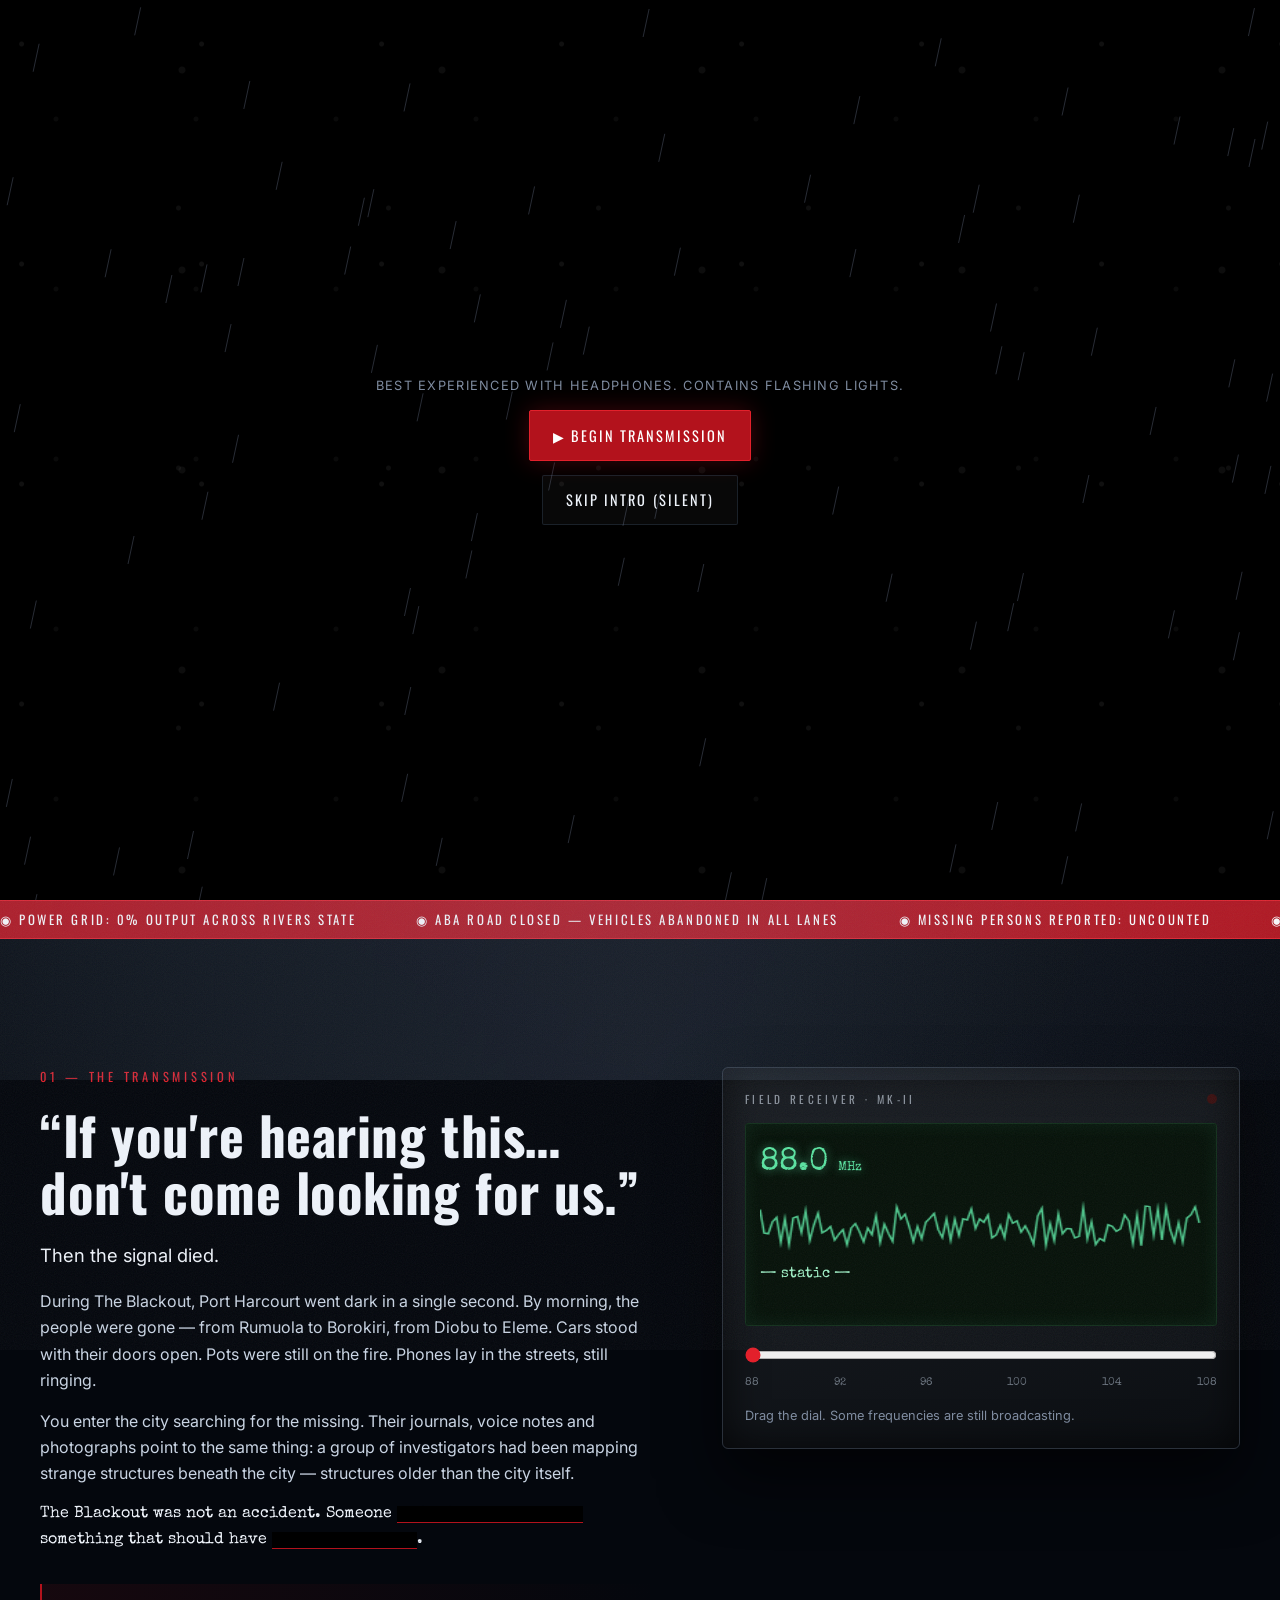
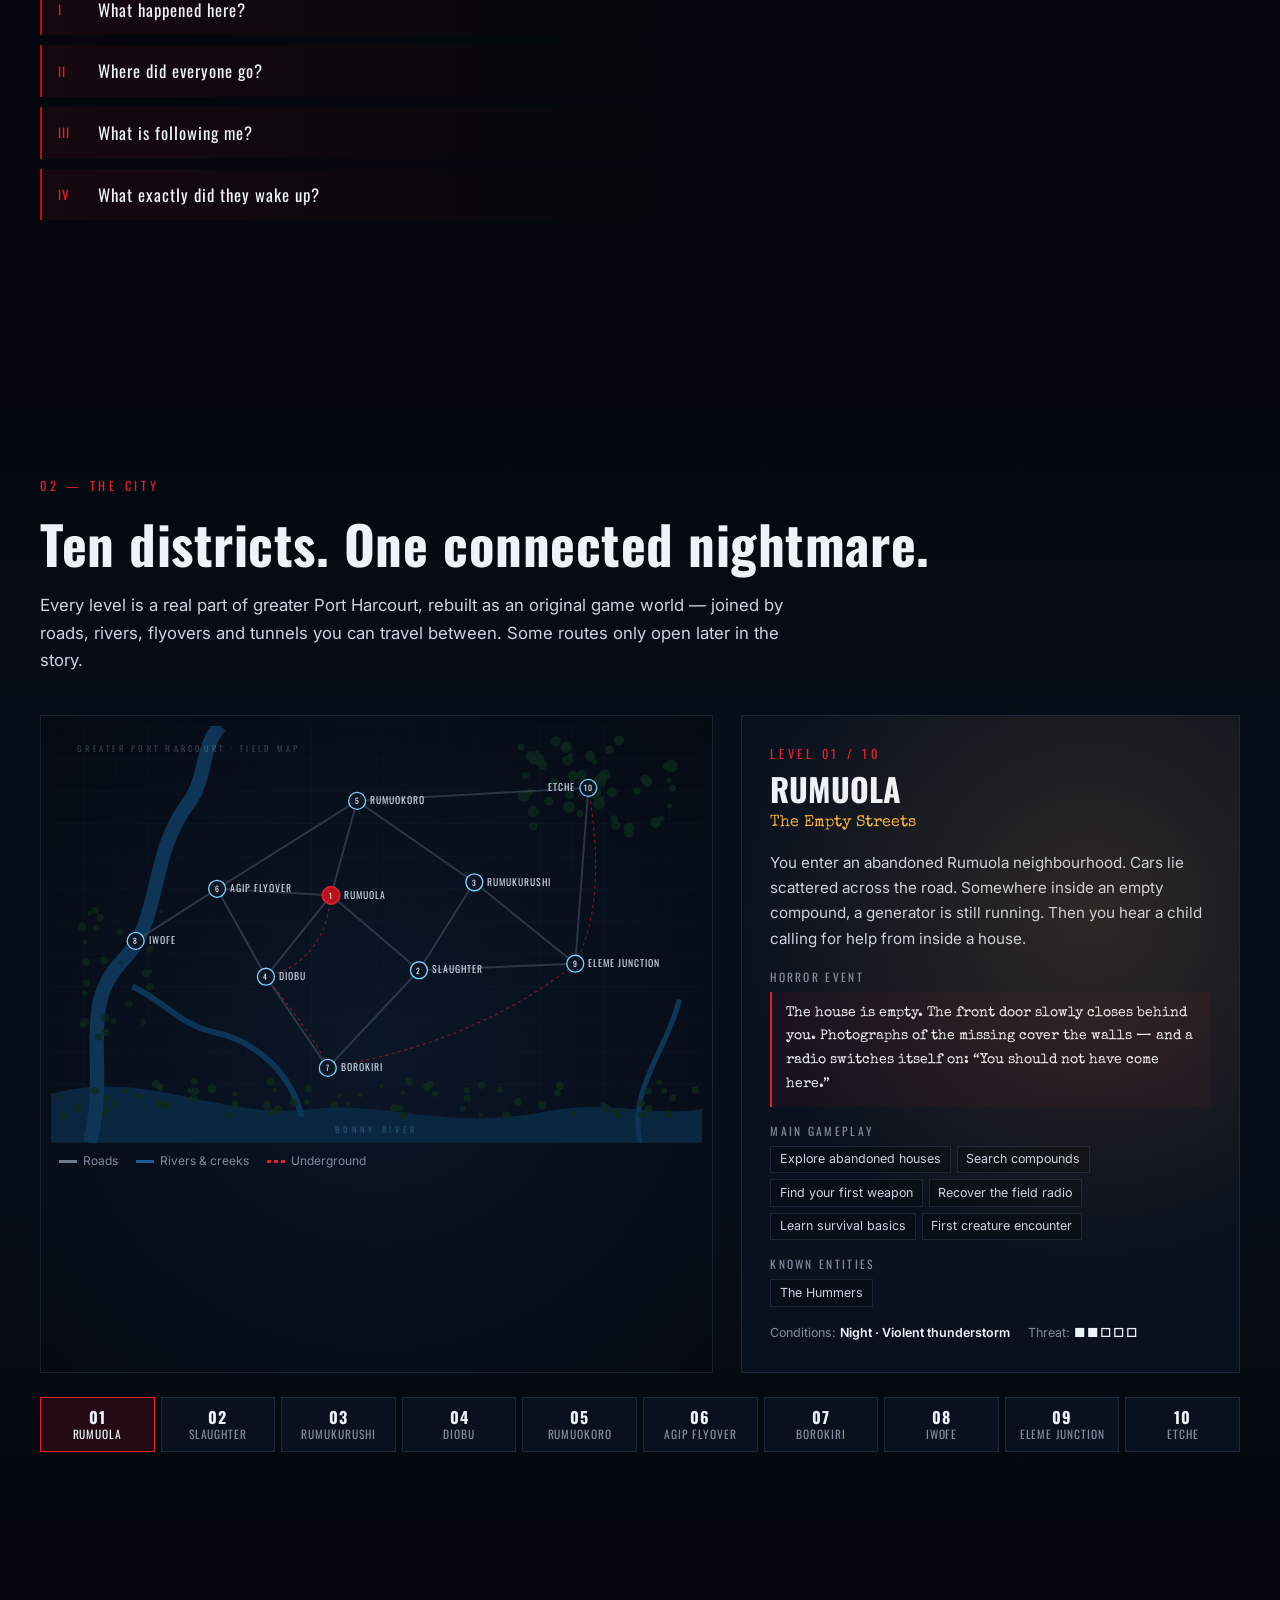
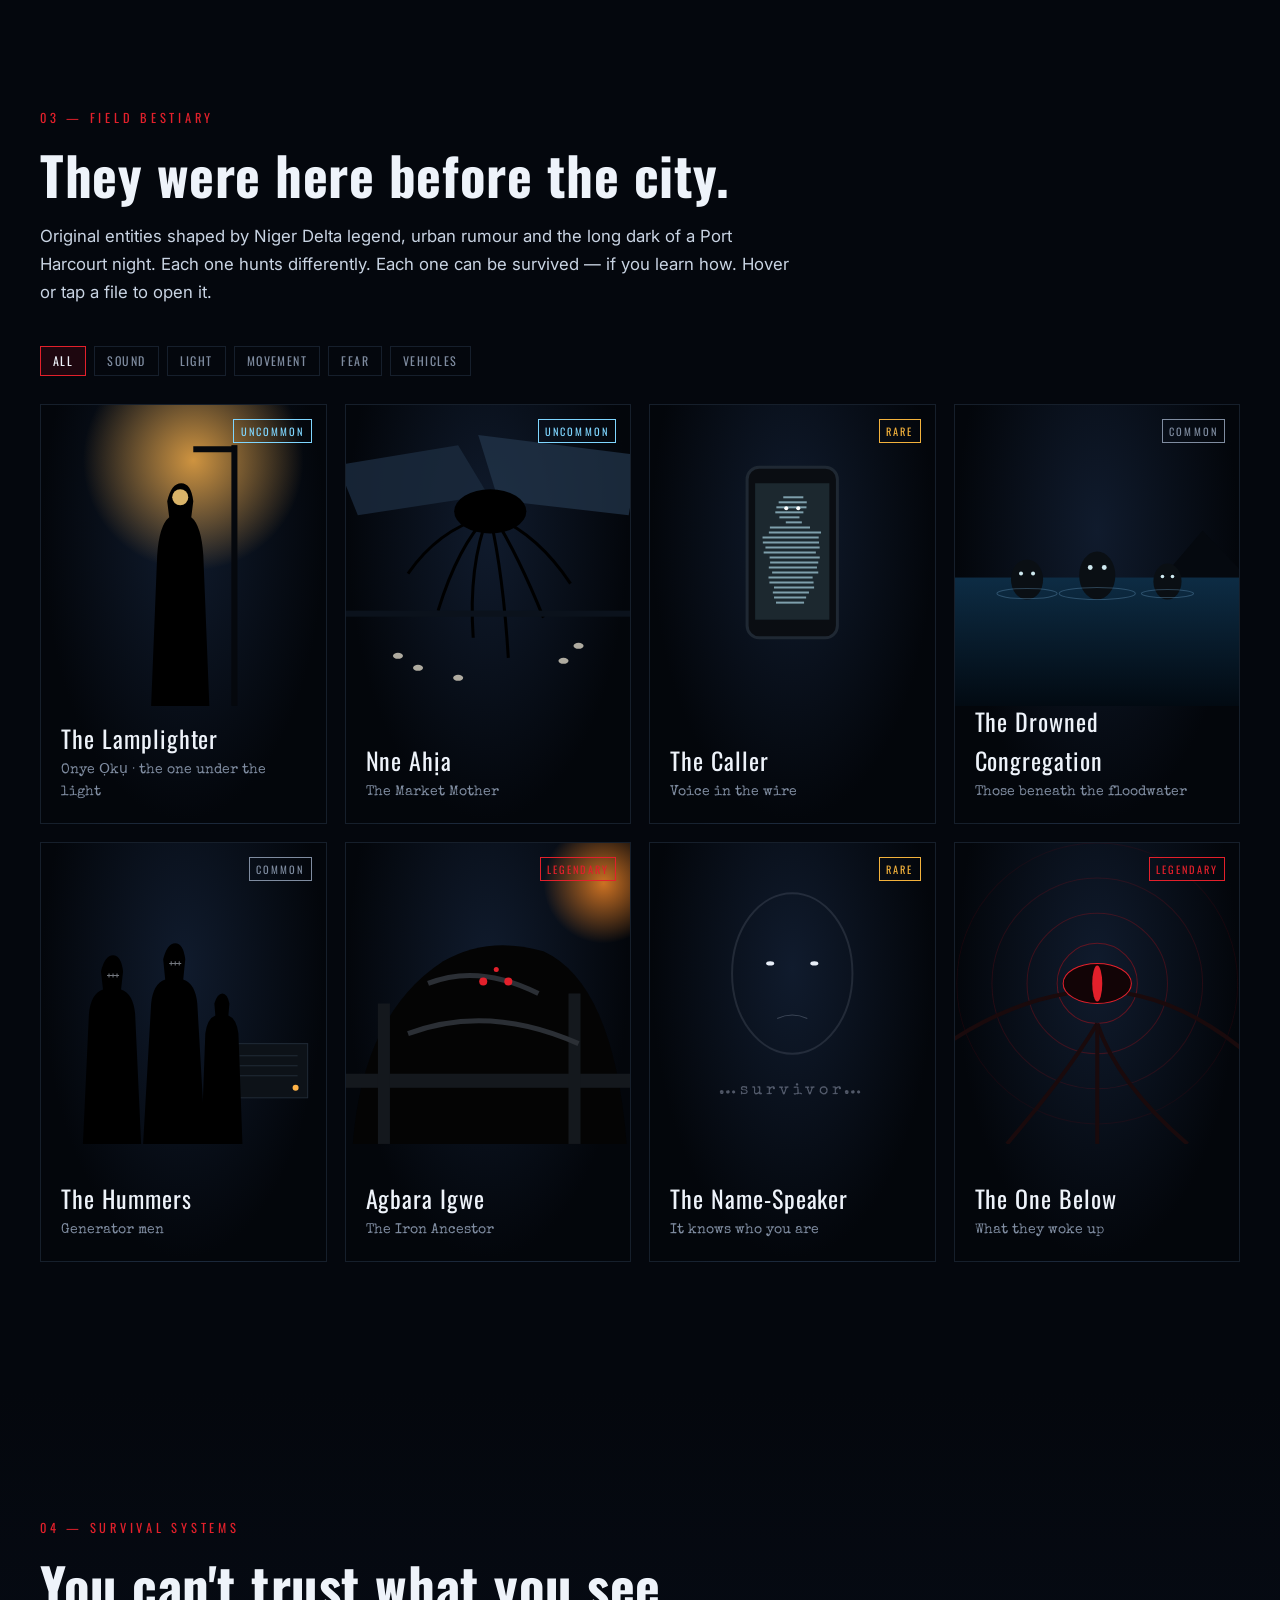
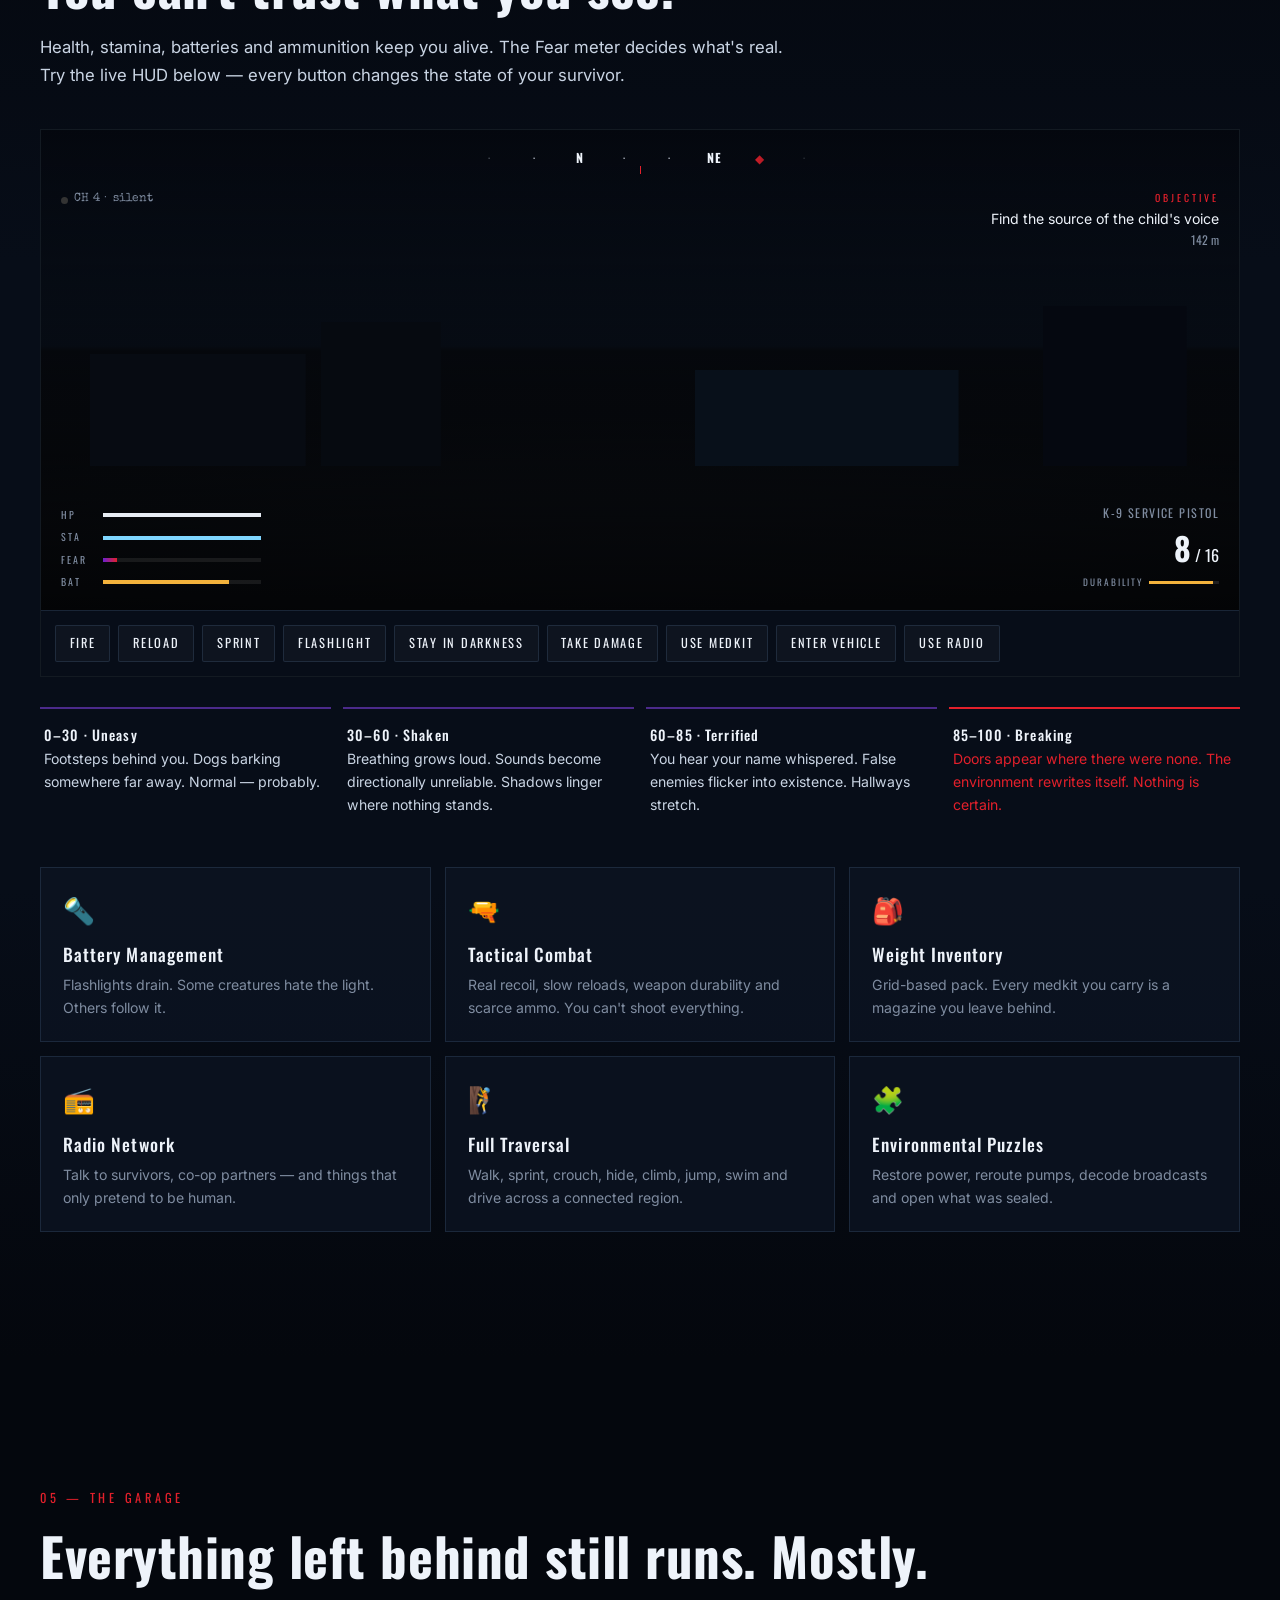
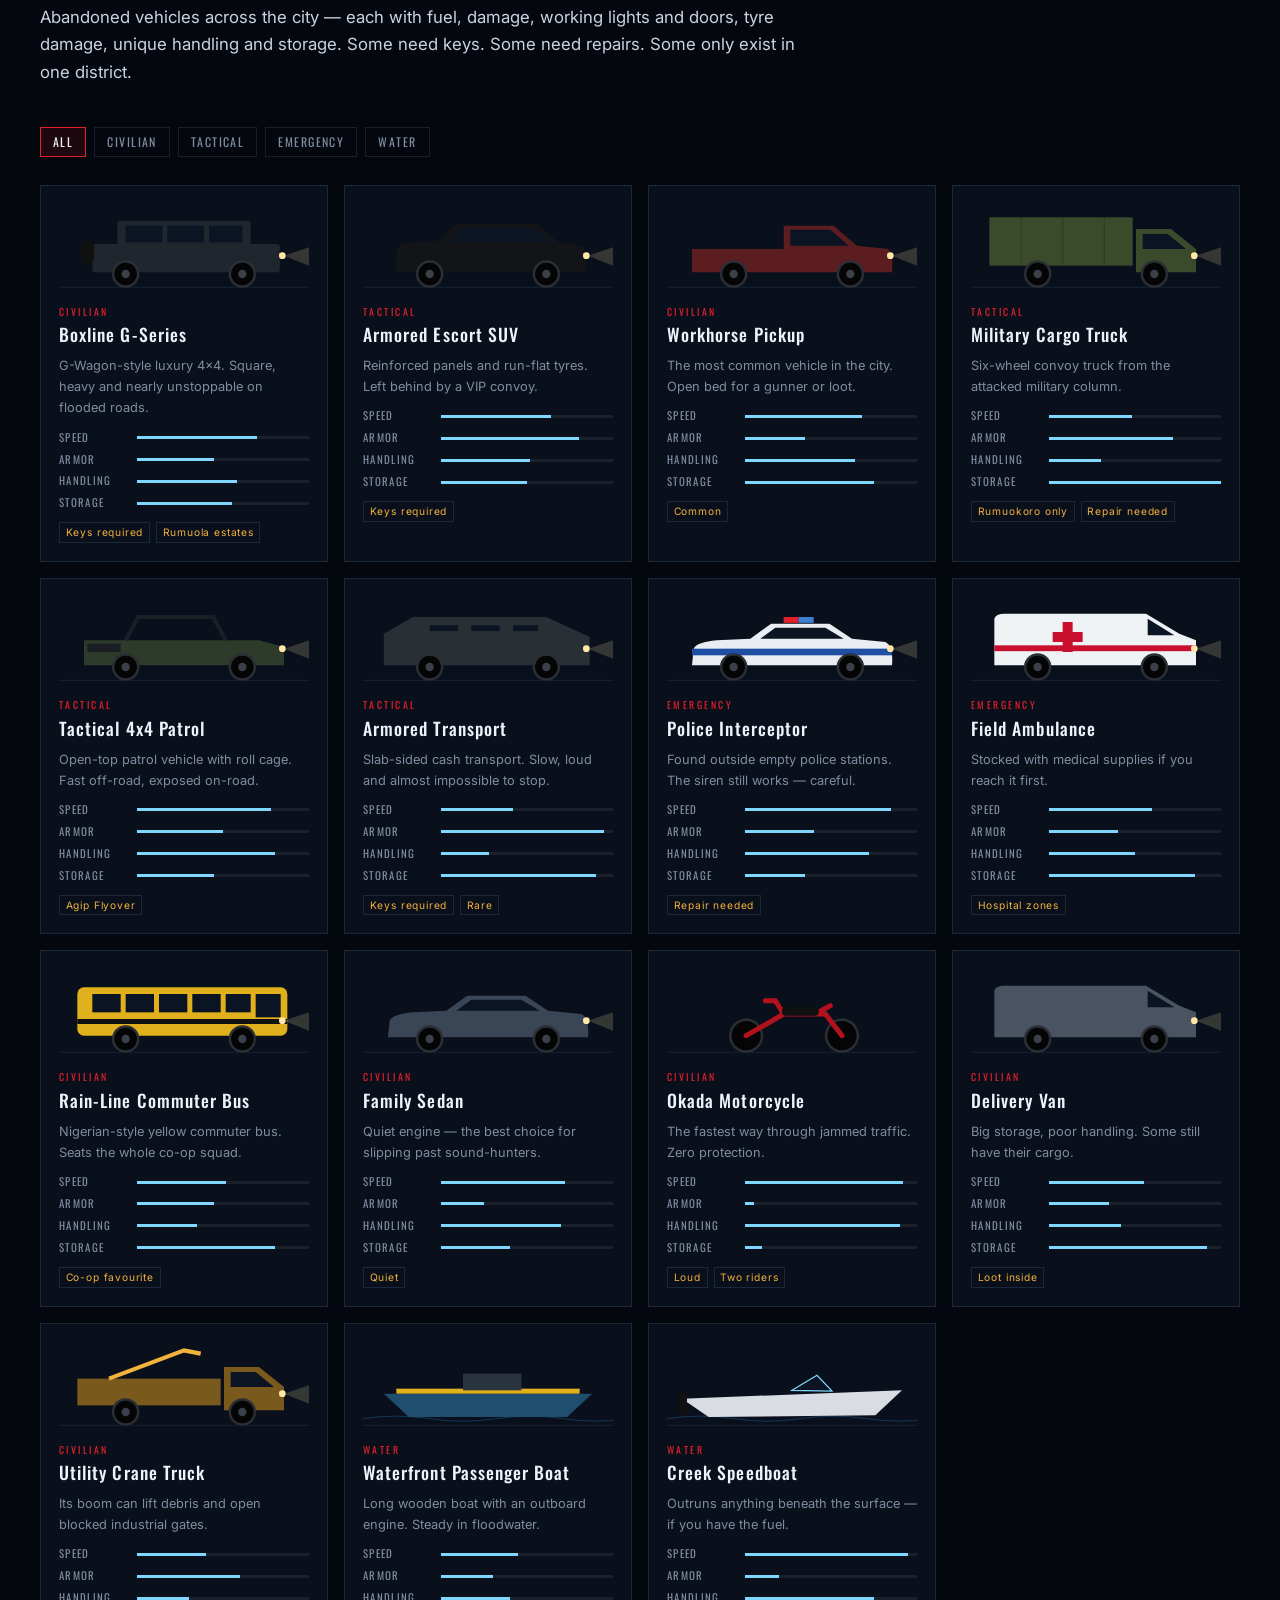
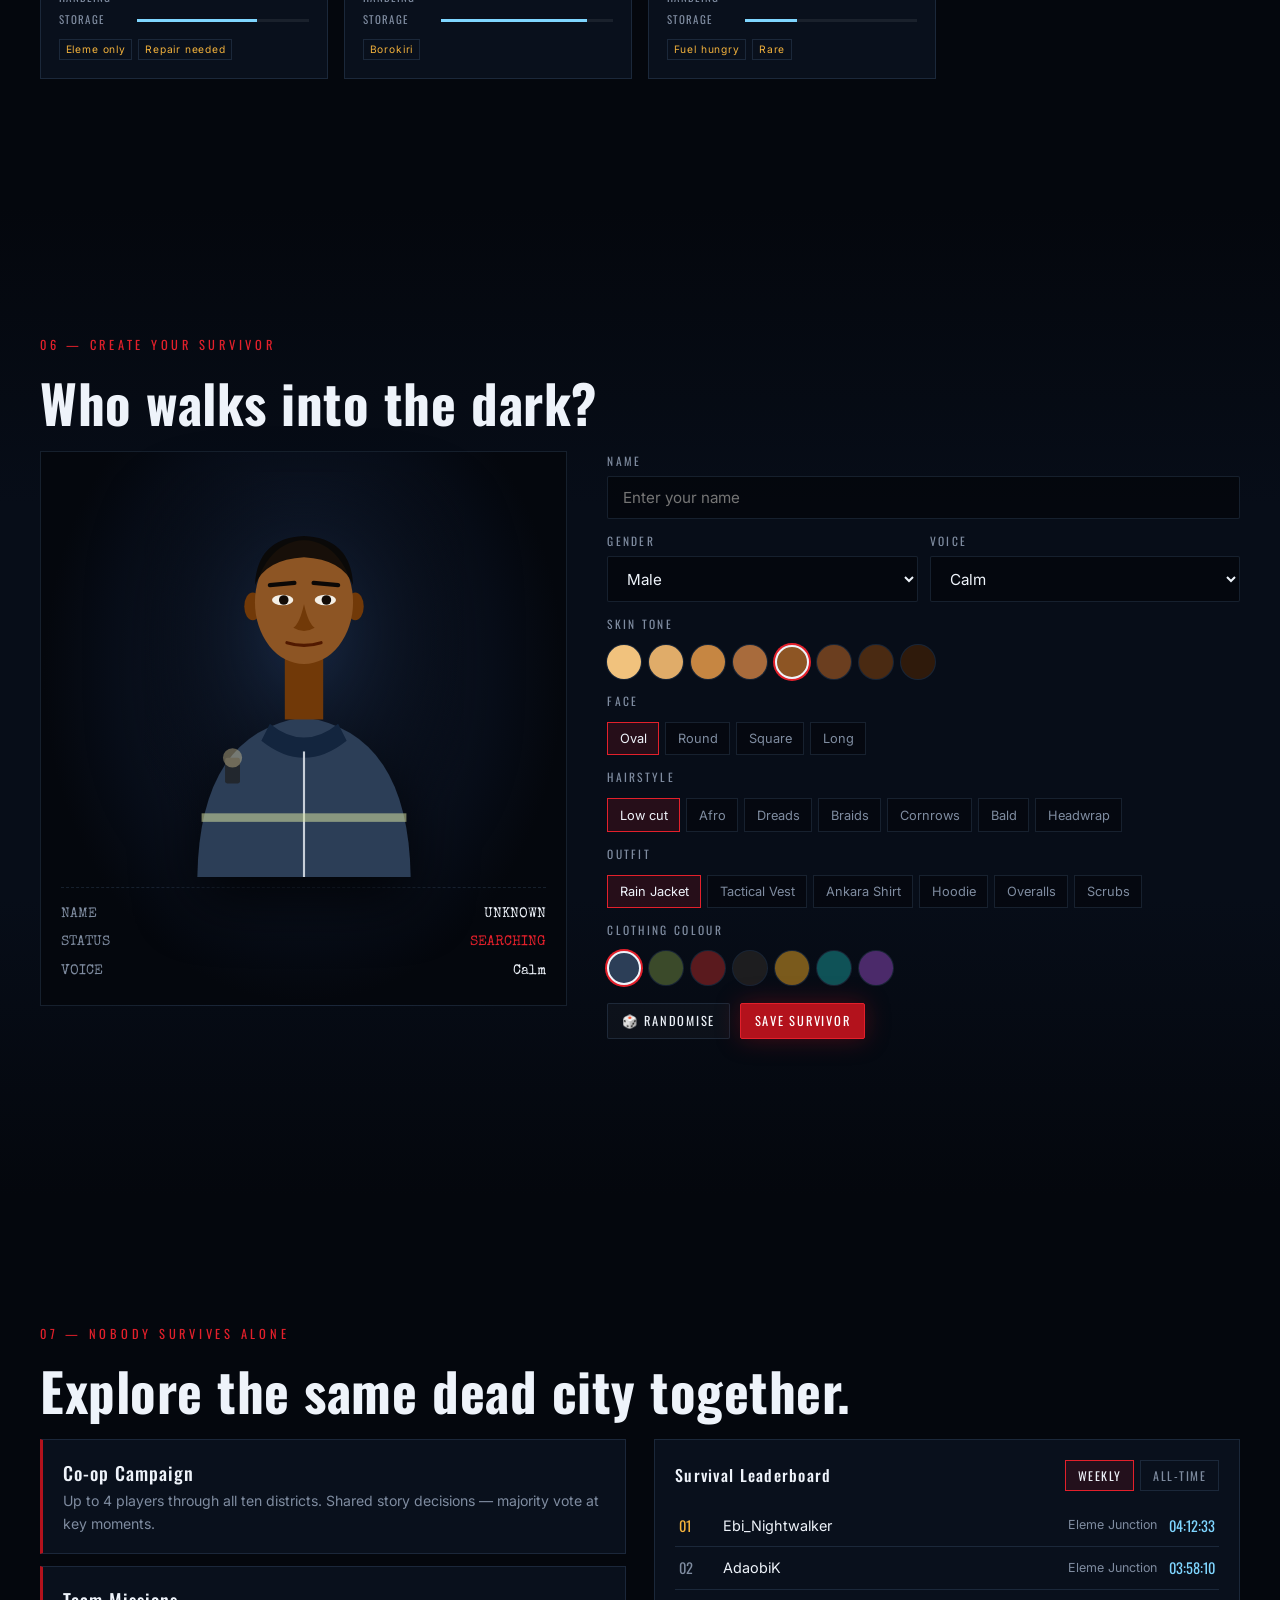
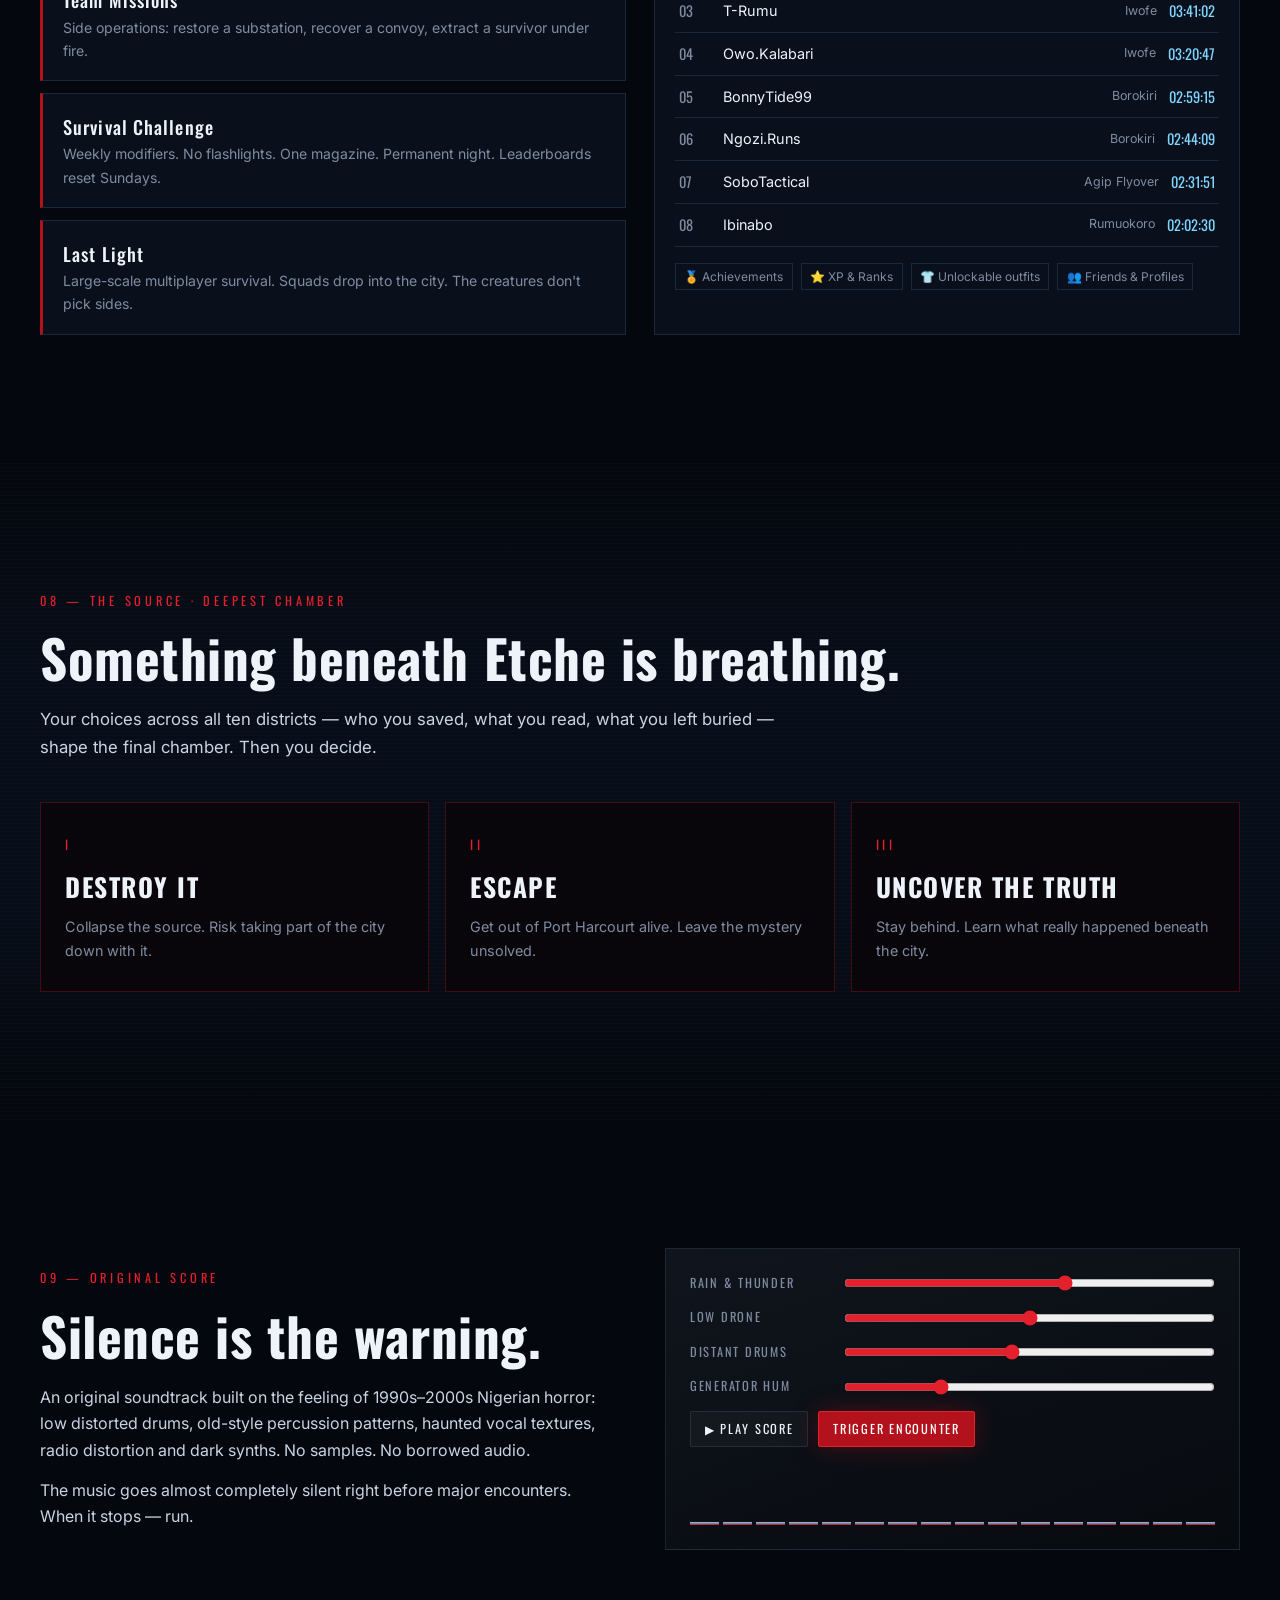
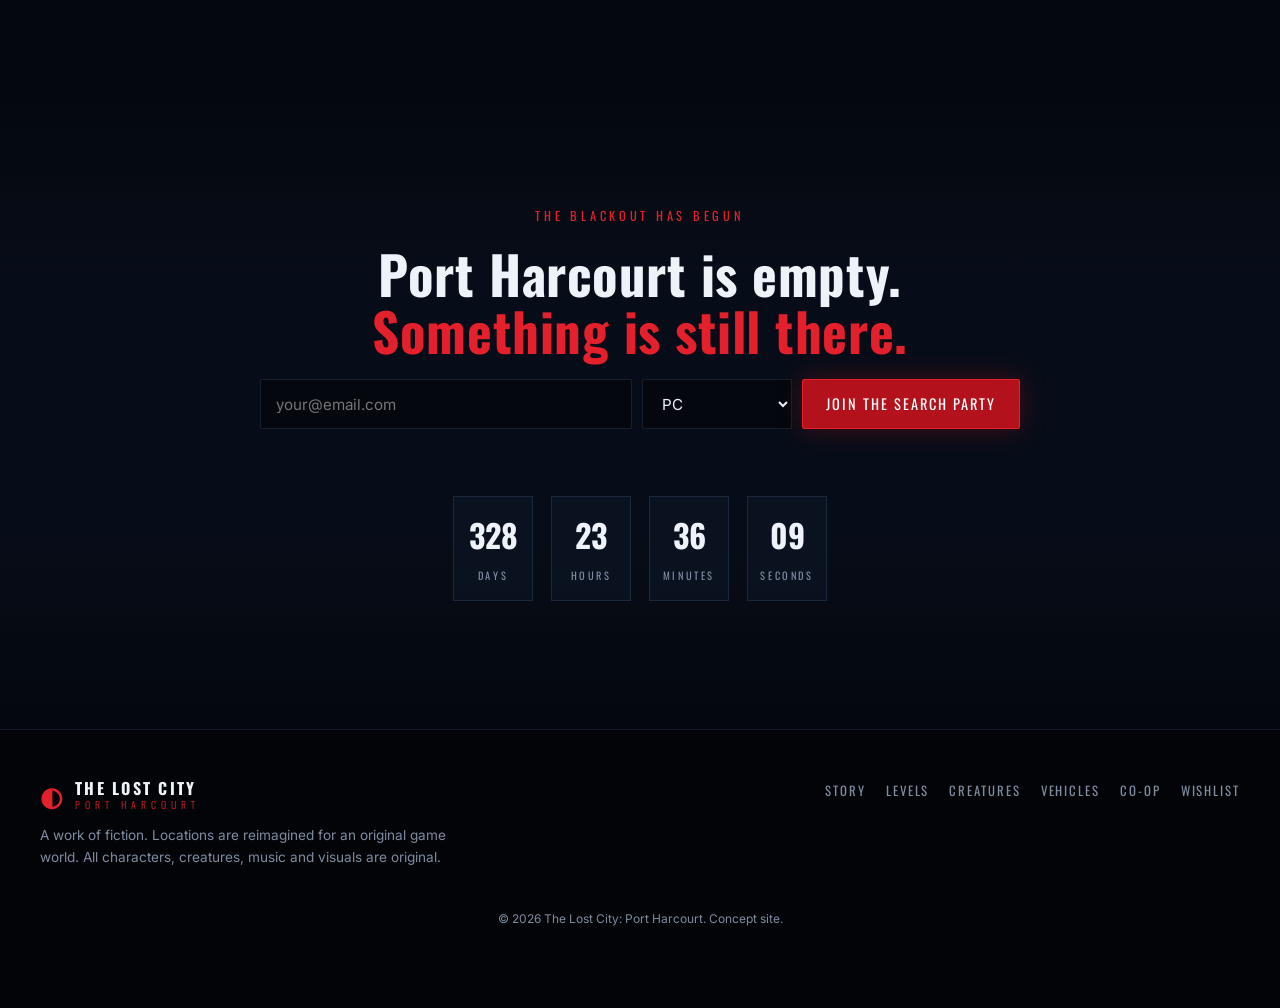
==== index.html @ 58632248 "Add game files" ====
<!DOCTYPE html>
<html lang="en">
<head>
  <meta charset="UTF-8" />
  <meta name="viewport" content="width=device-width, initial-scale=1.0" />
  <title>The Lost City: Port Harcourt</title>
  <meta name="description" content="A cinematic third-person horror-action survival game set in Port Harcourt after The Blackout." />
  <link rel="preconnect" href="https://fonts.googleapis.com" />
  <link rel="preconnect" href="https://fonts.gstatic.com" crossorigin />
  <link href="https://fonts.googleapis.com/css2?family=Oswald:wght@300;500;700&family=Special+Elite&family=Inter:wght@300;400;600&display=swap" rel="stylesheet" />
  <link rel="stylesheet" href="style.css" />
</head>
<body>

  <!-- ============ CINEMATIC INTRO ============ -->
  <div id="intro" class="intro">
    <canvas id="introCanvas"></canvas>
    <div class="intro-rainglass"></div>
    <div class="intro-text" id="introText"></div>
    <div class="intro-title" id="introTitle">
      <span class="t-small">THE LOST CITY</span>
      <span class="t-big">PORT HARCOURT</span>
    </div>
    <div class="intro-start" id="introStart">
      <p class="intro-warn">Best experienced with headphones. Contains flashing lights.</p>
      <button class="btn btn-blood" id="startBtn">▶ Begin Transmission</button>
      <button class="btn btn-ghost" id="skipBtn">Skip intro (silent)</button>
    </div>
    <button class="intro-skip hidden" id="skipRunning">Skip ›</button>
  </div>

  <!-- ============ GLOBAL ATMOSPHERE LAYERS ============ -->
  <canvas id="rainCanvas" class="rain-canvas" aria-hidden="true"></canvas>
  <div class="lightning" id="lightning" aria-hidden="true"></div>
  <div class="fog" aria-hidden="true"></div>
  <div class="vignette" aria-hidden="true"></div>
  <div class="grain" aria-hidden="true"></div>
  <div class="phantom" id="phantom" aria-hidden="true"></div>
  <div class="whisper" id="whisper" aria-hidden="true"></div>

  <!-- ============ NAV ============ -->
  <header class="nav" id="nav">
    <a href="#home" class="logo">
      <span class="logo-mark">◐</span>
      <span>THE LOST CITY<small>PORT HARCOURT</small></span>
    </a>
    <nav class="nav-links" id="navLinks">
      <a href="#story">Story</a>
      <a href="#levels">Levels</a>
      <a href="#creatures">Creatures</a>
      <a href="#fear">Fear</a>
      <a href="#vehicles">Vehicles</a>
      <a href="#operative">Operative</a>
      <a href="#multiplayer">Co-op</a>
      <a href="#endings">Endings</a>
    </nav>
    <div class="nav-actions">
      <button class="icon-btn" id="soundBtn" title="Toggle soundtrack" aria-label="Toggle soundtrack">🔇</button>
      <a href="#join" class="btn btn-blood btn-sm">Join the Search</a>
      <button class="icon-btn burger" id="burger" aria-label="Menu">☰</button>
    </div>
  </header>

  <!-- ============ SITE-WIDE FEAR METER ============ -->
  <aside class="fear-widget" id="fearWidget" title="Your fear rises in the dark.">
    <div class="fear-label">FEAR</div>
    <div class="fear-track"><div class="fear-fill" id="fearFill"></div></div>
    <div class="fear-num" id="fearNum">0</div>
    <button class="flare-btn" id="flareBtn" title="Light a flare (reset fear)">🔥</button>
  </aside>

  <main>
    <!-- ============ HERO ============ -->
    <section class="hero" id="home">
      <canvas id="cityCanvas" class="city-canvas"></canvas>
      <div class="hero-content">
        <p class="eyebrow flicker">// RIVERS STATE · NIGERIA · 72 HOURS AFTER THE BLACKOUT</p>
        <h1 class="hero-title">
          <span class="ht-1">THE LOST CITY</span>
          <span class="ht-2" data-text="PORT HARCOURT">PORT HARCOURT</span>
        </h1>
        <p class="hero-sub">A cinematic third-person horror-action survival game. Entire neighbourhoods are empty. Generators still run inside abandoned compounds. Something has been living beneath the city for decades — and it knows you're here.</p>
        <div class="hero-cta">
          <a href="#join" class="btn btn-blood">Wishlist Now</a>
          <button class="btn btn-ghost" id="replayIntro">▶ Watch Opening Cinematic</button>
        </div>
        <div class="hero-tags">
          <span>Third-Person</span><span>Survival Horror</span><span>Tactical Combat</span><span>Open World</span><span>4-Player Co-op</span>
        </div>
      </div>
      <div class="scroll-hint">SCROLL · IF YOU DARE</div>
    </section>

    <!-- ============ STATUS TICKER ============ -->
    <div class="ticker" aria-hidden="true">
      <div class="ticker-track" id="tickerTrack"></div>
    </div>

    <!-- ============ STORY ============ -->
    <section class="section" id="story">
      <div class="container story-grid">
        <div>
          <p class="eyebrow">01 — THE TRANSMISSION</p>
          <h2 class="section-title">“If you're hearing this… don't come looking for us.”</h2>
          <p class="lead">Then the signal died.</p>
          <p>During The Blackout, Port Harcourt went dark in a single second. By morning, the people were gone — from Rumuola to Borokiri, from Diobu to Eleme. Cars stood with their doors open. Pots were still on the fire. Phones lay in the streets, still ringing.</p>
          <p>You enter the city searching for the missing. Their journals, voice notes and photographs point to the same thing: a group of investigators had been mapping strange structures beneath the city — structures older than the city itself.</p>
          <p class="redacted-line">The Blackout was not an accident. Someone <span class="redact" tabindex="0">intentionally opened</span> something that should have <span class="redact" tabindex="0">remained buried</span>.</p>
          <div class="questions">
            <div class="q"><span>I</span>What happened here?</div>
            <div class="q"><span>II</span>Where did everyone go?</div>
            <div class="q"><span>III</span>What is following me?</div>
            <div class="q"><span>IV</span>What exactly did they wake up?</div>
          </div>
        </div>

        <!-- Radio -->
        <div class="radio" id="radio">
          <div class="radio-top">
            <span class="radio-brand">FIELD RECEIVER · MK-II</span>
            <span class="radio-led" id="radioLed"></span>
          </div>
          <div class="radio-screen">
            <div class="radio-freq"><span id="freqVal">88.0</span> <small>MHz</small></div>
            <canvas id="radioWave" width="320" height="60"></canvas>
            <div class="radio-msg" id="radioMsg">— static —</div>
          </div>
          <input type="range" id="tuner" min="880" max="1080" value="880" aria-label="Tune radio frequency" />
          <div class="radio-scale"><span>88</span><span>92</span><span>96</span><span>100</span><span>104</span><span>108</span></div>
          <p class="radio-hint">Drag the dial. Some frequencies are still broadcasting.</p>
        </div>
      </div>
    </section>

    <!-- ============ LEVELS ============ -->
    <section class="section dark" id="levels">
      <div class="container">
        <p class="eyebrow">02 — THE CITY</p>
        <h2 class="section-title">Ten districts. One connected nightmare.</h2>
        <p class="lead narrow">Every level is a real part of greater Port Harcourt, rebuilt as an original game world — joined by roads, rivers, flyovers and tunnels you can travel between. Some routes only open later in the story.</p>

        <div class="levels-wrap">
          <div class="map-box">
            <svg id="mapSvg" viewBox="0 0 1000 640" role="img" aria-label="Map of the ten districts"></svg>
            <div class="map-legend">
              <span><i class="lg lg-road"></i>Roads</span>
              <span><i class="lg lg-river"></i>Rivers &amp; creeks</span>
              <span><i class="lg lg-tunnel"></i>Underground</span>
            </div>
          </div>
          <article class="level-panel" id="levelPanel"></article>
        </div>

        <div class="level-strip" id="levelStrip"></div>
      </div>
    </section>

    <!-- ============ CREATURES ============ -->
    <section class="section" id="creatures">
      <div class="container">
        <p class="eyebrow">03 — FIELD BESTIARY</p>
        <h2 class="section-title">They were here before the city.</h2>
        <p class="lead narrow">Original entities shaped by Niger Delta legend, urban rumour and the long dark of a Port Harcourt night. Each one hunts differently. Each one can be survived — if you learn how. Hover or tap a file to open it.</p>
        <div class="filters" id="creatureFilters">
          <button class="chip active" data-f="all">All</button>
          <button class="chip" data-f="Sound">Sound</button>
          <button class="chip" data-f="Light">Light</button>
          <button class="chip" data-f="Movement">Movement</button>
          <button class="chip" data-f="Fear">Fear</button>
          <button class="chip" data-f="Vehicles">Vehicles</button>
        </div>
        <div class="creature-grid" id="creatureGrid"></div>
      </div>
    </section>

    <!-- ============ FEAR + HUD ============ -->
    <section class="section dark" id="fear">
      <div class="container">
        <p class="eyebrow">04 — SURVIVAL SYSTEMS</p>
        <h2 class="section-title">You can't trust what you see.</h2>
        <p class="lead narrow">Health, stamina, batteries and ammunition keep you alive. The Fear meter decides what's real. Try the live HUD below — every button changes the state of your survivor.</p>

        <div class="hud-demo" id="hudDemo">
          <div class="hud-scene" id="hudScene">
            <div class="hud-flashlight" id="hudFlash"></div>
            <div class="hud-shadow" id="hudShadow"></div>

            <!-- HUD: compass -->
            <div class="hud-compass">
              <div class="compass-strip" id="compassStrip"></div>
              <div class="compass-pin"></div>
            </div>

            <!-- HUD: objective -->
            <div class="hud-objective">
              <div class="obj-label">OBJECTIVE</div>
              <div class="obj-text" id="objText">Find the source of the child's voice</div>
              <div class="obj-dist" id="objDist">142 m</div>
            </div>

            <!-- HUD: radio -->
            <div class="hud-radio" id="hudRadio">
              <span class="rdot"></span> CH 4 · <span id="hudRadioTxt">silent</span>
            </div>

            <!-- HUD: vitals -->
            <div class="hud-vitals">
              <div class="vital"><label>HP</label><div class="vbar"><i id="hpBar"></i></div></div>
              <div class="vital"><label>STA</label><div class="vbar sta"><i id="staBar"></i></div></div>
              <div class="vital"><label>FEAR</label><div class="vbar fear"><i id="fearBar"></i></div></div>
              <div class="vital"><label>BAT</label><div class="vbar bat"><i id="batBar"></i></div></div>
            </div>

            <!-- HUD: weapon -->
            <div class="hud-weapon">
              <div class="w-name" id="wName">K-9 Service Pistol</div>
              <div class="w-ammo"><b id="ammoMag">8</b> / <span id="ammoRes">16</span></div>
              <div class="w-dur">DURABILITY <i><b id="durBar"></b></i></div>
            </div>

            <!-- HUD: vehicle -->
            <div class="hud-vehicle hidden" id="hudVehicle">
              <div>HILUX-PATTERN PICKUP</div>
              <div class="veh-row"><span>FUEL</span><i><b id="fuelBar"></b></i></div>
              <div class="veh-row"><span>ENGINE</span><i><b id="engBar"></b></i></div>
              <div class="veh-speed"><b id="vehSpeed">0</b> km/h</div>
            </div>

            <div class="hud-log" id="hudLog"></div>
            <div class="hud-hallucination" id="hudHallu"></div>
          </div>

          <div class="hud-controls">
            <button class="btn btn-ghost btn-sm" data-act="fire">Fire</button>
            <button class="btn btn-ghost btn-sm" data-act="reload">Reload</button>
            <button class="btn btn-ghost btn-sm" data-act="sprint">Sprint</button>
            <button class="btn btn-ghost btn-sm" data-act="flash">Flashlight</button>
            <button class="btn btn-ghost btn-sm" data-act="dark">Stay in darkness</button>
            <button class="btn btn-ghost btn-sm" data-act="hurt">Take damage</button>
            <button class="btn btn-ghost btn-sm" data-act="heal">Use medkit</button>
            <button class="btn btn-ghost btn-sm" data-act="drive">Enter vehicle</button>
            <button class="btn btn-ghost btn-sm" data-act="radio">Use radio</button>
          </div>
        </div>

        <div class="fear-stages">
          <div class="fstage"><b>0–30 · Uneasy</b><p>Footsteps behind you. Dogs barking somewhere far away. Normal — probably.</p></div>
          <div class="fstage"><b>30–60 · Shaken</b><p>Breathing grows loud. Sounds become directionally unreliable. Shadows linger where nothing stands.</p></div>
          <div class="fstage"><b>60–85 · Terrified</b><p>You hear your name whispered. False enemies flicker into existence. Hallways stretch.</p></div>
          <div class="fstage red"><b>85–100 · Breaking</b><p>Doors appear where there were none. The environment rewrites itself. Nothing is certain.</p></div>
        </div>

        <div class="feature-grid">
          <div class="feat"><span>🔦</span><h4>Battery Management</h4><p>Flashlights drain. Some creatures hate the light. Others follow it.</p></div>
          <div class="feat"><span>🔫</span><h4>Tactical Combat</h4><p>Real recoil, slow reloads, weapon durability and scarce ammo. You can't shoot everything.</p></div>
          <div class="feat"><span>🎒</span><h4>Weight Inventory</h4><p>Grid-based pack. Every medkit you carry is a magazine you leave behind.</p></div>
          <div class="feat"><span>📻</span><h4>Radio Network</h4><p>Talk to survivors, co-op partners — and things that only pretend to be human.</p></div>
          <div class="feat"><span>🧗</span><h4>Full Traversal</h4><p>Walk, sprint, crouch, hide, climb, jump, swim and drive across a connected region.</p></div>
          <div class="feat"><span>🧩</span><h4>Environmental Puzzles</h4><p>Restore power, reroute pumps, decode broadcasts and open what was sealed.</p></div>
        </div>
      </div>
    </section>

    <!-- ============ VEHICLES ============ -->
    <section class="section" id="vehicles">
      <div class="container">
        <p class="eyebrow">05 — THE GARAGE</p>
        <h2 class="section-title">Everything left behind still runs. Mostly.</h2>
        <p class="lead narrow">Abandoned vehicles across the city — each with fuel, damage, working lights and doors, tyre damage, unique handling and storage. Some need keys. Some need repairs. Some only exist in one district.</p>
        <div class="filters" id="vehFilters">
          <button class="chip active" data-f="all">All</button>
          <button class="chip" data-f="Civilian">Civilian</button>
          <button class="chip" data-f="Tactical">Tactical</button>
          <button class="chip" data-f="Emergency">Emergency</button>
          <button class="chip" data-f="Water">Water</button>
        </div>
        <div class="veh-grid" id="vehGrid"></div>
      </div>
    </section>

    <!-- ============ OPERATIVE CREATOR ============ -->
    <section class="section dark" id="operative">
      <div class="container">
        <p class="eyebrow">06 — CREATE YOUR SURVIVOR</p>
        <h2 class="section-title">Who walks into the dark?</h2>
        <div class="creator">
          <div class="creator-preview">
            <svg id="avatar" viewBox="0 0 300 380" aria-label="Character preview"></svg>
            <div class="id-card">
              <div class="id-row"><span>NAME</span><b id="idName">UNKNOWN</b></div>
              <div class="id-row"><span>STATUS</span><b class="blink">SEARCHING</b></div>
              <div class="id-row"><span>VOICE</span><b id="idVoice">Calm</b></div>
            </div>
          </div>
          <form class="creator-form" id="creatorForm" onsubmit="return false;">
            <label>Name<input type="text" id="cName" maxlength="18" placeholder="Enter your name" /></label>
            <div class="row2">
              <label>Gender
                <select id="cGender"><option value="m">Male</option><option value="f">Female</option></select>
              </label>
              <label>Voice
                <select id="cVoice"><option>Calm</option><option>Gruff</option><option>Nervous</option><option>Commanding</option></select>
              </label>
            </div>
            <label>Skin tone</label>
            <div class="swatches" id="skinSw"></div>
            <label>Face</label>
            <div class="opt-row" id="faceOpts"></div>
            <label>Hairstyle</label>
            <div class="opt-row" id="hairOpts"></div>
            <label>Outfit</label>
            <div class="opt-row" id="outfitOpts"></div>
            <label>Clothing colour</label>
            <div class="swatches" id="clothSw"></div>
            <div class="creator-actions">
              <button class="btn btn-ghost btn-sm" id="randomBtn" type="button">🎲 Randomise</button>
              <button class="btn btn-blood btn-sm" id="saveOp" type="button">Save Survivor</button>
            </div>
            <p class="saved-msg" id="savedMsg"></p>
          </form>
        </div>
      </div>
    </section>

    <!-- ============ MULTIPLAYER ============ -->
    <section class="section" id="multiplayer">
      <div class="container">
        <p class="eyebrow">07 — NOBODY SURVIVES ALONE</p>
        <h2 class="section-title">Explore the same dead city together.</h2>
        <div class="mp-grid">
          <div class="mp-modes">
            <div class="mode"><h4>Co-op Campaign</h4><p>Up to 4 players through all ten districts. Shared story decisions — majority vote at key moments.</p></div>
            <div class="mode"><h4>Team Missions</h4><p>Side operations: restore a substation, recover a convoy, extract a survivor under fire.</p></div>
            <div class="mode"><h4>Survival Challenge</h4><p>Weekly modifiers. No flashlights. One magazine. Permanent night. Leaderboards reset Sundays.</p></div>
            <div class="mode"><h4>Last Light</h4><p>Large-scale multiplayer survival. Squads drop into the city. The creatures don't pick sides.</p></div>
          </div>
          <div class="leaderboard">
            <div class="lb-head">
              <h4>Survival Leaderboard</h4>
              <div class="lb-tabs" id="lbTabs">
                <button class="chip active" data-t="weekly">Weekly</button>
                <button class="chip" data-t="all">All-time</button>
              </div>
            </div>
            <ol class="lb-list" id="lbList"></ol>
            <div class="lb-perks">
              <span>🏅 Achievements</span><span>⭐ XP &amp; Ranks</span><span>👕 Unlockable outfits</span><span>👥 Friends &amp; Profiles</span>
            </div>
          </div>
        </div>
      </div>
    </section>

    <!-- ============ ENDINGS ============ -->
    <section class="section dark underground" id="endings">
      <div class="container">
        <p class="eyebrow">08 — THE SOURCE · DEEPEST CHAMBER</p>
        <h2 class="section-title">Something beneath Etche is breathing.</h2>
        <p class="lead narrow">Your choices across all ten districts — who you saved, what you read, what you left buried — shape the final chamber. Then you decide.</p>
        <div class="endings">
          <button class="ending" data-e="destroy">
            <span class="e-num">I</span><h3>DESTROY IT</h3><p>Collapse the source. Risk taking part of the city down with it.</p>
          </button>
          <button class="ending" data-e="escape">
            <span class="e-num">II</span><h3>ESCAPE</h3><p>Get out of Port Harcourt alive. Leave the mystery unsolved.</p>
          </button>
          <button class="ending" data-e="truth">
            <span class="e-num">III</span><h3>UNCOVER THE TRUTH</h3><p>Stay behind. Learn what really happened beneath the city.</p>
          </button>
        </div>
        <div class="ending-out" id="endingOut"></div>
      </div>
    </section>

    <!-- ============ SOUNDTRACK ============ -->
    <section class="section" id="sound">
      <div class="container sound-grid">
        <div>
          <p class="eyebrow">09 — ORIGINAL SCORE</p>
          <h2 class="section-title">Silence is the warning.</h2>
          <p>An original soundtrack built on the feeling of 1990s–2000s Nigerian horror: low distorted drums, old-style percussion patterns, haunted vocal textures, radio distortion and dark synths. No samples. No borrowed audio.</p>
          <p>The music goes almost completely silent right before major encounters. When it stops — run.</p>
        </div>
        <div class="mixer">
          <div class="mix-row"><span>Rain &amp; Thunder</span><input type="range" min="0" max="100" value="60" data-ch="rain" /></div>
          <div class="mix-row"><span>Low Drone</span><input type="range" min="0" max="100" value="50" data-ch="drone" /></div>
          <div class="mix-row"><span>Distant Drums</span><input type="range" min="0" max="100" value="45" data-ch="drums" /></div>
          <div class="mix-row"><span>Generator Hum</span><input type="range" min="0" max="100" value="25" data-ch="gen" /></div>
          <div class="mix-buttons">
            <button class="btn btn-ghost btn-sm" id="mixPlay">▶ Play score</button>
            <button class="btn btn-blood btn-sm" id="mixSilence">Trigger encounter</button>
          </div>
          <div class="eq" id="eq"><i></i><i></i><i></i><i></i><i></i><i></i><i></i><i></i><i></i><i></i><i></i><i></i><i></i><i></i><i></i><i></i></div>
        </div>
      </div>
    </section>

    <!-- ============ JOIN ============ -->
    <section class="section dark join" id="join">
      <div class="container join-box">
        <p class="eyebrow flicker">THE BLACKOUT HAS BEGUN</p>
        <h2 class="section-title">Port Harcourt is empty.<br /><span class="red">Something is still there.</span></h2>
        <form class="join-form" id="joinForm">
          <input type="email" id="joinEmail" placeholder="your@email.com" required aria-label="Email address" />
          <select id="joinPlat" aria-label="Platform"><option>PC</option><option>PlayStation</option><option>Xbox</option></select>
          <button class="btn btn-blood" type="submit">Join the Search Party</button>
        </form>
        <p class="join-msg" id="joinMsg"></p>
        <div class="countdown" id="countdown"></div>
      </div>
    </section>
  </main>

  <footer class="footer">
    <div class="container foot-grid">
      <div>
        <div class="logo"><span class="logo-mark">◐</span><span>THE LOST CITY<small>PORT HARCOURT</small></span></div>
        <p class="muted">A work of fiction. Locations are reimagined for an original game world. All characters, creatures, music and visuals are original.</p>
      </div>
      <div class="foot-links">
        <a href="#story">Story</a><a href="#levels">Levels</a><a href="#creatures">Creatures</a><a href="#vehicles">Vehicles</a><a href="#multiplayer">Co-op</a><a href="#join">Wishlist</a>
      </div>
    </div>
    <p class="copy">© 2026 The Lost City: Port Harcourt. Concept site.</p>
  </footer>

  <!-- Modal -->
  <div class="modal hidden" id="modal" role="dialog" aria-modal="true">
    <div class="modal-box">
      <button class="modal-close" id="modalClose" aria-label="Close">✕</button>
      <div id="modalBody"></div>
    </div>
  </div>

  <script src="script.js"></script>
</body>
</html>
---- style.css ----
/* =========================================================
   THE LOST CITY: PORT HARCOURT — style.css
   ========================================================= */
:root {
  --bg: #04070d;
  --bg2: #070d18;
  --panel: rgba(12, 20, 34, 0.78);
  --line: rgba(120, 160, 210, 0.16);
  --text: #c9d4e3;
  --muted: #7f8ca0;
  --bright: #eef3fa;
  --blue: #3d7fd1;
  --cyan: #7fd6ff;
  --blood: #b3121c;
  --blood2: #e3202b;
  --amber: #f3b23c;
  --sodium: #ffb347;
  --green: #5be3a1;
  --fear: 0; /* 0..1 — set by JS */
  --display: "Oswald", sans-serif;
  --type: "Special Elite", monospace;
  --body: "Inter", system-ui, sans-serif;
}

* { box-sizing: border-box; margin: 0; padding: 0; }
html { scroll-behavior: smooth; }
body {
  background: var(--bg);
  color: var(--text);
  font-family: var(--body);
  line-height: 1.65;
  overflow-x: hidden;
  min-height: 100vh;
}
body.locked { overflow: hidden; }
a { color: inherit; text-decoration: none; }
button { font: inherit; cursor: pointer; }
img, svg, canvas { display: block; max-width: 100%; }
.hidden { display: none !important; }
.container { width: min(1200px, 100% - 32px); margin-inline: auto; }
.muted { color: var(--muted); }
.red { color: var(--blood2); }

/* ---------- Atmosphere layers ---------- */
.rain-canvas { position: fixed; inset: 0; width: 100%; height: 100%; pointer-events: none; z-index: 40; opacity: .55; }
.lightning { position: fixed; inset: 0; background: #cfe3ff; opacity: 0; pointer-events: none; z-index: 41; mix-blend-mode: overlay; }
.lightning.strike { animation: strike 0.9s ease-out; }
@keyframes strike {
  0% { opacity: 0 } 4% { opacity: .85 } 9% { opacity: .1 } 14% { opacity: .7 } 30% { opacity: 0 } 100% { opacity: 0 }
}
.fog {
  position: fixed; inset: -20%; pointer-events: none; z-index: 39;
  background:
    radial-gradient(ellipse at 20% 80%, rgba(120,150,190,.10), transparent 50%),
    radial-gradient(ellipse at 80% 60%, rgba(120,150,190,.08), transparent 55%),
    radial-gradient(ellipse at 50% 100%, rgba(140,170,210,.12), transparent 60%);
  animation: fogDrift 40s linear infinite alternate;
}
@keyframes fogDrift { from { transform: translateX(-4%) } to { transform: translateX(4%) } }
.vignette {
  position: fixed; inset: 0; pointer-events: none; z-index: 42;
  background: radial-gradient(ellipse at center, transparent calc(55% - var(--fear) * 25%), rgba(0,0,0,calc(.55 + var(--fear) * .4)) 100%);
}
.grain {
  position: fixed; inset: -50%; pointer-events: none; z-index: 43; opacity: .06;
  background-image: url("data:image/svg+xml;utf8,<svg xmlns='http://www.w3.org/2000/svg' width='160' height='160'><filter id='n'><feTurbulence type='fractalNoise' baseFrequency='.9' numOctaves='3'/></filter><rect width='100%' height='100%' filter='url(%23n)'/></svg>");
  animation: grain 1s steps(6) infinite;
}
@keyframes grain { 0%{transform:translate(0,0)} 25%{transform:translate(-5%,3%)} 50%{transform:translate(4%,-4%)} 75%{transform:translate(-3%,-2%)} 100%{transform:translate(2%,4%)} }

.phantom {
  position: fixed; bottom: 0; width: 90px; height: 260px; z-index: 44; pointer-events: none; opacity: 0;
  background: radial-gradient(ellipse 30% 12% at 50% 10%, #000 70%, transparent 72%),
              linear-gradient(to top, #000 0%, #000 60%, transparent 100%);
  clip-path: polygon(38% 0, 62% 0, 66% 18%, 80% 24%, 86% 100%, 14% 100%, 20% 24%, 34% 18%);
  filter: blur(2px);
  transition: opacity .25s;
}
.phantom.show { opacity: .85; }
.whisper {
  position: fixed; z-index: 45; pointer-events: none; font-family: var(--type);
  color: rgba(220, 230, 255, .0); font-size: 1.05rem; letter-spacing: .25em; text-transform: lowercase;
  transition: color 1.2s;
}
.whisper.show { color: rgba(220,230,255,.55); text-shadow: 0 0 12px rgba(150,180,255,.6); }

/* Fear-driven global effects */
body.fear-2 main { filter: saturate(.75) contrast(1.05); }
body.fear-3 main { filter: saturate(.5) contrast(1.15) hue-rotate(-8deg); animation: breathe 3.2s ease-in-out infinite; }
body.fear-4 main { filter: saturate(.3) contrast(1.3) hue-rotate(-14deg) blur(.4px); animation: breathe 1.6s ease-in-out infinite, jitter 6s infinite; }
@keyframes breathe { 0%,100% { transform: scale(1) } 50% { transform: scale(1.004) } }
@keyframes jitter { 0%,96%,100% { translate: 0 0 } 97% { translate: 3px -2px } 98% { translate: -4px 1px } 99% { translate: 2px 2px } }

/* ---------- Buttons ---------- */
.btn {
  display: inline-flex; align-items: center; justify-content: center; gap: .5em;
  padding: .85em 1.6em; border-radius: 2px; border: 1px solid transparent;
  font-family: var(--display); letter-spacing: .14em; text-transform: uppercase; font-size: .9rem;
  transition: all .25s; position: relative; overflow: hidden;
}
.btn-sm { padding: .55em 1.1em; font-size: .78rem; }
.btn-blood { background: var(--blood); color: #fff; border-color: var(--blood2); box-shadow: 0 0 24px rgba(179,18,28,.35); }
.btn-blood:hover { background: var(--blood2); box-shadow: 0 0 40px rgba(227,32,43,.55); }
.btn-ghost { background: rgba(255,255,255,.03); color: var(--bright); border-color: var(--line); }
.btn-ghost:hover { border-color: var(--cyan); color: var(--cyan); background: rgba(127,214,255,.06); }
.btn:active { transform: translateY(1px); }
.icon-btn { background: transparent; border: 1px solid var(--line); color: var(--bright); width: 40px; height: 40px; border-radius: 2px; font-size: 1rem; }
.icon-btn:hover { border-color: var(--cyan); }
.chip {
  background: transparent; border: 1px solid var(--line); color: var(--muted);
  padding: .35em 1em; font-family: var(--display); letter-spacing: .12em; font-size: .75rem; text-transform: uppercase;
}
.chip.active, .chip:hover { color: var(--bright); border-color: var(--blood2); background: rgba(179,18,28,.15); }

/* ---------- Intro ---------- */
.intro { position: fixed; inset: 0; z-index: 100; background: #000; display: grid; place-items: center; overflow: hidden; }
.intro.fade-out { animation: introOut 1.4s forwards; }
@keyframes introOut { to { opacity: 0; visibility: hidden; } }
#introCanvas { position: absolute; inset: 0; width: 100%; height: 100%; }
.intro-rainglass {
  position: absolute; inset: 0; pointer-events: none; opacity: .35;
  background:
    radial-gradient(circle at 12% 20%, rgba(255,255,255,.18) 0 2px, transparent 3px),
    radial-gradient(circle at 70% 35%, rgba(255,255,255,.15) 0 3px, transparent 4px),
    radial-gradient(circle at 40% 70%, rgba(255,255,255,.12) 0 2px, transparent 3px),
    radial-gradient(circle at 85% 80%, rgba(255,255,255,.16) 0 2px, transparent 3px);
  background-size: 180px 220px, 260px 200px, 140px 170px, 210px 260px;
  animation: glass 3s linear infinite;
}
@keyframes glass { to { background-position: 0 220px, 0 200px, 0 170px, 0 260px; } }
.intro-text {
  position: relative; z-index: 2; font-family: var(--type); color: #dbe6ff; font-size: clamp(1.2rem, 3vw, 2rem);
  letter-spacing: .12em; text-align: center; opacity: 0; transition: opacity 1s; padding: 0 16px;
  text-shadow: 0 0 10px rgba(130,170,255,.6);
}
.intro-text.show { opacity: 1; animation: radioShake .15s infinite; }
@keyframes radioShake { 0%{transform:translate(0)} 50%{transform:translate(1px,-1px)} 100%{transform:translate(-1px,1px)} }
.intro-title { position: absolute; z-index: 2; text-align: center; opacity: 0; transition: opacity 2.5s; }
.intro-title.show { opacity: 1; }
.t-small { display: block; font-family: var(--display); letter-spacing: .6em; color: var(--muted); font-size: clamp(.9rem, 2vw, 1.3rem); margin-bottom: .4em; }
.t-big { display: block; font-family: var(--display); font-weight: 700; letter-spacing: .08em; font-size: clamp(2.6rem, 9vw, 7rem); color: var(--bright); text-shadow: 0 0 40px rgba(179,18,28,.6); }
.intro-start { position: absolute; z-index: 3; display: flex; flex-direction: column; align-items: center; gap: 14px; padding: 16px; text-align: center; }
.intro-warn { color: var(--muted); font-size: .8rem; letter-spacing: .1em; text-transform: uppercase; }
.intro-skip { position: absolute; z-index: 4; right: 20px; bottom: 20px; background: none; border: 1px solid var(--line); color: var(--muted); padding: .4em 1em; font-family: var(--display); letter-spacing: .15em; }

/* ---------- Nav ---------- */
.nav {
  position: fixed; top: 0; left: 0; right: 0; z-index: 60; height: 68px;
  display: flex; align-items: center; justify-content: space-between; gap: 16px; padding: 0 24px;
  background: linear-gradient(to bottom, rgba(2,4,8,.9), rgba(2,4,8,0));
  transition: background .3s;
}
.nav.solid { background: rgba(3,6,12,.92); border-bottom: 1px solid var(--line); backdrop-filter: blur(6px); }
.logo { display: flex; align-items: center; gap: 10px; font-family: var(--display); font-weight: 700; letter-spacing: .14em; color: var(--bright); line-height: 1; }
.logo small { display: block; font-weight: 300; font-size: .62rem; letter-spacing: .5em; color: var(--blood2); margin-top: 4px; }
.logo-mark { font-size: 1.6rem; color: var(--blood2); animation: pulseMark 4s infinite; }
@keyframes pulseMark { 0%,100% { opacity: 1 } 48% { opacity: 1 } 50% { opacity: .2 } 52% { opacity: 1 } }
.nav-links { display: flex; gap: 22px; }
.nav-links a { font-family: var(--display); font-size: .82rem; letter-spacing: .16em; text-transform: uppercase; color: var(--muted); position: relative; }
.nav-links a:hover, .nav-links a.active { color: var(--bright); }
.nav-links a.active::after { content: ""; position: absolute; left: 0; right: 0; bottom: -6px; height: 1px; background: var(--blood2); }
.nav-actions { display: flex; gap: 10px; align-items: center; }
.burger { display: none; }

/* ---------- Fear widget ---------- */
.fear-widget {
  position: fixed; left: 16px; bottom: 16px; z-index: 61; display: flex; align-items: center; gap: 10px;
  background: rgba(3,6,12,.85); border: 1px solid var(--line); padding: 8px 10px; backdrop-filter: blur(4px);
}
.fear-label { font-family: var(--display); font-size: .7rem; letter-spacing: .3em; color: var(--muted); }
.fear-track { width: 120px; height: 6px; background: rgba(255,255,255,.06); position: relative; overflow: hidden; }
.fear-fill { position: absolute; inset: 0 auto 0 0; width: 0; background: linear-gradient(90deg, #6a1fd1, var(--blood2)); transition: width .4s; }
.fear-num { font-family: var(--display); color: var(--bright); width: 26px; text-align: right; font-size: .85rem; }
.flare-btn { background: none; border: 1px solid var(--line); width: 30px; height: 30px; }
.flare-btn:hover { border-color: var(--amber); }
.fear-widget.high { border-color: var(--blood2); animation: heartbeatBox 1s infinite; }
@keyframes heartbeatBox { 0%,100% { box-shadow: 0 0 0 rgba(227,32,43,0) } 15% { box-shadow: 0 0 18px rgba(227,32,43,.6) } 30% { box-shadow: 0 0 0 rgba(227,32,43,0) } 45% { box-shadow: 0 0 12px rgba(227,32,43,.45) } }

/* ---------- Hero ---------- */
.hero { position: relative; min-height: 100vh; display: grid; align-items: center; padding: 120px 0 80px; overflow: hidden;
  background: linear-gradient(to bottom, #02040a 0%, #071223 55%, #04070d 100%); }
.city-canvas { position: absolute; inset: 0; width: 100%; height: 100%; }
.hero-content { position: relative; z-index: 2; width: min(1200px, 100% - 32px); margin-inline: auto; max-width: 780px; margin-left: max(16px, calc((100% - 1200px) / 2)); }
.eyebrow { font-family: var(--display); letter-spacing: .3em; font-size: .78rem; color: var(--blood2); text-transform: uppercase; margin-bottom: 18px; }
.flicker { animation: flick 5s infinite; }
@keyframes flick { 0%,19%,22%,62%,64%,100% { opacity: 1 } 20%,21%,63% { opacity: .2 } }
.hero-title { font-family: var(--display); line-height: .95; margin-bottom: 26px; }
.ht-1 { display: block; font-weight: 300; letter-spacing: .5em; color: var(--muted); font-size: clamp(1rem, 2.4vw, 1.5rem); margin-bottom: 10px; }
.ht-2 { display: block; font-weight: 700; color: var(--bright); font-size: clamp(3rem, 10vw, 7.5rem); letter-spacing: .02em; position: relative; text-shadow: 0 0 60px rgba(61,127,209,.35); }
.ht-2::before, .ht-2::after { content: attr(data-text); position: absolute; inset: 0; opacity: .7; }
.ht-2::before { color: var(--blood2); animation: glitch 3.5s infinite; clip-path: inset(0 0 60% 0); }
.ht-2::after { color: var(--cyan); animation: glitch 2.7s infinite reverse; clip-path: inset(55% 0 0 0); }
@keyframes glitch { 0%,90%,100% { transform: translate(0); opacity: 0 } 91% { transform: translate(-4px,1px); opacity: .7 } 93% { transform: translate(4px,-2px) } 95% { transform: translate(-2px,2px); opacity: .5 } 97% { opacity: 0 } }
.hero-sub { font-size: clamp(1rem, 1.6vw, 1.15rem); max-width: 620px; color: var(--text); margin-bottom: 32px; }
.hero-cta { display: flex; gap: 14px; flex-wrap: wrap; margin-bottom: 30px; }
.hero-tags { display: flex; flex-wrap: wrap; gap: 8px; }
.hero-tags span { border: 1px solid var(--line); padding: .25em .8em; font-size: .72rem; letter-spacing: .15em; text-transform: uppercase; color: var(--muted); background: rgba(0,0,0,.3); }
.scroll-hint { position: absolute; bottom: 24px; left: 50%; transform: translateX(-50%); z-index: 2; font-family: var(--display); letter-spacing: .4em; font-size: .7rem; color: var(--muted); animation: flick 4s infinite; }

/* ---------- Ticker ---------- */
.ticker { background: var(--blood); color: #fff; overflow: hidden; white-space: nowrap; border-block: 1px solid var(--blood2); position: relative; z-index: 5; }
.ticker-track { display: inline-block; padding: 8px 0; font-family: var(--display); letter-spacing: .2em; font-size: .8rem; animation: tick 60s linear infinite; }
.ticker-track span { margin-right: 60px; }
@keyframes tick { to { transform: translateX(-50%); } }

/* ---------- Sections ---------- */
.section { position: relative; padding: clamp(80px, 10vw, 130px) 0; z-index: 2; }
.section.dark { background: linear-gradient(to bottom, var(--bg), var(--bg2) 30%, var(--bg2) 70%, var(--bg)); }
.section-title { font-family: var(--display); font-weight: 700; font-size: clamp(1.9rem, 4.4vw, 3.3rem); line-height: 1.08; color: var(--bright); margin-bottom: 20px; letter-spacing: .01em; }
.lead { font-size: 1.15rem; color: var(--bright); margin-bottom: 18px; }
.lead.narrow { max-width: 760px; color: var(--text); font-size: 1.05rem; margin-bottom: 40px; }
p + p { margin-top: 14px; }
.reveal { opacity: 0; transform: translateY(30px); transition: opacity 1s, transform 1s; }
.reveal.in { opacity: 1; transform: none; }

/* ---------- Story ---------- */
.story-grid { display: grid; grid-template-columns: 1.2fr 1fr; gap: 60px; align-items: start; }
.redacted-line { font-family: var(--type); color: var(--bright); }
.redact { background: #000; color: #000; padding: 0 4px; cursor: help; transition: all .4s; border-bottom: 1px solid var(--blood); }
.redact:hover, .redact:focus { background: transparent; color: var(--blood2); outline: none; }
.questions { margin-top: 30px; display: grid; gap: 10px; }
.q { display: flex; gap: 16px; align-items: center; padding: 12px 16px; border-left: 2px solid var(--blood); background: linear-gradient(90deg, rgba(179,18,28,.1), transparent); font-family: var(--display); letter-spacing: .06em; color: var(--bright); font-size: 1.05rem; }
.q span { color: var(--blood2); font-size: .8rem; width: 24px; }

.radio { background: linear-gradient(160deg, #1a1e24, #0c0f13); border: 1px solid #2a313b; border-radius: 6px; padding: 22px; box-shadow: inset 0 0 40px rgba(0,0,0,.7), 0 30px 60px rgba(0,0,0,.6); position: sticky; top: 100px; }
.radio-top { display: flex; justify-content: space-between; align-items: center; margin-bottom: 14px; }
.radio-brand { font-family: var(--display); font-size: .7rem; letter-spacing: .3em; color: #8a929c; }
.radio-led { width: 10px; height: 10px; border-radius: 50%; background: #3a1010; box-shadow: none; transition: all .2s; }
.radio-led.on { background: var(--blood2); box-shadow: 0 0 10px var(--blood2); }
.radio-screen { background: #061109; border: 1px solid #12301c; border-radius: 3px; padding: 14px; margin-bottom: 18px; box-shadow: inset 0 0 20px rgba(91,227,161,.08); }
.radio-freq { font-family: var(--type); color: var(--green); font-size: 2rem; text-shadow: 0 0 10px rgba(91,227,161,.6); }
.radio-freq small { font-size: .8rem; }
#radioWave { width: 100%; height: 60px; margin: 6px 0; }
.radio-msg { font-family: var(--type); color: #9ff0c6; min-height: 3.2em; font-size: .95rem; }
#tuner { width: 100%; accent-color: var(--blood2); }
.radio-scale { display: flex; justify-content: space-between; font-family: var(--type); font-size: .7rem; color: #6f7883; margin-top: 4px; }
.radio-hint { font-size: .8rem; color: var(--muted); margin-top: 12px; }

/* ---------- Levels / Map ---------- */
.levels-wrap { display: grid; grid-template-columns: 1.35fr 1fr; gap: 28px; align-items: stretch; }
.map-box { background: radial-gradient(ellipse at 50% 50%, #0b1628, #050a13); border: 1px solid var(--line); position: relative; padding: 10px; }
#mapSvg { width: 100%; height: auto; }
.map-node { cursor: pointer; }
.map-node circle.dot { fill: #0c1524; stroke: var(--cyan); stroke-width: 2; transition: all .25s; }
.map-node .ring { fill: none; stroke: var(--blood2); stroke-width: 1.5; opacity: 0; }
.map-node text { fill: var(--text); font-family: Oswald, sans-serif; font-size: 15px; letter-spacing: 1.5px; pointer-events: none; }
.map-node .num { fill: var(--bright); font-size: 12px; text-anchor: middle; dominant-baseline: central; }
.map-node:hover circle.dot, .map-node.active circle.dot { fill: var(--blood); stroke: var(--blood2); }
.map-node.active .ring { opacity: 1; animation: ring 1.8s infinite; transform-box: fill-box; transform-origin: center; }
@keyframes ring { from { transform: scale(1); opacity: .9 } to { transform: scale(2.4); opacity: 0 } }
.map-legend { display: flex; gap: 18px; flex-wrap: wrap; padding: 8px 8px 2px; font-size: .75rem; color: var(--muted); }
.lg { display: inline-block; width: 18px; height: 3px; vertical-align: middle; margin-right: 6px; }
.lg-road { background: #6c7a90; } .lg-river { background: #1d5e8f; } .lg-tunnel { background: repeating-linear-gradient(90deg, var(--blood2) 0 4px, transparent 4px 7px); }
.level-panel { background: var(--panel); border: 1px solid var(--line); padding: 28px; position: relative; overflow: hidden; min-height: 100%; }
.level-panel::before { content: ""; position: absolute; inset: 0; background: var(--lvl-bg, none); opacity: .14; pointer-events: none; }
.lp-num { font-family: var(--display); color: var(--blood2); letter-spacing: .3em; font-size: .78rem; }
.lp-title { font-family: var(--display); font-size: 2rem; color: var(--bright); line-height: 1.1; margin: 6px 0 4px; }
.lp-sub { font-family: var(--type); color: var(--amber); margin-bottom: 14px; }
.lp-desc { font-size: .95rem; margin-bottom: 16px; }
.lp-label { font-family: var(--display); letter-spacing: .2em; font-size: .72rem; color: var(--muted); margin: 14px 0 6px; text-transform: uppercase; }
.lp-list { list-style: none; display: flex; flex-wrap: wrap; gap: 6px; }
.lp-list li { font-size: .78rem; border: 1px solid var(--line); padding: .2em .7em; background: rgba(0,0,0,.25); }
.lp-event { border-left: 2px solid var(--blood2); padding: 10px 14px; background: rgba(179,18,28,.08); font-family: var(--type); font-size: .9rem; color: var(--bright); }
.lp-meta { display: flex; gap: 18px; margin-top: 16px; font-size: .78rem; color: var(--muted); flex-wrap: wrap; }
.lp-meta b { color: var(--bright); font-weight: 600; }
.threat { letter-spacing: 2px; color: var(--blood2); }
.level-strip { display: grid; grid-template-columns: repeat(10, 1fr); gap: 6px; margin-top: 24px; }
.level-strip button { background: var(--panel); border: 1px solid var(--line); color: var(--muted); padding: 10px 4px; font-family: var(--display); font-size: .72rem; letter-spacing: .08em; text-transform: uppercase; line-height: 1.2; }
.level-strip button b { display: block; color: var(--bright); font-size: 1rem; }
.level-strip button.active, .level-strip button:hover { border-color: var(--blood2); color: var(--bright); background: rgba(179,18,28,.18); }

/* ---------- Creatures ---------- */
.filters { display: flex; gap: 8px; flex-wrap: wrap; margin-bottom: 28px; }
.creature-grid { display: grid; grid-template-columns: repeat(auto-fill, minmax(260px, 1fr)); gap: 18px; }
.creature { perspective: 1200px; height: 420px; cursor: pointer; }
.creature-inner { position: relative; width: 100%; height: 100%; transition: transform .8s cubic-bezier(.2,.8,.2,1); transform-style: preserve-3d; }
.creature:hover .creature-inner, .creature.flipped .creature-inner { transform: rotateY(180deg); }
.c-face { position: absolute; inset: 0; backface-visibility: hidden; border: 1px solid var(--line); overflow: hidden; }
.c-front { background: radial-gradient(ellipse at 50% 30%, #101b2d, #03060b 70%); display: flex; flex-direction: column; justify-content: flex-end; padding: 20px; }
.c-front svg { position: absolute; inset: 0; width: 100%; height: 72%; }
.c-front .c-name { position: relative; font-family: var(--display); font-size: 1.5rem; color: var(--bright); letter-spacing: .04em; }
.c-front .c-alias { position: relative; font-family: var(--type); color: var(--muted); font-size: .85rem; }
.c-rarity { position: absolute; top: 14px; right: 14px; font-family: var(--display); letter-spacing: .2em; font-size: .65rem; padding: .2em .6em; border: 1px solid currentColor; }
.r-common { color: var(--muted); } .r-uncommon { color: var(--cyan); } .r-rare { color: var(--amber); } .r-legendary { color: var(--blood2); }
.c-back { background: linear-gradient(170deg, #0d1626, #05080f); transform: rotateY(180deg); padding: 20px; overflow-y: auto; font-size: .84rem; }
.c-back h4 { font-family: var(--display); color: var(--bright); letter-spacing: .06em; font-size: 1.15rem; margin-bottom: 8px; }
.c-row { margin-bottom: 8px; }
.c-row b { display: block; font-family: var(--display); letter-spacing: .18em; font-size: .66rem; color: var(--blood2); font-weight: 500; text-transform: uppercase; }
.c-react { display: flex; gap: 4px; flex-wrap: wrap; margin-top: 4px; }
.c-react span { font-size: .66rem; border: 1px solid var(--line); padding: .1em .5em; color: var(--cyan); }
.c-sound-btn { margin-top: 6px; background: none; border: 1px solid var(--line); color: var(--bright); font-size: .72rem; padding: .3em .8em; letter-spacing: .1em; }
.c-sound-btn:hover { border-color: var(--blood2); }
.creature.hide-c { display: none; }
.eyes { animation: blinkEyes 5s infinite; transform-origin: center; transform-box: fill-box; }
@keyframes blinkEyes { 0%,92%,100% { transform: scaleY(1) } 95% { transform: scaleY(.1) } }

/* ---------- HUD demo ---------- */
.hud-demo { border: 1px solid var(--line); background: #000; }
.hud-scene {
  position: relative; height: 480px; overflow: hidden;
  background:
    linear-gradient(to bottom, rgba(0,0,0,.2), rgba(0,0,0,.85)),
    radial-gradient(ellipse 80% 40% at 50% 100%, #1b2230, transparent),
    linear-gradient(to bottom, #050912 0%, #0c1626 45%, #0a0f18 46%, #121821 100%);
  transition: filter .5s;
}
.hud-scene::before { /* road / compound wall silhouettes */
  content: ""; position: absolute; left: 0; right: 0; bottom: 30%; height: 160px;
  background:
    linear-gradient(#070b12, #070b12) 5% 100% / 18% 70% no-repeat,
    linear-gradient(#060a10, #060a10) 26% 100% / 10% 90% no-repeat,
    linear-gradient(#08101a, #08101a) 70% 100% / 22% 60% no-repeat,
    linear-gradient(#050810, #050810) 95% 100% / 12% 100% no-repeat;
}
.hud-scene.dark { filter: brightness(.35); }
.hud-scene.fear-hi { animation: jitter 3s infinite; filter: saturate(.3) contrast(1.4) hue-rotate(-20deg); }
.hud-flashlight { position: absolute; inset: 0; pointer-events: none; opacity: 0; transition: opacity .3s;
  background: radial-gradient(circle 160px at 55% 62%, rgba(255,240,200,.28), transparent 70%); }
.hud-flashlight.on { opacity: 1; }
.hud-shadow { position: absolute; bottom: 30%; left: 72%; width: 30px; height: 110px; background: #000; opacity: 0; filter: blur(1px);
  clip-path: polygon(35% 0, 65% 0, 70% 20%, 85% 25%, 90% 100%, 10% 100%, 15% 25%, 30% 20%); transition: opacity .3s, left 1.5s; }
.hud-shadow.show { opacity: .9; }

.hud-compass { position: absolute; top: 18px; left: 50%; transform: translateX(-50%); width: min(360px, 70%); height: 26px; overflow: hidden;
  mask-image: linear-gradient(90deg, transparent, #000 20%, #000 80%, transparent); -webkit-mask-image: linear-gradient(90deg, transparent, #000 20%, #000 80%, transparent); }
.compass-strip { position: absolute; top: 0; left: 0; white-space: nowrap; font-family: var(--display); font-size: .78rem; color: rgba(230,238,250,.75); letter-spacing: .1em; transition: transform .6s; }
.compass-strip span { display: inline-block; width: 45px; text-align: center; }
.compass-strip span.card { color: var(--bright); font-weight: 700; }
.compass-strip span.mark { color: var(--blood2); }
.compass-pin { position: absolute; left: 50%; bottom: 0; width: 1px; height: 8px; background: var(--blood2); }
.hud-objective { position: absolute; top: 60px; right: 20px; text-align: right; max-width: 260px; }
.obj-label { font-family: var(--display); letter-spacing: .3em; font-size: .62rem; color: var(--blood2); }
.obj-text { color: var(--bright); font-size: .88rem; }
.obj-dist { font-family: var(--display); font-size: .75rem; color: var(--muted); }
.hud-radio { position: absolute; top: 60px; left: 20px; font-family: var(--type); font-size: .75rem; color: var(--muted); display: flex; align-items: center; gap: 6px; }
.rdot { width: 7px; height: 7px; border-radius: 50%; background: #333; }
.hud-radio.live { color: var(--green); } .hud-radio.live .rdot { background: var(--green); box-shadow: 0 0 8px var(--green); animation: flick 1s infinite; }
.hud-vitals { position: absolute; left: 20px; bottom: 20px; display: grid; gap: 6px; width: 200px; }
.vital { display: flex; align-items: center; gap: 8px; }
.vital label { font-family: var(--display); font-size: .62rem; letter-spacing: .2em; color: var(--muted); width: 34px; }
.vbar { flex: 1; height: 4px; background: rgba(255,255,255,.08); position: relative; }
.vbar i { position: absolute; inset: 0 auto 0 0; background: #e7ecf3; transition: width .4s; }
.vbar.sta i { background: var(--cyan); } .vbar.fear i { background: linear-gradient(90deg, #6a1fd1, var(--blood2)); } .vbar.bat i { background: var(--amber); }
.vbar i.low { background: var(--blood2); animation: flick 1s infinite; }
.hud-weapon { position: absolute; right: 20px; bottom: 20px; text-align: right; }
.w-name { font-family: var(--display); letter-spacing: .12em; font-size: .75rem; color: var(--muted); text-transform: uppercase; }
.w-ammo { font-family: var(--display); color: var(--bright); font-size: 1rem; }
.w-ammo b { font-size: 2rem; }
.w-dur { font-family: var(--display); font-size: .58rem; letter-spacing: .2em; color: var(--muted); display: flex; gap: 6px; align-items: center; justify-content: flex-end; }
.w-dur i, .veh-row i { display: inline-block; width: 70px; height: 3px; background: rgba(255,255,255,.1); position: relative; }
.w-dur b, .veh-row b { position: absolute; inset: 0 auto 0 0; background: var(--amber); transition: width .4s; }
.hud-vehicle { position: absolute; left: 50%; bottom: 20px; transform: translateX(-50%); text-align: center; font-family: var(--display); font-size: .68rem; letter-spacing: .2em; color: var(--muted); background: rgba(0,0,0,.4); padding: 8px 14px; border: 1px solid var(--line); }
.veh-row { display: flex; gap: 8px; justify-content: center; align-items: center; margin-top: 4px; }
.veh-speed { color: var(--bright); } .veh-speed b { font-size: 1.4rem; }
.hud-log { position: absolute; left: 50%; top: 45%; transform: translate(-50%,-50%); text-align: center; font-family: var(--type); color: var(--bright); pointer-events: none; font-size: 1rem; text-shadow: 0 0 10px #000; }
.hud-log div { animation: logFade 2.6s forwards; }
@keyframes logFade { 0% { opacity: 0; transform: translateY(6px) } 15% { opacity: 1; transform: none } 80% { opacity: 1 } 100% { opacity: 0 } }
.hud-hallucination { position: absolute; inset: 0; pointer-events: none; }
.hud-hallucination .fake { position: absolute; bottom: 30%; width: 22px; height: 80px; background: rgba(0,0,0,.85); animation: fakeBlink .9s forwards;
  clip-path: polygon(35% 0, 65% 0, 70% 20%, 85% 25%, 90% 100%, 10% 100%, 15% 25%, 30% 20%); }
@keyframes fakeBlink { 0%,100% { opacity: 0 } 20%,60% { opacity: 1 } }
.muzzle { position: absolute; right: 30%; bottom: 40%; width: 60px; height: 60px; background: radial-gradient(circle, #fff6c8, #ffb347 40%, transparent 70%); animation: muzzle .12s forwards; pointer-events: none; }
@keyframes muzzle { from { opacity: 1; transform: scale(1) } to { opacity: 0; transform: scale(1.6) } }
.hud-scene.recoil { animation: recoil .15s; }
@keyframes recoil { 0% { transform: translateY(0) } 40% { transform: translateY(-6px) rotate(-.3deg) } 100% { transform: none } }
.hud-scene.hit { box-shadow: inset 0 0 120px rgba(227,32,43,.7); }
.hud-controls { display: flex; flex-wrap: wrap; gap: 8px; padding: 14px; border-top: 1px solid var(--line); background: var(--bg2); }

.fear-stages { display: grid; grid-template-columns: repeat(4, 1fr); gap: 12px; margin: 30px 0 50px; }
.fstage { border-top: 2px solid #4b2a8a; padding: 14px 4px 0; font-size: .88rem; }
.fstage b { font-family: var(--display); letter-spacing: .08em; color: var(--bright); font-weight: 500; }
.fstage.red { border-color: var(--blood2); }
.feature-grid { display: grid; grid-template-columns: repeat(3, 1fr); gap: 14px; }
.feat { background: var(--panel); border: 1px solid var(--line); padding: 22px; transition: border-color .3s, transform .3s; }
.feat:hover { border-color: rgba(227,32,43,.5); transform: translateY(-3px); }
.feat span { font-size: 1.6rem; }
.feat h4 { font-family: var(--display); color: var(--bright); letter-spacing: .06em; margin: 8px 0 4px; font-weight: 500; font-size: 1.1rem; }
.feat p { font-size: .88rem; color: var(--muted); }

/* ---------- Vehicles ---------- */
.veh-grid { display: grid; grid-template-columns: repeat(auto-fill, minmax(270px, 1fr)); gap: 16px; }
.veh { background: var(--panel); border: 1px solid var(--line); padding: 18px; position: relative; transition: border-color .3s, transform .3s; }
.veh:hover { border-color: var(--cyan); transform: translateY(-3px); }
.veh svg { width: 100%; height: 90px; margin-bottom: 10px; }
.veh h4 { font-family: var(--display); color: var(--bright); font-weight: 500; letter-spacing: .06em; font-size: 1.1rem; }
.veh .v-cat { font-family: var(--display); font-size: .62rem; letter-spacing: .25em; color: var(--blood2); }
.veh p { font-size: .8rem; color: var(--muted); margin: 6px 0 10px; min-height: 2.6em; }
.stat { display: flex; align-items: center; gap: 8px; font-size: .68rem; letter-spacing: .12em; color: var(--muted); font-family: var(--display); margin-top: 4px; }
.stat span { width: 70px; }
.stat i { flex: 1; height: 3px; background: rgba(255,255,255,.07); position: relative; }
.stat i b { position: absolute; inset: 0 auto 0 0; background: var(--cyan); width: 0; transition: width 1s; }
.v-tags { display: flex; gap: 6px; flex-wrap: wrap; margin-top: 10px; }
.v-tags span { font-size: .64rem; padding: .1em .55em; border: 1px solid var(--line); color: var(--amber); letter-spacing: .08em; }
.veh.hide-v { display: none; }

/* ---------- Creator ---------- */
.creator { display: grid; grid-template-columns: 1fr 1.2fr; gap: 40px; align-items: start; }
.creator-preview { background: radial-gradient(ellipse at 50% 40%, #13203a, #04070d 70%); border: 1px solid var(--line); padding: 20px; position: relative; }
#avatar { width: 100%; max-width: 320px; margin: 0 auto; filter: drop-shadow(0 20px 30px rgba(0,0,0,.8)); }
.id-card { border-top: 1px dashed var(--line); margin-top: 10px; padding-top: 12px; font-family: var(--type); font-size: .85rem; }
.id-row { display: flex; justify-content: space-between; padding: 3px 0; }
.id-row span { color: var(--muted); }
.id-row b { color: var(--bright); font-weight: 400; }
.blink { animation: flick 2s infinite; color: var(--blood2) !important; }
.creator-form { display: grid; gap: 12px; }
.creator-form label { font-family: var(--display); letter-spacing: .2em; font-size: .72rem; color: var(--muted); text-transform: uppercase; display: grid; gap: 6px; }
.creator-form input[type=text], .creator-form select, .join-form input, .join-form select {
  background: rgba(0,0,0,.4); border: 1px solid var(--line); color: var(--bright); padding: .75em 1em; font-family: var(--body); font-size: .95rem; border-radius: 2px; width: 100%;
}
.creator-form input:focus, .creator-form select:focus, .join-form input:focus, .join-form select:focus { outline: none; border-color: var(--cyan); }
.row2 { display: grid; grid-template-columns: 1fr 1fr; gap: 12px; }
.swatches { display: flex; gap: 8px; flex-wrap: wrap; }
.swatches button { width: 34px; height: 34px; border-radius: 50%; border: 2px solid transparent; box-shadow: 0 0 0 1px var(--line); }
.swatches button.sel { border-color: var(--bright); box-shadow: 0 0 0 2px var(--blood2); }
.opt-row { display: flex; gap: 6px; flex-wrap: wrap; }
.opt-row button { background: rgba(0,0,0,.35); border: 1px solid var(--line); color: var(--muted); padding: .4em .9em; font-size: .8rem; }
.opt-row button.sel { color: var(--bright); border-color: var(--blood2); background: rgba(179,18,28,.18); }
.creator-actions { display: flex; gap: 10px; margin-top: 6px; flex-wrap: wrap; }
.saved-msg { font-family: var(--type); color: var(--green); font-size: .85rem; min-height: 1.2em; }

/* ---------- Multiplayer ---------- */
.mp-grid { display: grid; grid-template-columns: 1fr 1fr; gap: 28px; }
.mp-modes { display: grid; gap: 12px; }
.mode { border: 1px solid var(--line); padding: 18px 20px; background: var(--panel); border-left: 3px solid var(--blood); }
.mode h4 { font-family: var(--display); color: var(--bright); font-weight: 500; letter-spacing: .06em; font-size: 1.15rem; }
.mode p { font-size: .88rem; color: var(--muted); }
.leaderboard { border: 1px solid var(--line); background: var(--panel); padding: 20px; }
.lb-head { display: flex; justify-content: space-between; align-items: center; margin-bottom: 14px; gap: 10px; flex-wrap: wrap; }
.lb-head h4 { font-family: var(--display); color: var(--bright); font-weight: 500; letter-spacing: .08em; }
.lb-tabs { display: flex; gap: 6px; }
.lb-list { list-style: none; counter-reset: lb; }
.lb-list li { counter-increment: lb; display: grid; grid-template-columns: 32px 1fr auto auto; gap: 12px; align-items: center; padding: 9px 4px; border-bottom: 1px solid var(--line); font-size: .9rem; }
.lb-list li::before { content: counter(lb, decimal-leading-zero); font-family: var(--display); color: var(--muted); }
.lb-list li:nth-child(1)::before { color: var(--amber); }
.lb-list li.you { background: rgba(179,18,28,.12); }
.lb-list .lb-name { color: var(--bright); }
.lb-list .lb-dist { color: var(--muted); font-size: .78rem; }
.lb-list .lb-time { font-family: var(--display); color: var(--cyan); }
.lb-perks { display: flex; flex-wrap: wrap; gap: 8px; margin-top: 16px; }
.lb-perks span { font-size: .75rem; border: 1px solid var(--line); padding: .25em .7em; color: var(--muted); }

/* ---------- Endings ---------- */
.underground { background: radial-gradient(ellipse at 50% 120%, rgba(179,18,28,.25), transparent 60%), linear-gradient(to bottom, var(--bg), #0a0306 50%, var(--bg)); }
.underground::before { content: ""; position: absolute; inset: 0; pointer-events: none;
  background: repeating-linear-gradient(0deg, rgba(255,255,255,.015) 0 1px, transparent 1px 4px); }
.endings { display: grid; grid-template-columns: repeat(3, 1fr); gap: 16px; }
.ending { background: rgba(10,4,6,.7); border: 1px solid rgba(227,32,43,.25); color: var(--text); text-align: left; padding: 28px 24px; position: relative; overflow: hidden; transition: all .35s; }
.ending::after { content: ""; position: absolute; inset: auto 0 0 0; height: 0; background: linear-gradient(to top, rgba(179,18,28,.35), transparent); transition: height .4s; }
.ending:hover::after, .ending.sel::after { height: 100%; }
.ending:hover, .ending.sel { border-color: var(--blood2); transform: translateY(-4px); }
.ending > * { position: relative; z-index: 1; }
.e-num { font-family: var(--display); color: var(--blood2); letter-spacing: .3em; font-size: .8rem; }
.ending h3 { font-family: var(--display); color: var(--bright); font-size: 1.6rem; letter-spacing: .06em; margin: 8px 0; }
.ending p { font-size: .9rem; color: var(--muted); }
.ending-out { margin-top: 28px; min-height: 120px; font-family: var(--type); color: var(--bright); font-size: 1.05rem; border-left: 2px solid var(--blood2); padding: 16px 20px; background: rgba(0,0,0,.35); display: none; }
.ending-out.show { display: block; }
.ending-out .tw::after { content: "▌"; animation: flick 1s infinite; color: var(--blood2); }

/* ---------- Sound ---------- */
.sound-grid { display: grid; grid-template-columns: 1fr 1fr; gap: 50px; align-items: center; }
.mixer { background: linear-gradient(160deg, #10151d, #070a0f); border: 1px solid var(--line); padding: 24px; }
.mix-row { display: grid; grid-template-columns: 140px 1fr; align-items: center; gap: 14px; margin-bottom: 14px; font-family: var(--display); font-size: .78rem; letter-spacing: .14em; text-transform: uppercase; color: var(--muted); }
.mix-row input { accent-color: var(--blood2); width: 100%; }
.mix-buttons { display: flex; gap: 10px; margin: 10px 0 18px; flex-wrap: wrap; }
.eq { display: flex; gap: 4px; align-items: flex-end; height: 60px; }
.eq i { flex: 1; background: linear-gradient(to top, var(--blood), var(--cyan)); height: 4px; transition: height .12s; }

/* ---------- Join ---------- */
.join { text-align: center; background: radial-gradient(ellipse at 50% 0%, rgba(61,127,209,.15), transparent 60%), var(--bg); }
.join-box { max-width: 760px; }
.join-form { display: grid; grid-template-columns: 1fr 150px auto; gap: 10px; margin-top: 20px; }
.join-msg { font-family: var(--type); color: var(--green); margin-top: 14px; min-height: 1.4em; }
.countdown { display: flex; justify-content: center; gap: 18px; margin-top: 30px; flex-wrap: wrap; }
.countdown div { min-width: 80px; border: 1px solid var(--line); padding: 12px; background: var(--panel); }
.countdown b { display: block; font-family: var(--display); font-size: 2rem; color: var(--bright); }
.countdown span { font-size: .65rem; letter-spacing: .25em; color: var(--muted); font-family: var(--display); }

/* ---------- Footer ---------- */
.footer { border-top: 1px solid var(--line); padding: 50px 0 80px; position: relative; z-index: 2; background: #020408; }
.foot-grid { display: flex; justify-content: space-between; gap: 30px; flex-wrap: wrap; }
.foot-grid .muted { max-width: 420px; font-size: .85rem; margin-top: 14px; }
.foot-links { display: flex; gap: 20px; flex-wrap: wrap; font-family: var(--display); font-size: .8rem; letter-spacing: .15em; text-transform: uppercase; color: var(--muted); }
.foot-links a:hover { color: var(--bright); }
.copy { text-align: center; font-size: .75rem; color: var(--muted); margin-top: 40px; }

/* ---------- Modal ---------- */
.modal { position: fixed; inset: 0; z-index: 90; background: rgba(0,0,0,.8); display: grid; place-items: center; padding: 16px; }
.modal-box { background: #070c16; border: 1px solid var(--blood); max-width: 520px; width: 100%; padding: 30px; position: relative; font-family: var(--type); color: var(--bright); animation: modalIn .4s; }
@keyframes modalIn { from { opacity: 0; transform: scale(.96) } }
.modal-close { position: absolute; top: 10px; right: 12px; background: none; border: none; color: var(--muted); font-size: 1.1rem; }

/* ---------- Responsive ---------- */
@media (max-width: 1080px) {
  .nav-links { gap: 14px; }
  .nav-links a { font-size: .72rem; letter-spacing: .1em; }
}
@media (max-width: 960px) {
  .burger { display: inline-block; }
  .nav-links { position: fixed; top: 68px; left: 0; right: 0; flex-direction: column; gap: 0; background: rgba(3,6,12,.97); border-bottom: 1px solid var(--line); transform: translateY(-120%); transition: transform .35s; }
  .nav-links.open { transform: none; }
  .nav-links a { padding: 14px 24px; border-top: 1px solid var(--line); font-size: .85rem; }
  .story-grid, .levels-wrap, .creator, .mp-grid, .sound-grid { grid-template-columns: 1fr; }
  .radio { position: relative; top: 0; }
  .level-strip { grid-template-columns: repeat(5, 1fr); }
  .feature-grid { grid-template-columns: repeat(2, 1fr); }
  .fear-stages { grid-template-columns: repeat(2, 1fr); }
  .endings { grid-template-columns: 1fr; }
}
@media (max-width: 600px) {
  .nav { padding: 0 16px; }
  .nav-actions .btn { display: none; }
  .logo small { letter-spacing: .3em; }
  .feature-grid, .fear-stages { grid-template-columns: 1fr; }
  .join-form { grid-template-columns: 1fr; }
  .hud-scene { height: 520px; }
  .hud-objective { top: 90px; max-width: 170px; }
  .hud-radio { top: 56px; }
  .hud-vitals { width: 150px; }
  .hud-vehicle { bottom: 140px; }
  .fear-track { width: 70px; }
  .mix-row { grid-template-columns: 1fr; gap: 4px; }
  .creature { height: 440px; }
}
@media (prefers-reduced-motion: reduce) {
  *, *::before, *::after { animation-duration: .01ms !important; animation-iteration-count: 1 !important; transition-duration: .01ms !important; }
  .rain-canvas { display: none; }
}
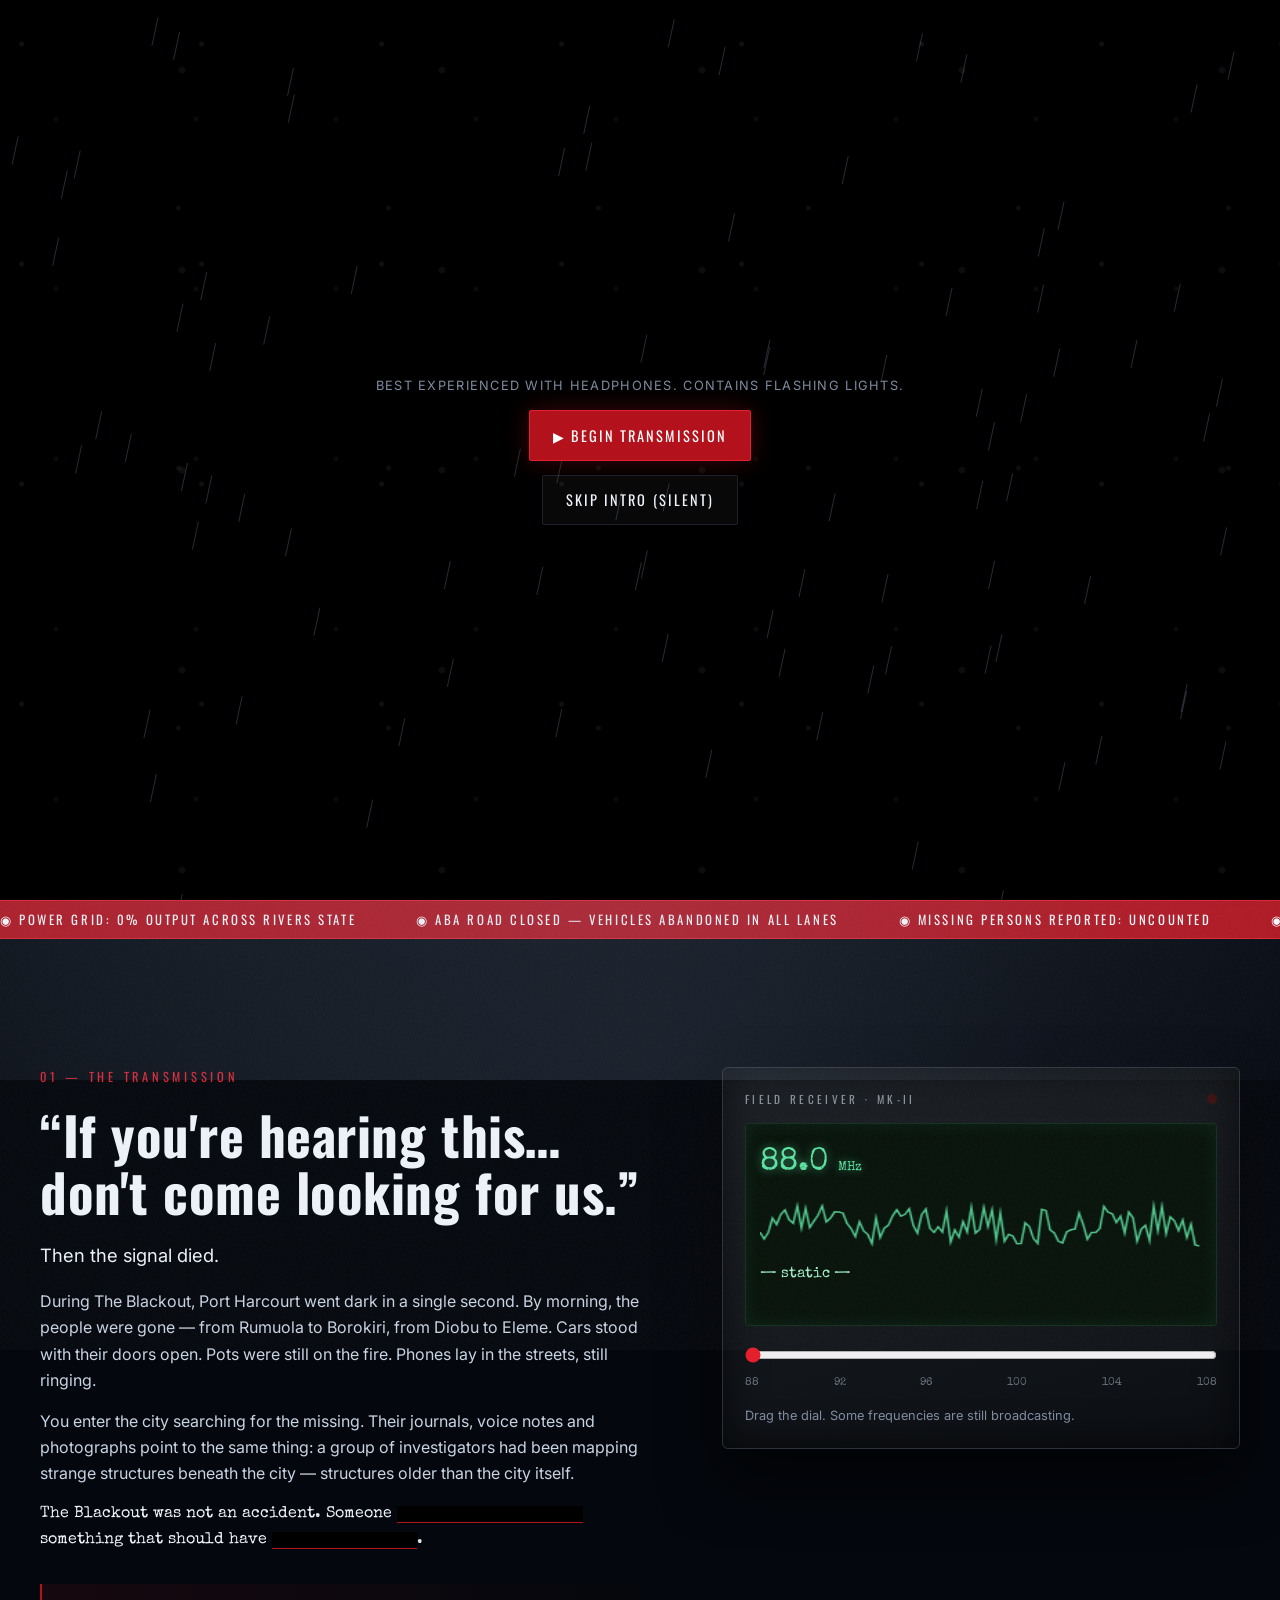
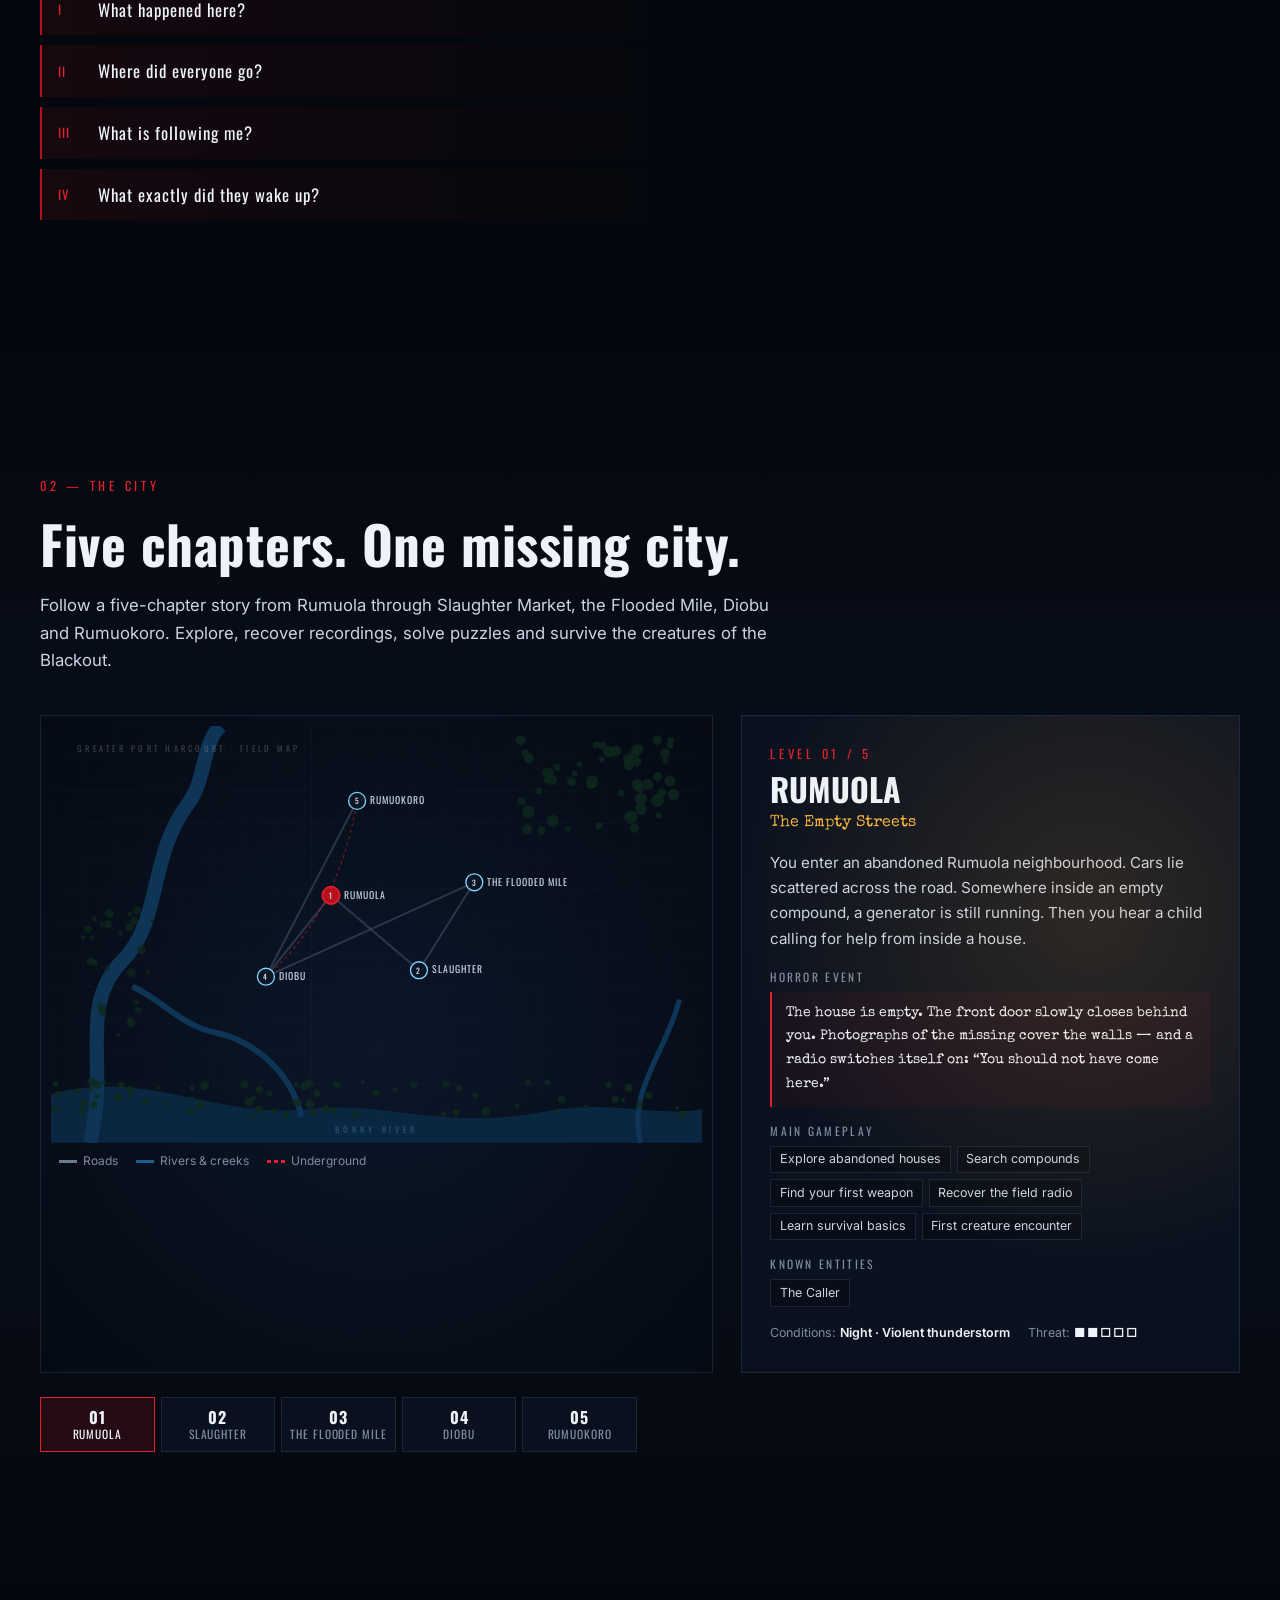
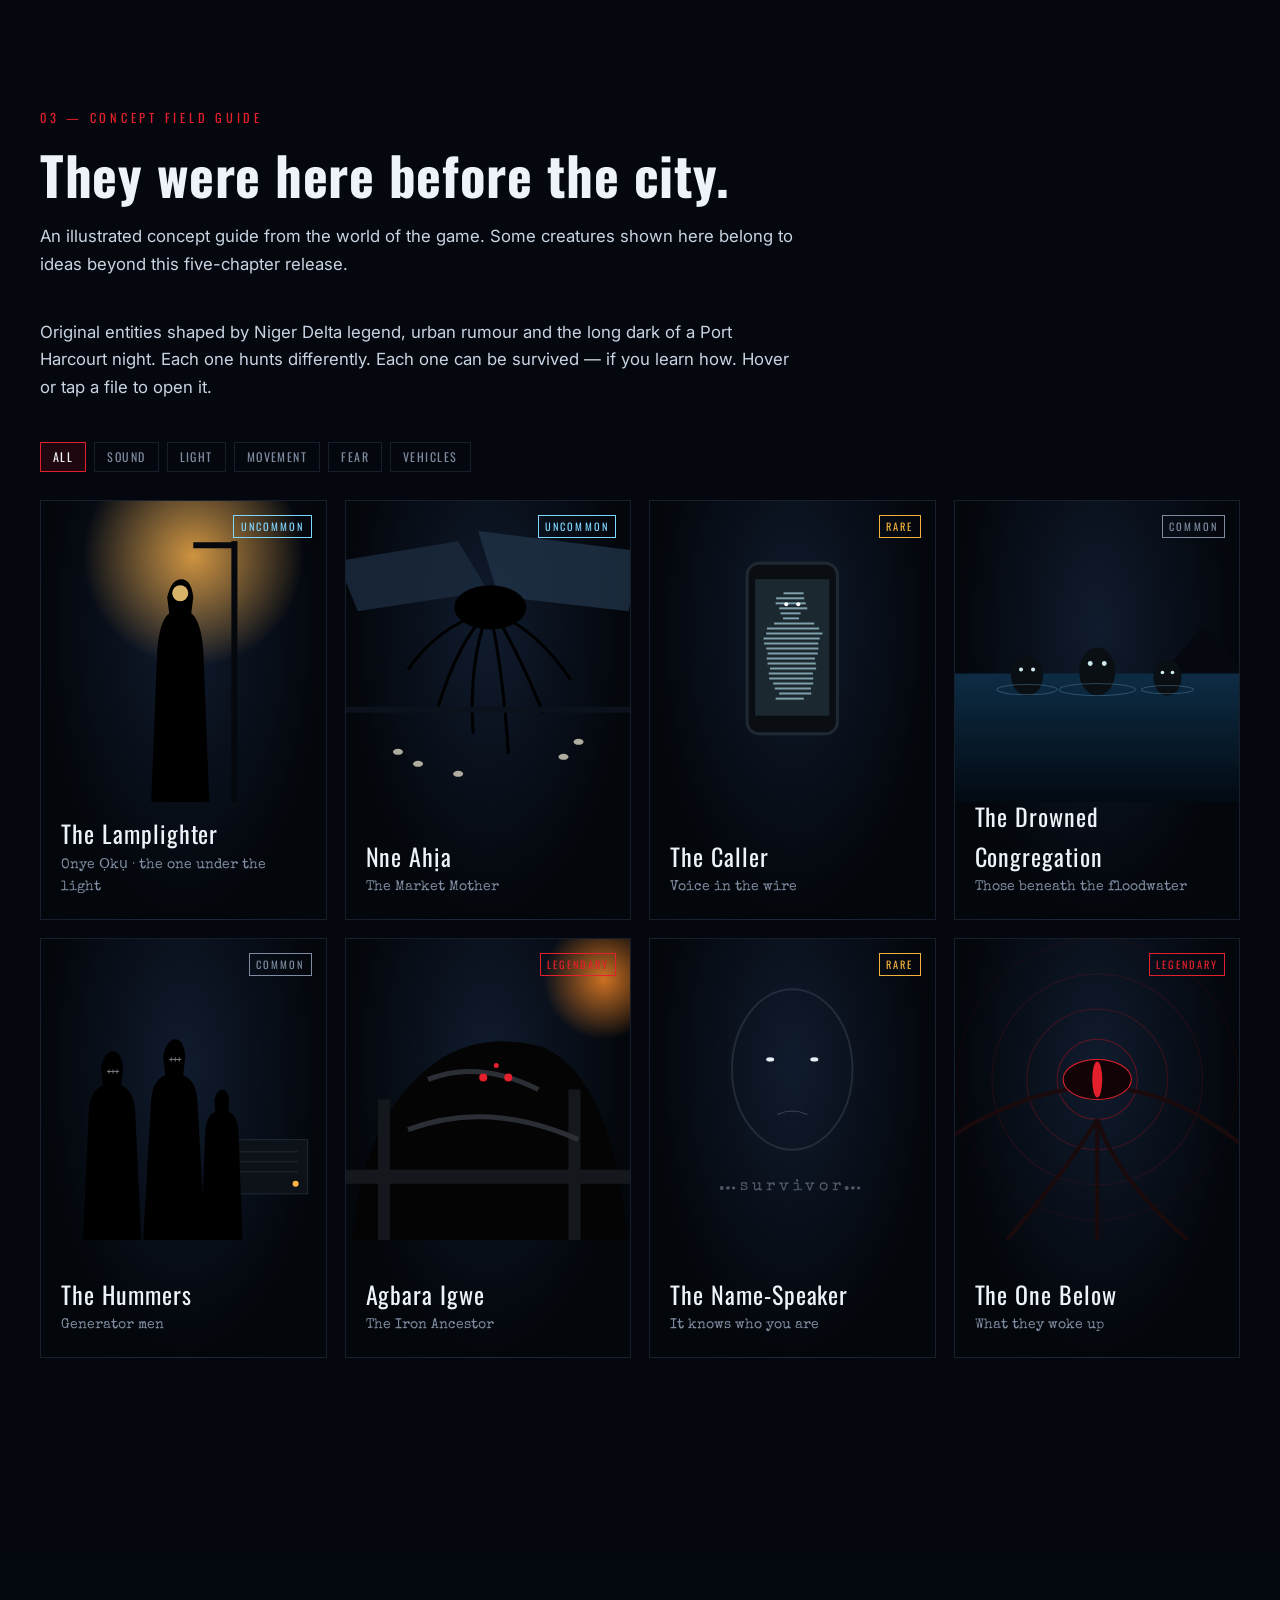
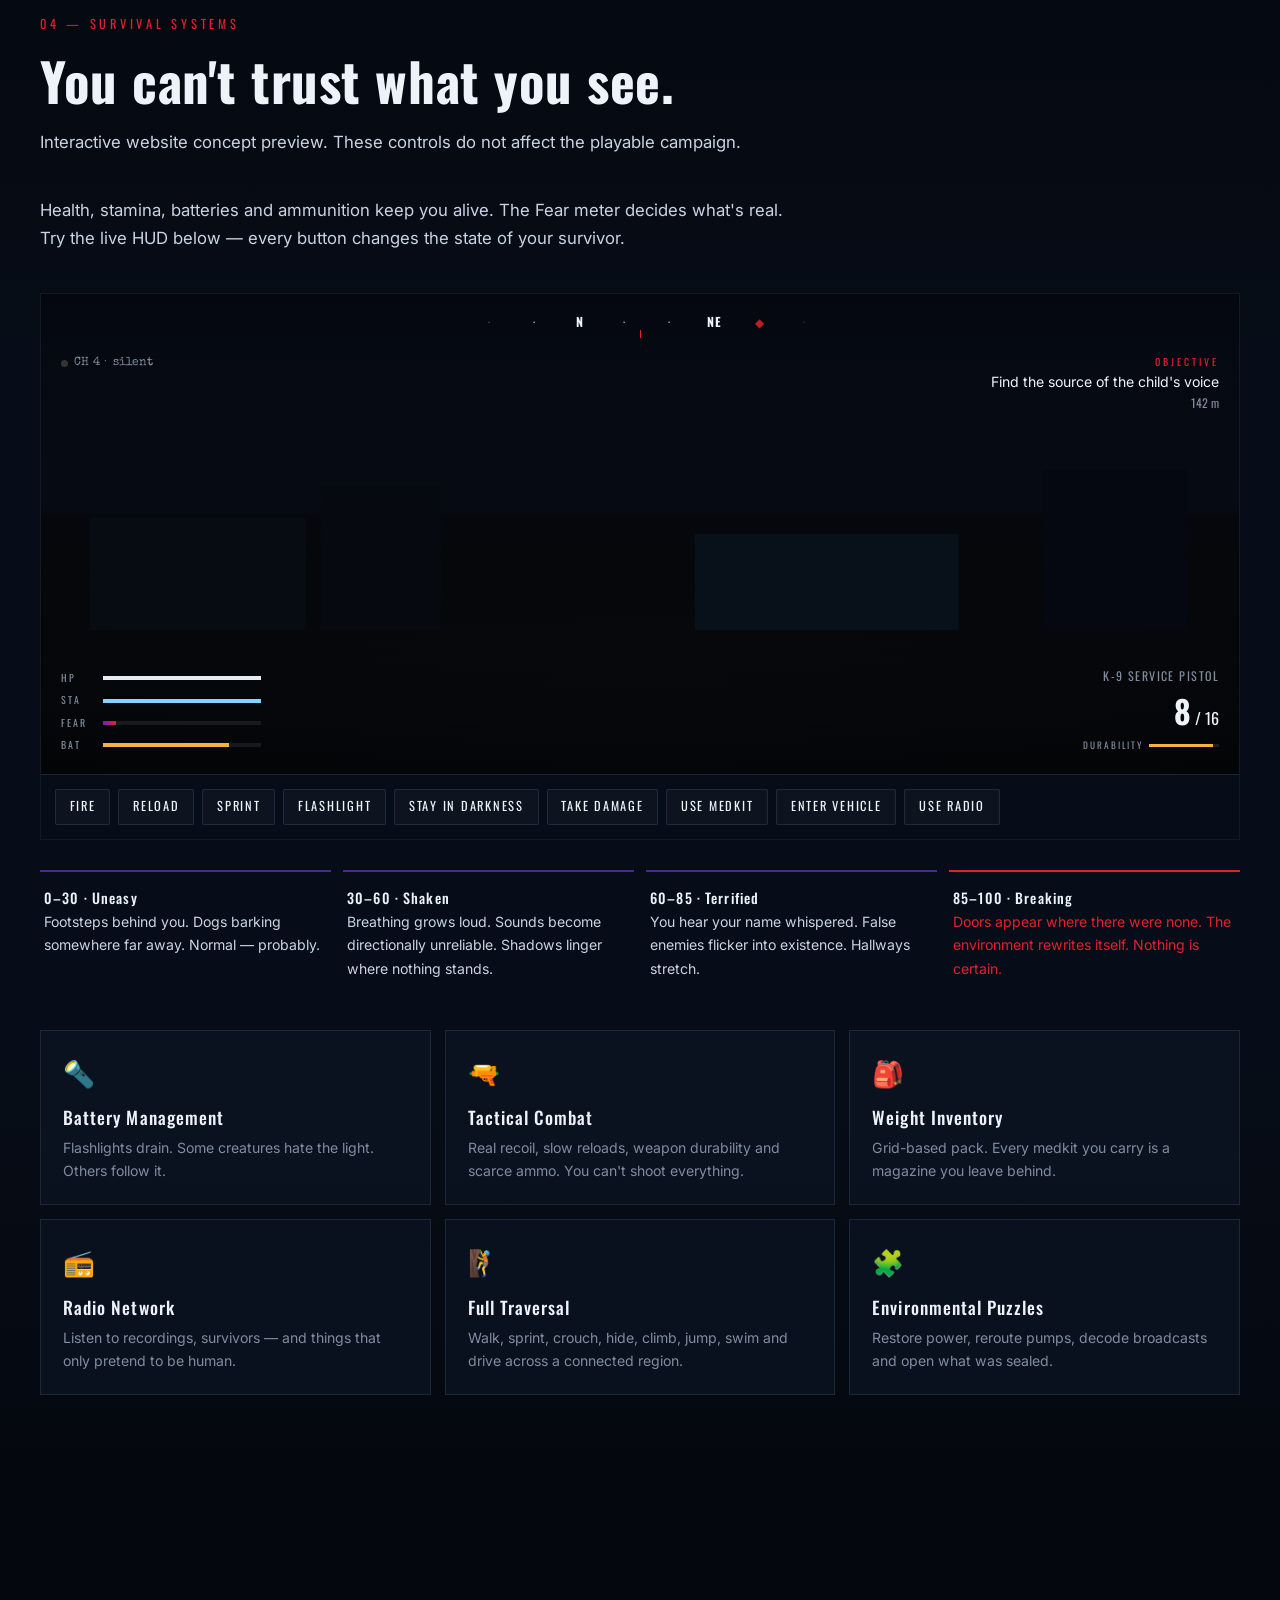
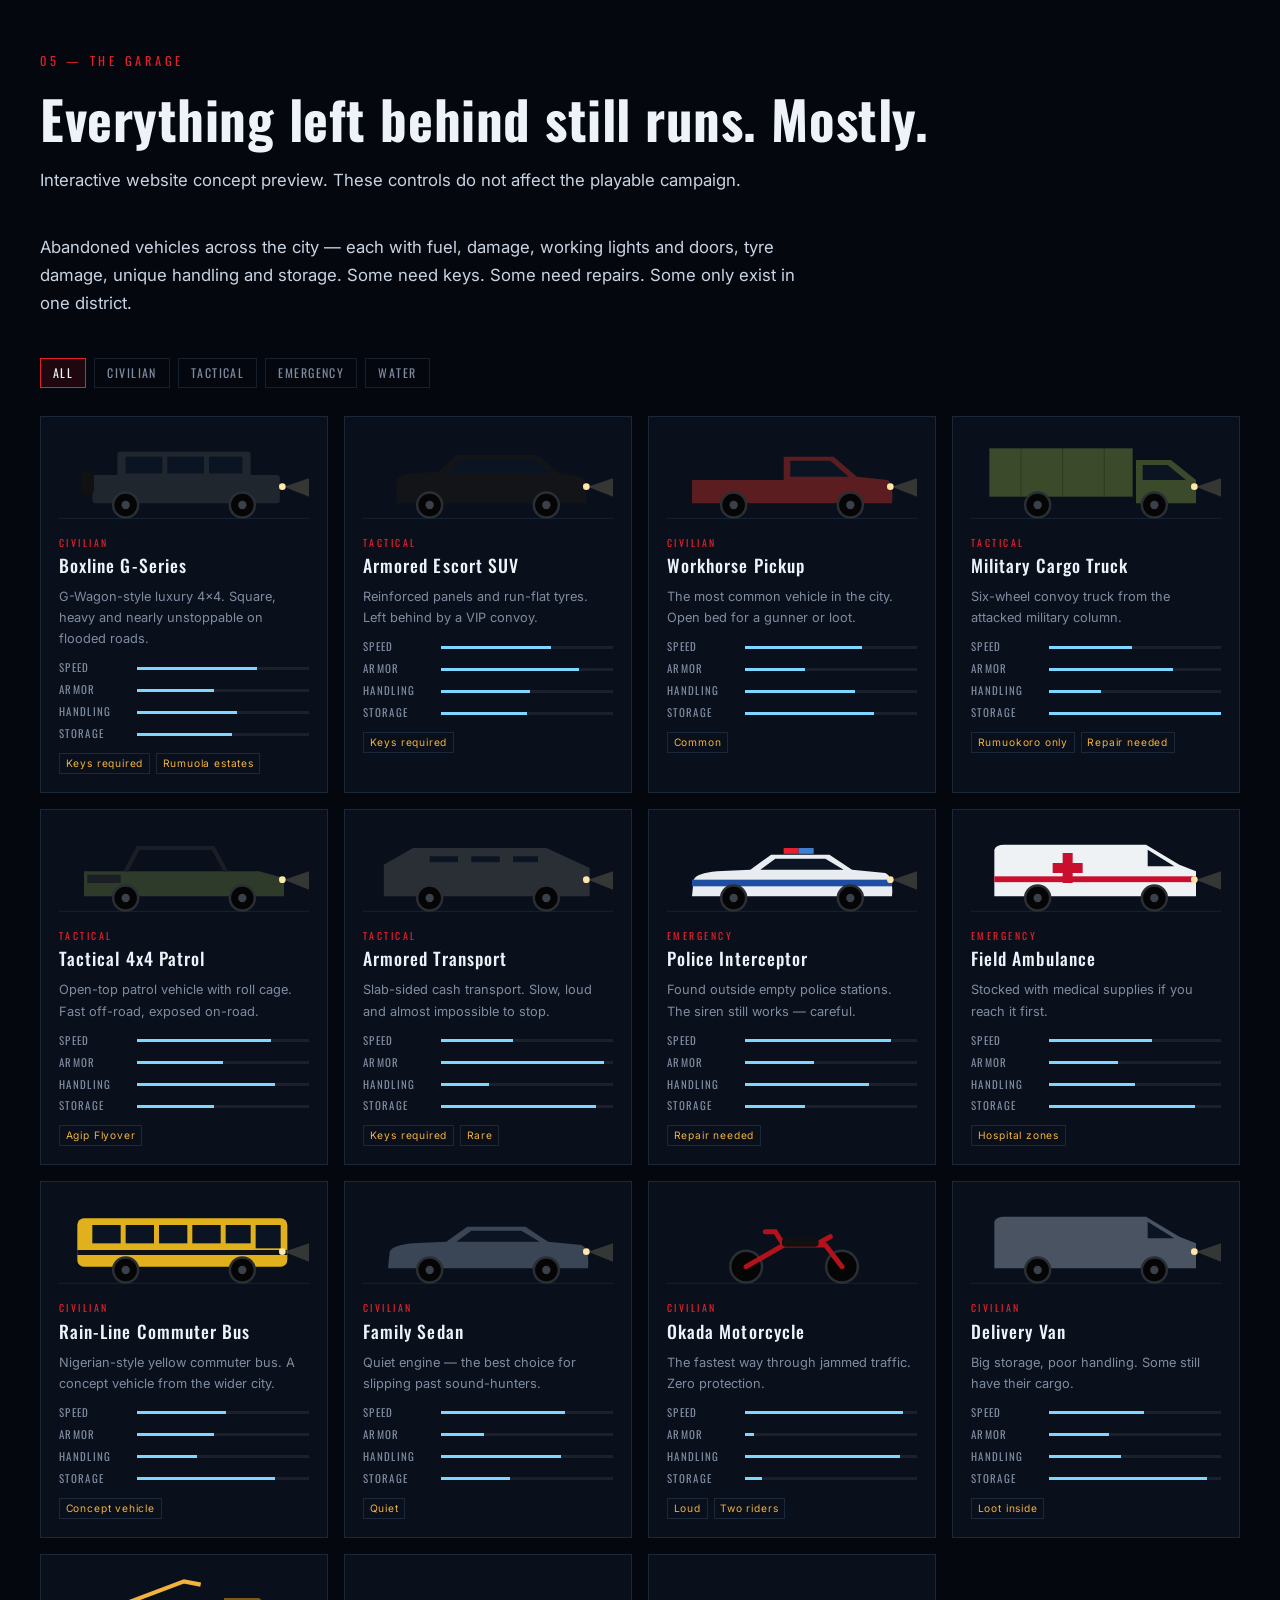
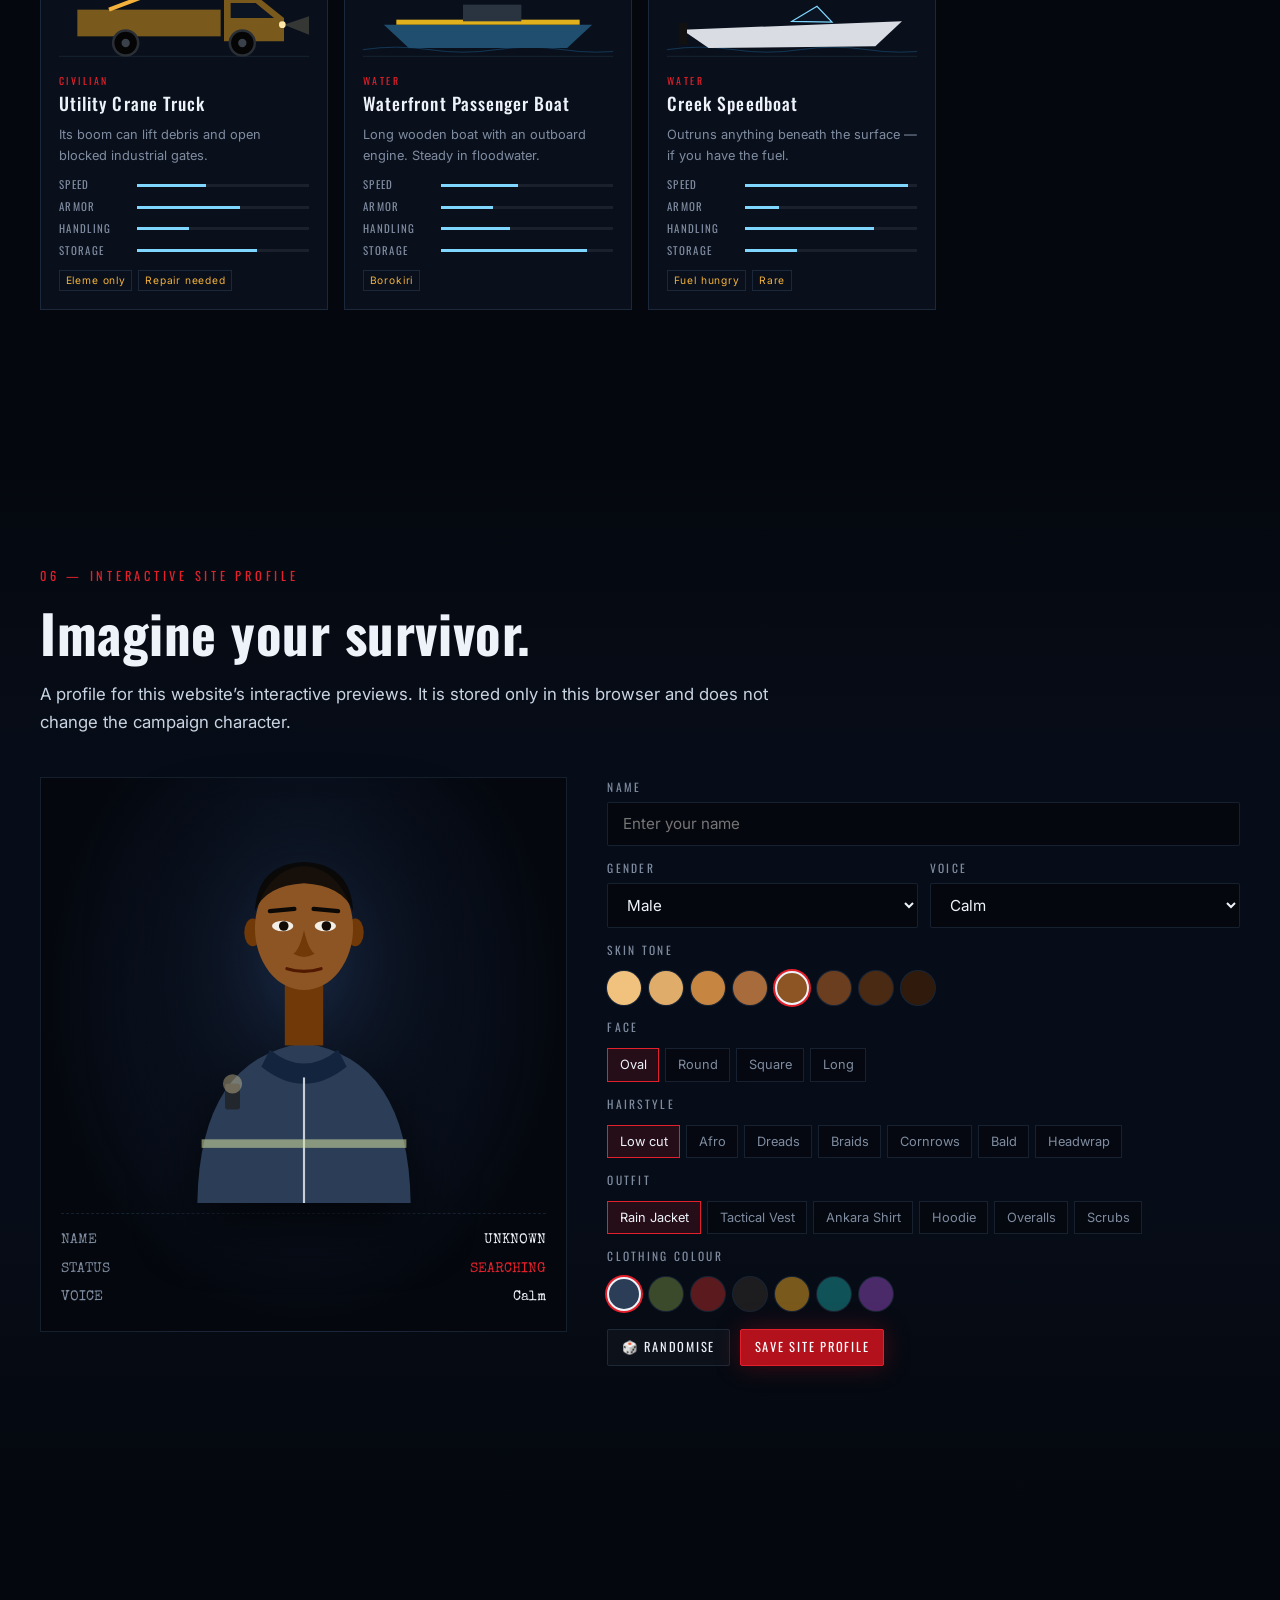
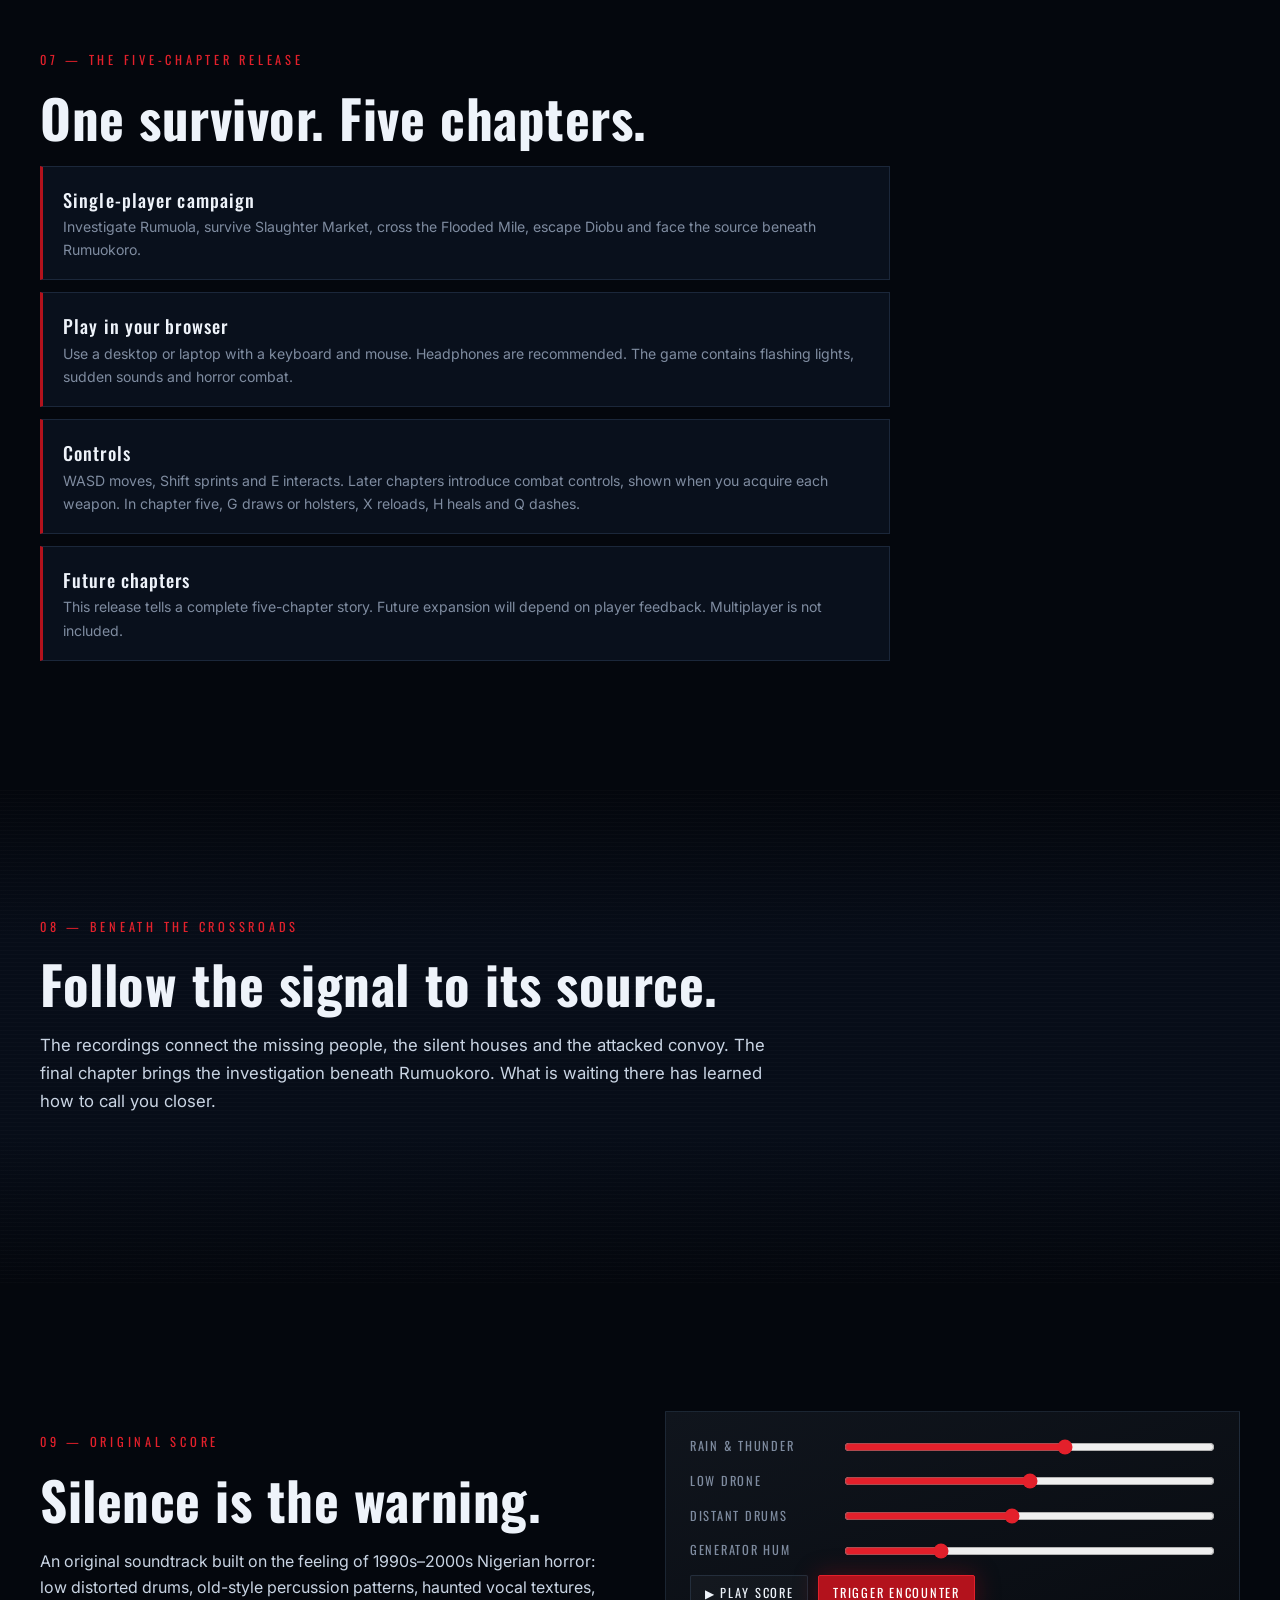
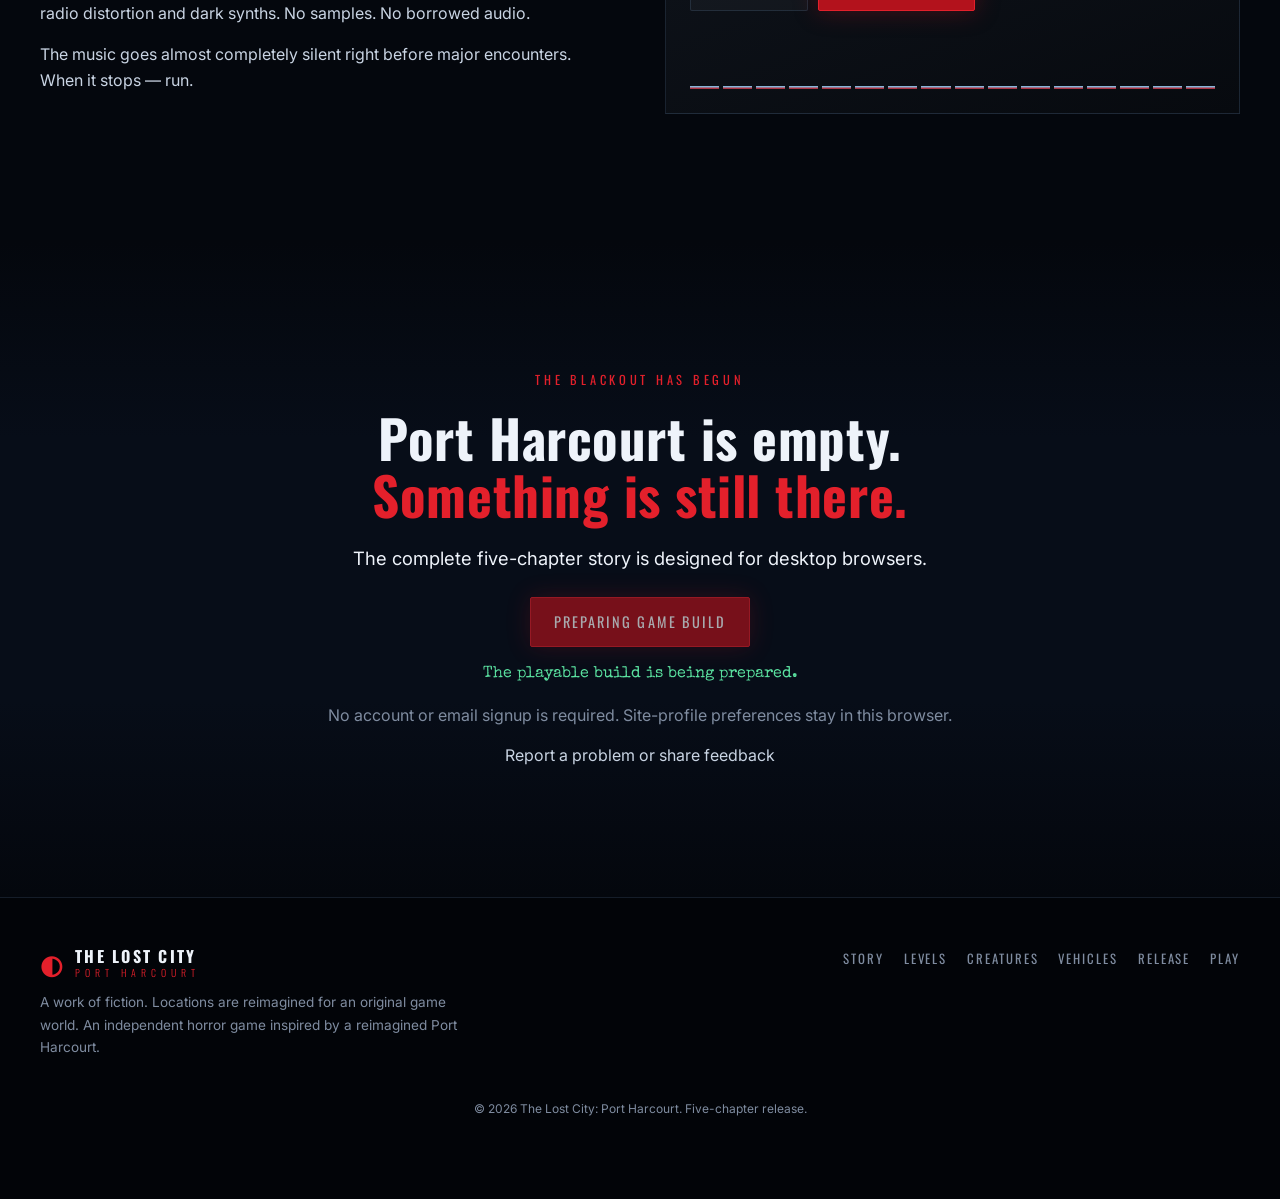
==== commit 102ba730: "Add files via upload" ====
--- a/index.html
+++ b/index.html
@@ -4,7 +4,10 @@
   <meta charset="UTF-8" />
   <meta name="viewport" content="width=device-width, initial-scale=1.0" />
   <title>The Lost City: Port Harcourt</title>
-  <meta name="description" content="A cinematic third-person horror-action survival game set in Port Harcourt after The Blackout." />
+  <meta name="description" content="A five-chapter single-player survival horror game set in Port Harcourt after The Blackout. Play in a desktop browser with keyboard and mouse." />
+  <meta property="og:title" content="The Lost City: Port Harcourt" />
+  <meta property="og:description" content="Five chapters. One missing city. A single-player horror story set in Port Harcourt." />
+  <meta name="twitter:card" content="summary" />
   <link rel="preconnect" href="https://fonts.googleapis.com" />
   <link rel="preconnect" href="https://fonts.gstatic.com" crossorigin />
   <link href="https://fonts.googleapis.com/css2?family=Oswald:wght@300;500;700&family=Special+Elite&family=Inter:wght@300;400;600&display=swap" rel="stylesheet" />
@@ -51,12 +54,12 @@
       <a href="#fear">Fear</a>
       <a href="#vehicles">Vehicles</a>
       <a href="#operative">Operative</a>
-      <a href="#multiplayer">Co-op</a>
+      <a href="#release">Release</a>
       <a href="#endings">Endings</a>
     </nav>
     <div class="nav-actions">
       <button class="icon-btn" id="soundBtn" title="Toggle soundtrack" aria-label="Toggle soundtrack">🔇</button>
-      <a href="#join" class="btn btn-blood btn-sm">Join the Search</a>
+      <a href="#join" class="btn btn-blood btn-sm">Play the Game</a>
       <button class="icon-btn burger" id="burger" aria-label="Menu">☰</button>
     </div>
   </header>
@@ -81,11 +84,12 @@
         </h1>
         <p class="hero-sub">A cinematic third-person horror-action survival game. Entire neighbourhoods are empty. Generators still run inside abandoned compounds. Something has been living beneath the city for decades — and it knows you're here.</p>
         <div class="hero-cta">
-          <a href="#join" class="btn btn-blood">Wishlist Now</a>
+          <a href="play/" class="btn btn-blood" data-game-link aria-disabled="true">Preparing game build</a>
           <button class="btn btn-ghost" id="replayIntro">▶ Watch Opening Cinematic</button>
         </div>
+        <p class="launch-status" data-launch-status role="status">Keyboard and mouse required. Headphones recommended. Contains flashing lights and sudden sounds.</p>
         <div class="hero-tags">
-          <span>Third-Person</span><span>Survival Horror</span><span>Tactical Combat</span><span>Open World</span><span>4-Player Co-op</span>
+          <span>Five Chapters</span><span>Survival Horror</span><span>Single-Player</span><span>Desktop Browser</span>
         </div>
       </div>
       <div class="scroll-hint">SCROLL · IF YOU DARE</div>
@@ -136,12 +140,12 @@
     <section class="section dark" id="levels">
       <div class="container">
         <p class="eyebrow">02 — THE CITY</p>
-        <h2 class="section-title">Ten districts. One connected nightmare.</h2>
-        <p class="lead narrow">Every level is a real part of greater Port Harcourt, rebuilt as an original game world — joined by roads, rivers, flyovers and tunnels you can travel between. Some routes only open later in the story.</p>
+        <h2 class="section-title">Five chapters. One missing city.</h2>
+        <p class="lead narrow">Follow a five-chapter story from Rumuola through Slaughter Market, the Flooded Mile, Diobu and Rumuokoro. Explore, recover recordings, solve puzzles and survive the creatures of the Blackout.</p>
 
         <div class="levels-wrap">
           <div class="map-box">
-            <svg id="mapSvg" viewBox="0 0 1000 640" role="img" aria-label="Map of the ten districts"></svg>
+            <svg id="mapSvg" viewBox="0 0 1000 640" role="img" aria-label="Map of the five chapters"></svg>
             <div class="map-legend">
               <span><i class="lg lg-road"></i>Roads</span>
               <span><i class="lg lg-river"></i>Rivers &amp; creeks</span>
@@ -158,8 +162,9 @@
     <!-- ============ CREATURES ============ -->
     <section class="section" id="creatures">
       <div class="container">
-        <p class="eyebrow">03 — FIELD BESTIARY</p>
+        <p class="eyebrow">03 — CONCEPT FIELD GUIDE</p>
         <h2 class="section-title">They were here before the city.</h2>
+        <p class="lead narrow">An illustrated concept guide from the world of the game. Some creatures shown here belong to ideas beyond this five-chapter release.</p>
         <p class="lead narrow">Original entities shaped by Niger Delta legend, urban rumour and the long dark of a Port Harcourt night. Each one hunts differently. Each one can be survived — if you learn how. Hover or tap a file to open it.</p>
         <div class="filters" id="creatureFilters">
           <button class="chip active" data-f="all">All</button>
@@ -174,7 +179,7 @@
     </section>
 
     <!-- ============ FEAR + HUD ============ -->
-    <section class="section dark" id="fear">
+    <section class="section dark" id="fear" data-site-preview="true">
       <div class="container">
         <p class="eyebrow">04 — SURVIVAL SYSTEMS</p>
         <h2 class="section-title">You can't trust what you see.</h2>
@@ -254,15 +259,15 @@
           <div class="feat"><span>🔦</span><h4>Battery Management</h4><p>Flashlights drain. Some creatures hate the light. Others follow it.</p></div>
           <div class="feat"><span>🔫</span><h4>Tactical Combat</h4><p>Real recoil, slow reloads, weapon durability and scarce ammo. You can't shoot everything.</p></div>
           <div class="feat"><span>🎒</span><h4>Weight Inventory</h4><p>Grid-based pack. Every medkit you carry is a magazine you leave behind.</p></div>
-          <div class="feat"><span>📻</span><h4>Radio Network</h4><p>Talk to survivors, co-op partners — and things that only pretend to be human.</p></div>
+          <div class="feat"><span>📻</span><h4>Radio Network</h4><p>Listen to recordings, survivors — and things that only pretend to be human.</p></div>
           <div class="feat"><span>🧗</span><h4>Full Traversal</h4><p>Walk, sprint, crouch, hide, climb, jump, swim and drive across a connected region.</p></div>
           <div class="feat"><span>🧩</span><h4>Environmental Puzzles</h4><p>Restore power, reroute pumps, decode broadcasts and open what was sealed.</p></div>
         </div>
       </div>
     </section>
 
-    <!-- ============ VEHICLES ============ -->
-    <section class="section" id="vehicles">
+    <!-- ============ VEHICLE CONCEPTS ============ -->
+    <section class="section" id="vehicles" data-site-preview="true">
       <div class="container">
         <p class="eyebrow">05 — THE GARAGE</p>
         <h2 class="section-title">Everything left behind still runs. Mostly.</h2>
@@ -281,8 +286,9 @@
     <!-- ============ OPERATIVE CREATOR ============ -->
     <section class="section dark" id="operative">
       <div class="container">
-        <p class="eyebrow">06 — CREATE YOUR SURVIVOR</p>
-        <h2 class="section-title">Who walks into the dark?</h2>
+        <p class="eyebrow">06 — INTERACTIVE SITE PROFILE</p>
+        <h2 class="section-title">Imagine your survivor.</h2>
+        <p class="lead narrow">A profile for this website’s interactive previews. It is stored only in this browser and does not change the campaign character.</p>
         <div class="creator">
           <div class="creator-preview">
             <svg id="avatar" viewBox="0 0 300 380" aria-label="Character preview"></svg>
@@ -314,7 +320,7 @@
             <div class="swatches" id="clothSw"></div>
             <div class="creator-actions">
               <button class="btn btn-ghost btn-sm" id="randomBtn" type="button">🎲 Randomise</button>
-              <button class="btn btn-blood btn-sm" id="saveOp" type="button">Save Survivor</button>
+              <button class="btn btn-blood btn-sm" id="saveOp" type="button">Save Site Profile</button>
             </div>
             <p class="saved-msg" id="savedMsg"></p>
           </form>
@@ -322,53 +328,27 @@
       </div>
     </section>
 
-    <!-- ============ MULTIPLAYER ============ -->
-    <section class="section" id="multiplayer">
-      <div class="container">
-        <p class="eyebrow">07 — NOBODY SURVIVES ALONE</p>
-        <h2 class="section-title">Explore the same dead city together.</h2>
-        <div class="mp-grid">
-          <div class="mp-modes">
-            <div class="mode"><h4>Co-op Campaign</h4><p>Up to 4 players through all ten districts. Shared story decisions — majority vote at key moments.</p></div>
-            <div class="mode"><h4>Team Missions</h4><p>Side operations: restore a substation, recover a convoy, extract a survivor under fire.</p></div>
-            <div class="mode"><h4>Survival Challenge</h4><p>Weekly modifiers. No flashlights. One magazine. Permanent night. Leaderboards reset Sundays.</p></div>
-            <div class="mode"><h4>Last Light</h4><p>Large-scale multiplayer survival. Squads drop into the city. The creatures don't pick sides.</p></div>
-          </div>
-          <div class="leaderboard">
-            <div class="lb-head">
-              <h4>Survival Leaderboard</h4>
-              <div class="lb-tabs" id="lbTabs">
-                <button class="chip active" data-t="weekly">Weekly</button>
-                <button class="chip" data-t="all">All-time</button>
-              </div>
-            </div>
-            <ol class="lb-list" id="lbList"></ol>
-            <div class="lb-perks">
-              <span>🏅 Achievements</span><span>⭐ XP &amp; Ranks</span><span>👕 Unlockable outfits</span><span>👥 Friends &amp; Profiles</span>
-            </div>
-          </div>
-        </div>
-      </div>
-    </section>
-
-    <!-- ============ ENDINGS ============ -->
+    <!-- ============ RELEASE ============ -->
+    <section class="section" id="release">
+      <div class="container">
+        <p class="eyebrow">07 — THE FIVE-CHAPTER RELEASE</p>
+        <h2 class="section-title">One survivor. Five chapters.</h2>
+        <div class="mp-modes">
+          <div class="mode"><h4>Single-player campaign</h4><p>Investigate Rumuola, survive Slaughter Market, cross the Flooded Mile, escape Diobu and face the source beneath Rumuokoro.</p></div>
+          <div class="mode"><h4>Play in your browser</h4><p>Use a desktop or laptop with a keyboard and mouse. Headphones are recommended. The game contains flashing lights, sudden sounds and horror combat.</p></div>
+          <div class="mode"><h4>Controls</h4><p>WASD moves, Shift sprints and E interacts. Later chapters introduce combat controls, shown when you acquire each weapon. In chapter five, G draws or holsters, X reloads, H heals and Q dashes.</p></div>
+          <div class="mode"><h4>Future chapters</h4><p>This release tells a complete five-chapter story. Future expansion will depend on player feedback. Multiplayer is not included.</p></div>
+        </div>
+      </div>
+    </section>
+
+    <!-- ============ FINALE ============ -->
     <section class="section dark underground" id="endings">
       <div class="container">
-        <p class="eyebrow">08 — THE SOURCE · DEEPEST CHAMBER</p>
-        <h2 class="section-title">Something beneath Etche is breathing.</h2>
-        <p class="lead narrow">Your choices across all ten districts — who you saved, what you read, what you left buried — shape the final chamber. Then you decide.</p>
-        <div class="endings">
-          <button class="ending" data-e="destroy">
-            <span class="e-num">I</span><h3>DESTROY IT</h3><p>Collapse the source. Risk taking part of the city down with it.</p>
-          </button>
-          <button class="ending" data-e="escape">
-            <span class="e-num">II</span><h3>ESCAPE</h3><p>Get out of Port Harcourt alive. Leave the mystery unsolved.</p>
-          </button>
-          <button class="ending" data-e="truth">
-            <span class="e-num">III</span><h3>UNCOVER THE TRUTH</h3><p>Stay behind. Learn what really happened beneath the city.</p>
-          </button>
-        </div>
-        <div class="ending-out" id="endingOut"></div>
+        <p class="eyebrow">08 — BENEATH THE CROSSROADS</p>
+        <h2 class="section-title">Follow the signal to its source.</h2>
+        <p class="lead narrow">The recordings connect the missing people, the silent houses and the attacked convoy. The final chapter brings the investigation beneath Rumuokoro. What is waiting there has learned how to call you closer.</p>
+        <div id="endingOut"></div>
       </div>
     </section>
 
@@ -400,13 +380,12 @@
       <div class="container join-box">
         <p class="eyebrow flicker">THE BLACKOUT HAS BEGUN</p>
         <h2 class="section-title">Port Harcourt is empty.<br /><span class="red">Something is still there.</span></h2>
-        <form class="join-form" id="joinForm">
-          <input type="email" id="joinEmail" placeholder="your@email.com" required aria-label="Email address" />
-          <select id="joinPlat" aria-label="Platform"><option>PC</option><option>PlayStation</option><option>Xbox</option></select>
-          <button class="btn btn-blood" type="submit">Join the Search Party</button>
-        </form>
-        <p class="join-msg" id="joinMsg"></p>
-        <div class="countdown" id="countdown"></div>
+        <p class="lead">The complete five-chapter story is designed for desktop browsers.</p>
+        <a href="play/" class="btn btn-blood" data-game-link aria-disabled="true">Preparing game build</a>
+        <p class="join-msg" id="joinMsg" data-launch-status role="status">The playable build is being prepared.</p>
+        <p class="muted">No account or email signup is required. Site-profile preferences stay in this browser.</p>
+        <p><a href="https://github.com/gracenyah/ph-horror/issues/new" target="_blank" rel="noopener noreferrer">Report a problem or share feedback</a></p>
+
       </div>
     </section>
   </main>
@@ -415,13 +394,13 @@
     <div class="container foot-grid">
       <div>
         <div class="logo"><span class="logo-mark">◐</span><span>THE LOST CITY<small>PORT HARCOURT</small></span></div>
-        <p class="muted">A work of fiction. Locations are reimagined for an original game world. All characters, creatures, music and visuals are original.</p>
+        <p class="muted">A work of fiction. Locations are reimagined for an original game world. An independent horror game inspired by a reimagined Port Harcourt.</p>
       </div>
       <div class="foot-links">
-        <a href="#story">Story</a><a href="#levels">Levels</a><a href="#creatures">Creatures</a><a href="#vehicles">Vehicles</a><a href="#multiplayer">Co-op</a><a href="#join">Wishlist</a>
-      </div>
-    </div>
-    <p class="copy">© 2026 The Lost City: Port Harcourt. Concept site.</p>
+        <a href="#story">Story</a><a href="#levels">Levels</a><a href="#creatures">Creatures</a><a href="#vehicles">Vehicles</a><a href="#release">Release</a><a href="#join">Play</a>
+      </div>
+    </div>
+    <p class="copy">© 2026 The Lost City: Port Harcourt. Five-chapter release.</p>
   </footer>
 
   <!-- Modal -->
@@ -433,5 +412,6 @@
   </div>
 
   <script src="script.js"></script>
+  <script src="launch.js"></script>
 </body>
 </html>
--- a/style.css
+++ b/style.css
@@ -524,4 +524,10 @@
 @media (prefers-reduced-motion: reduce) {
   *, *::before, *::after { animation-duration: .01ms !important; animation-iteration-count: 1 !important; transition-duration: .01ms !important; }
   .rain-canvas { display: none; }
-}+}
+/* Launch information fits the existing visual identity. */
+.launch-status { max-width: 650px; margin: 18px 0; color: #b8c6ce; font: 13px/1.7 monospace; }
+[data-game-link][aria-disabled="true"] { opacity: .65; cursor: progress; }
+[data-game-link]:focus-visible { outline: 3px solid #f0c16d; outline-offset: 5px; }
+#join .lead { margin-bottom: 24px; }
+#release .mode { max-width: 850px; }
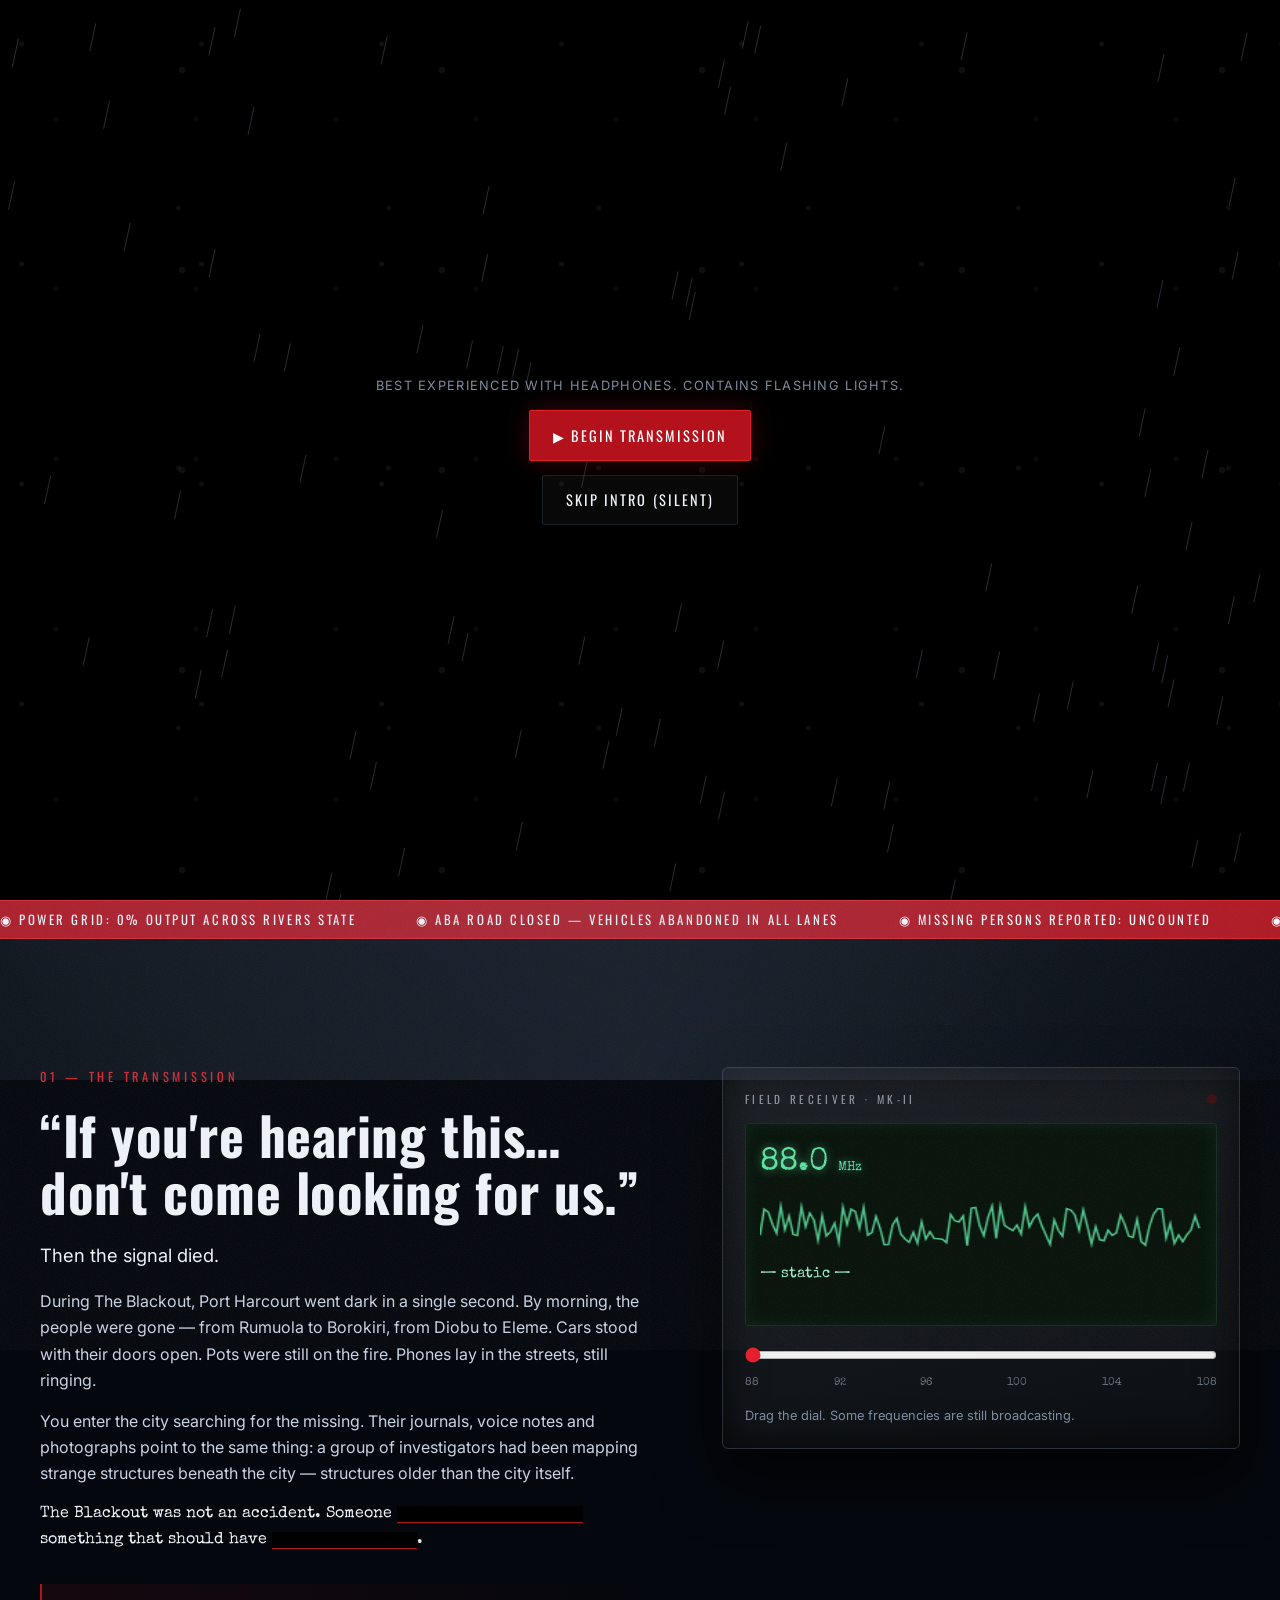
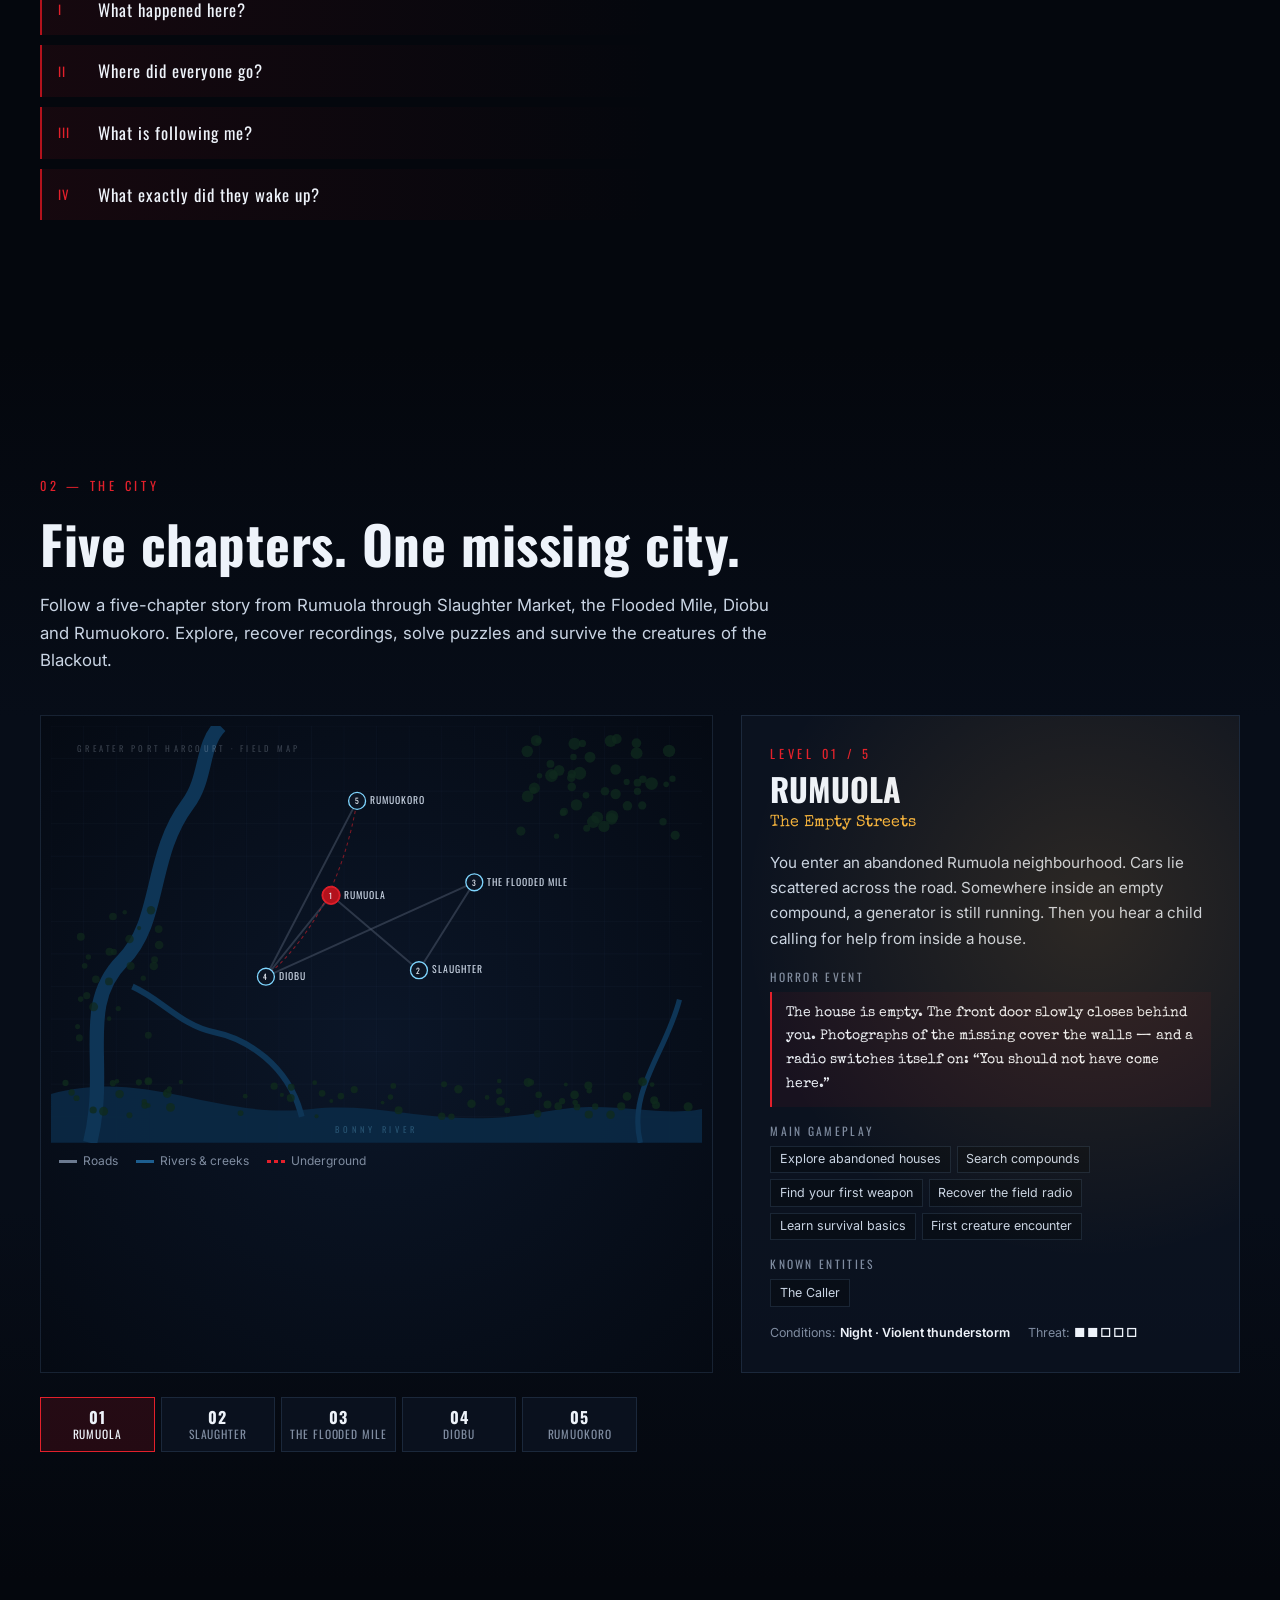
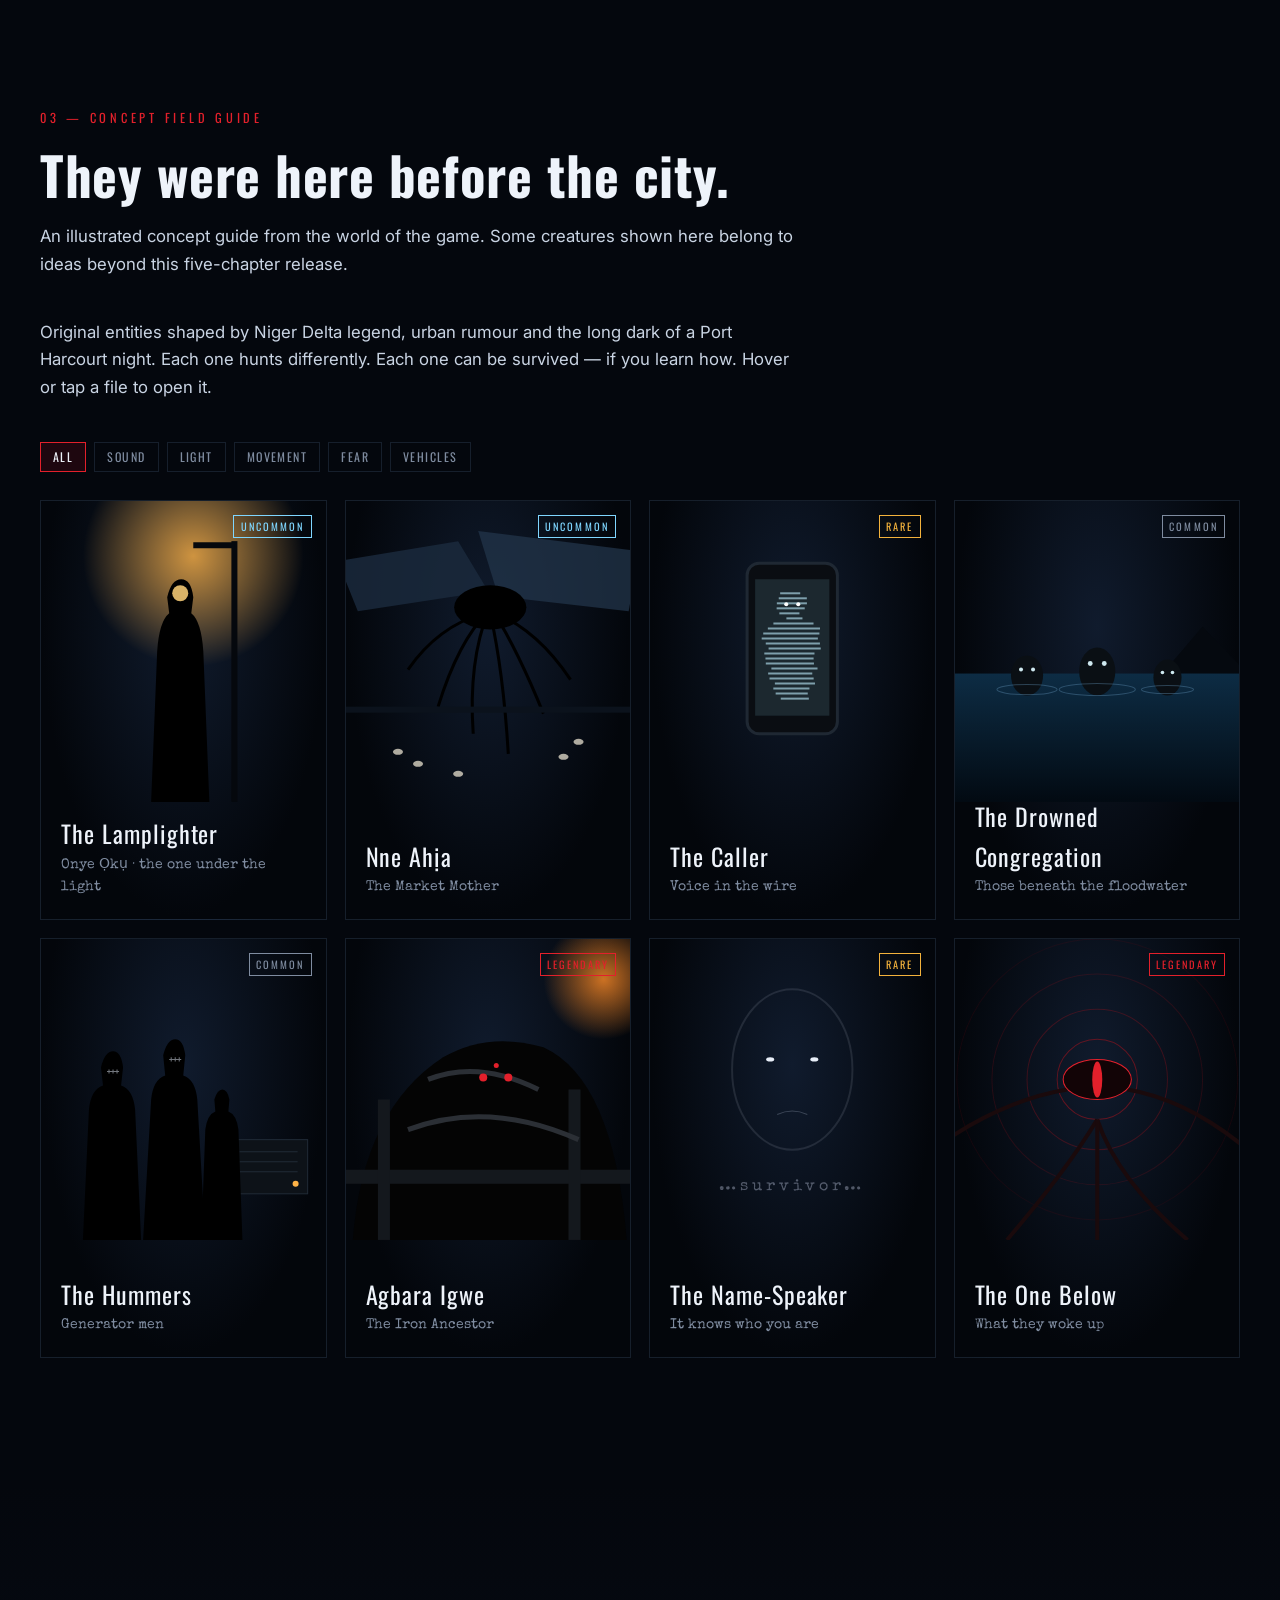
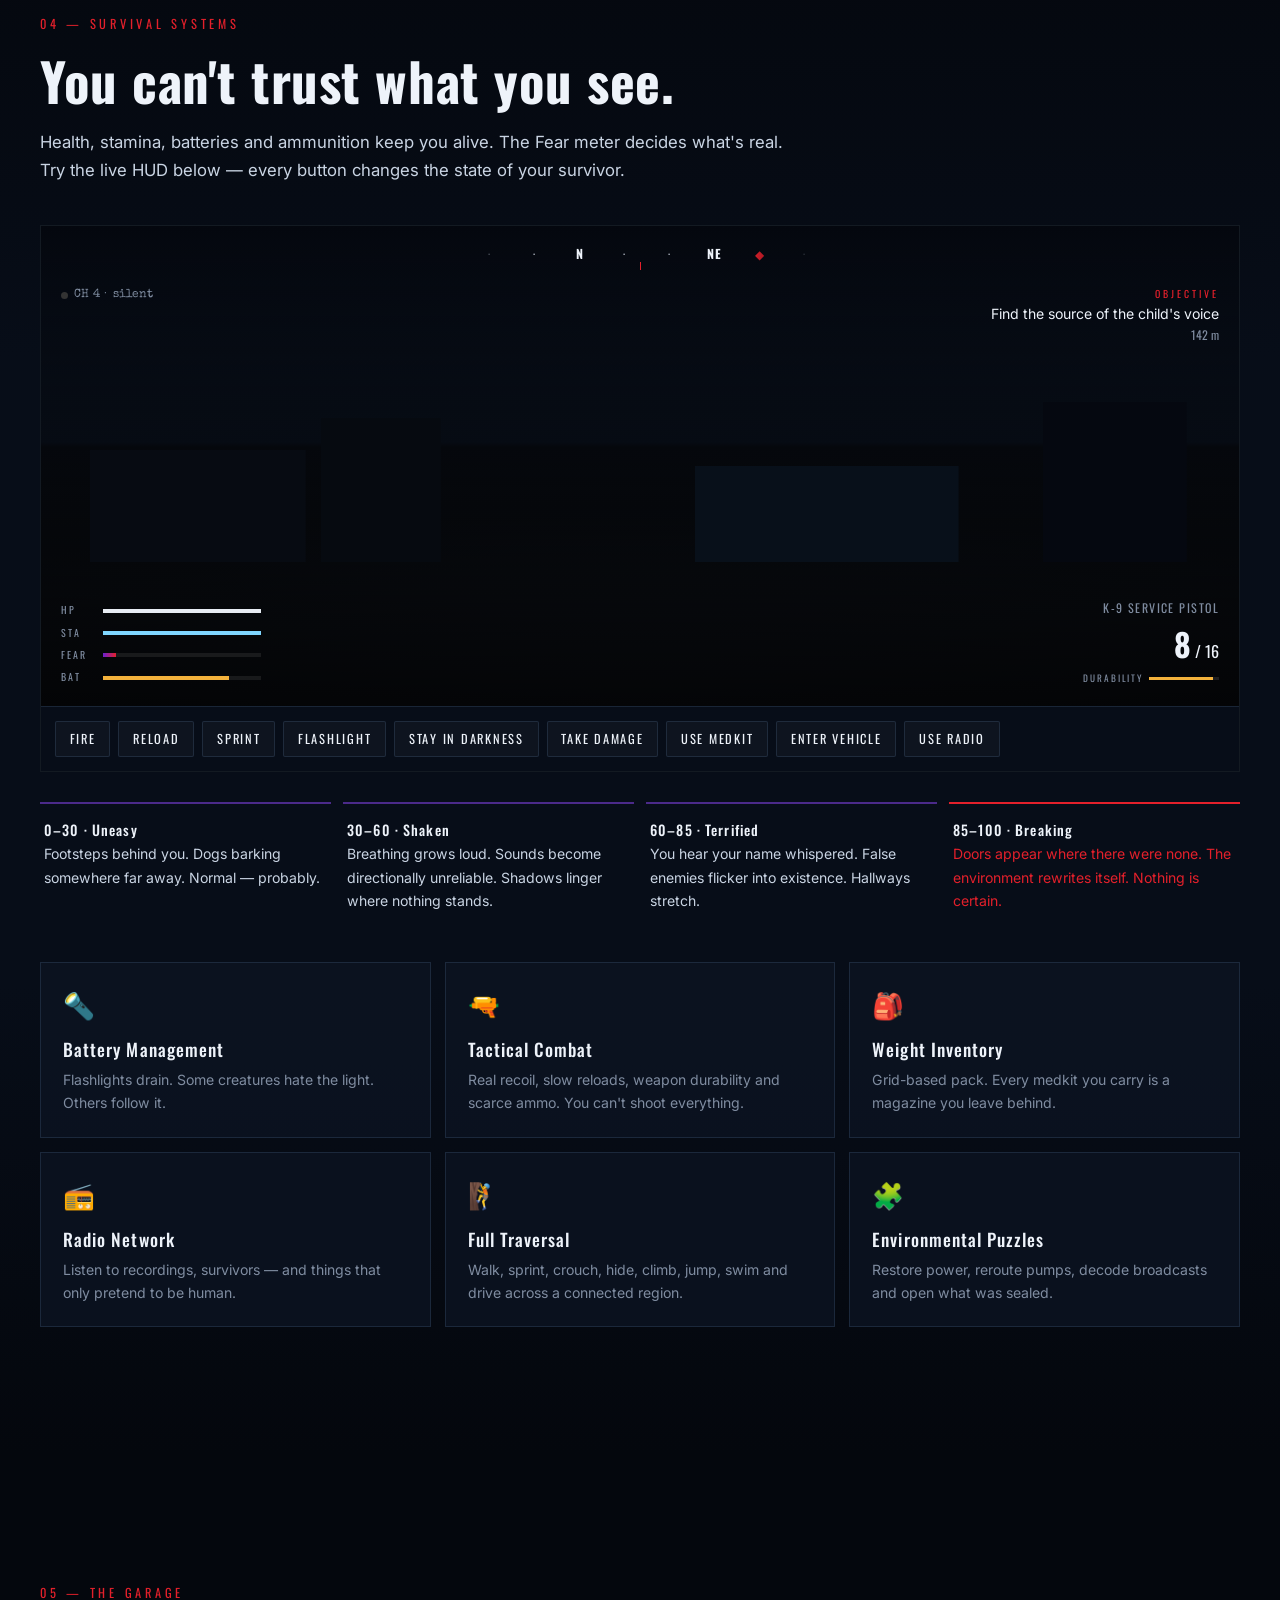
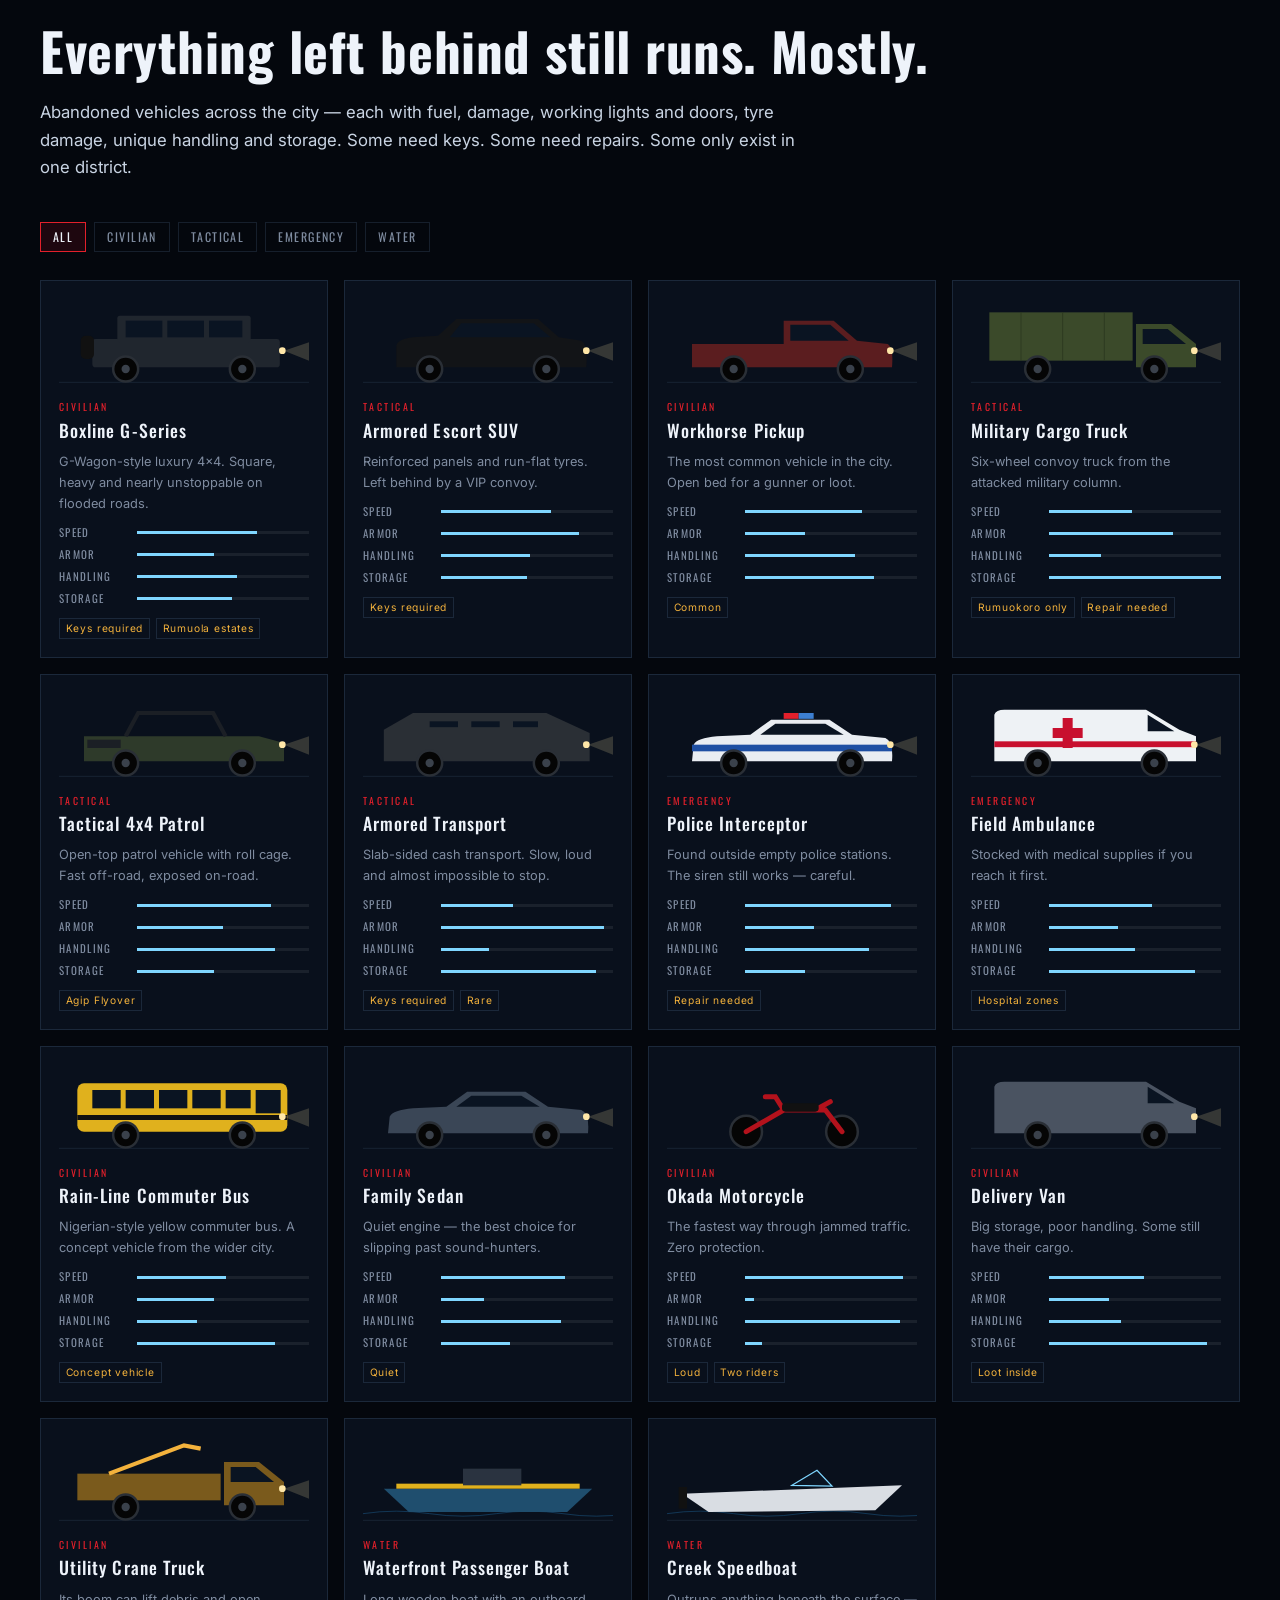
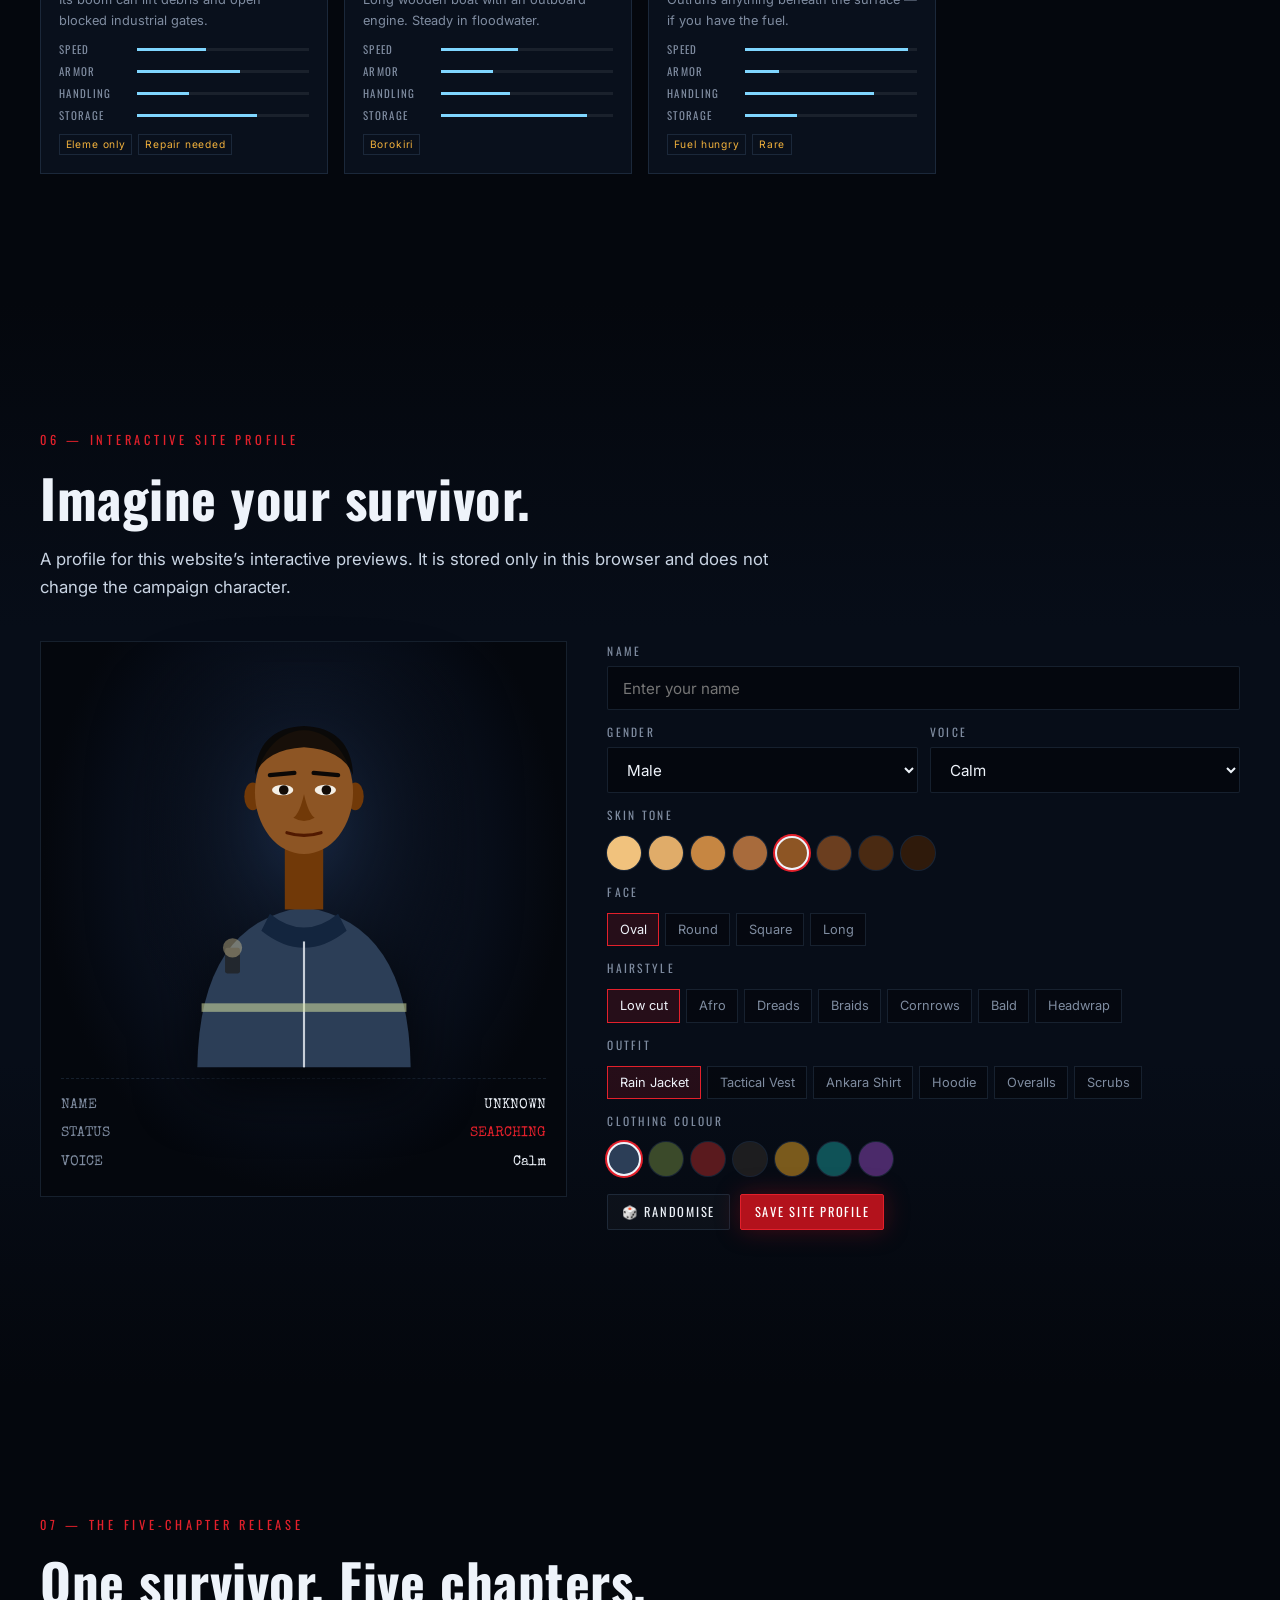
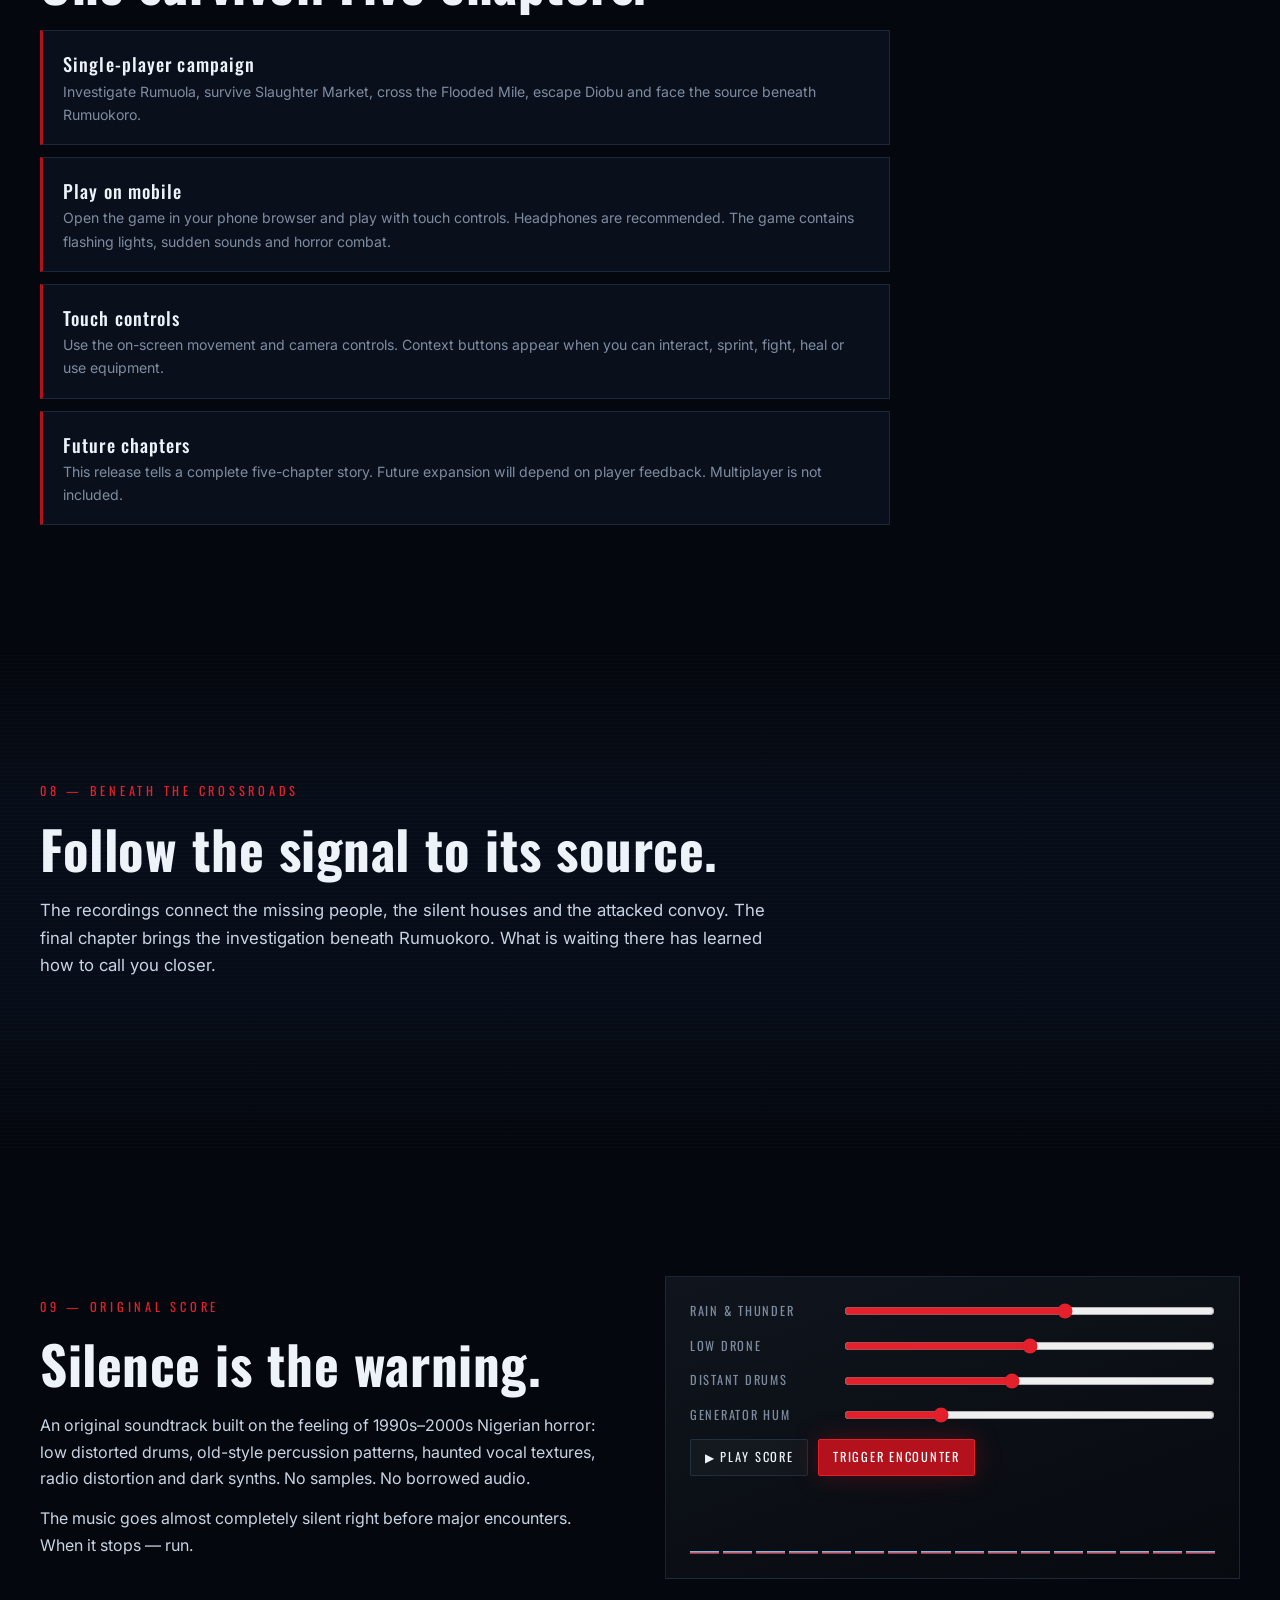
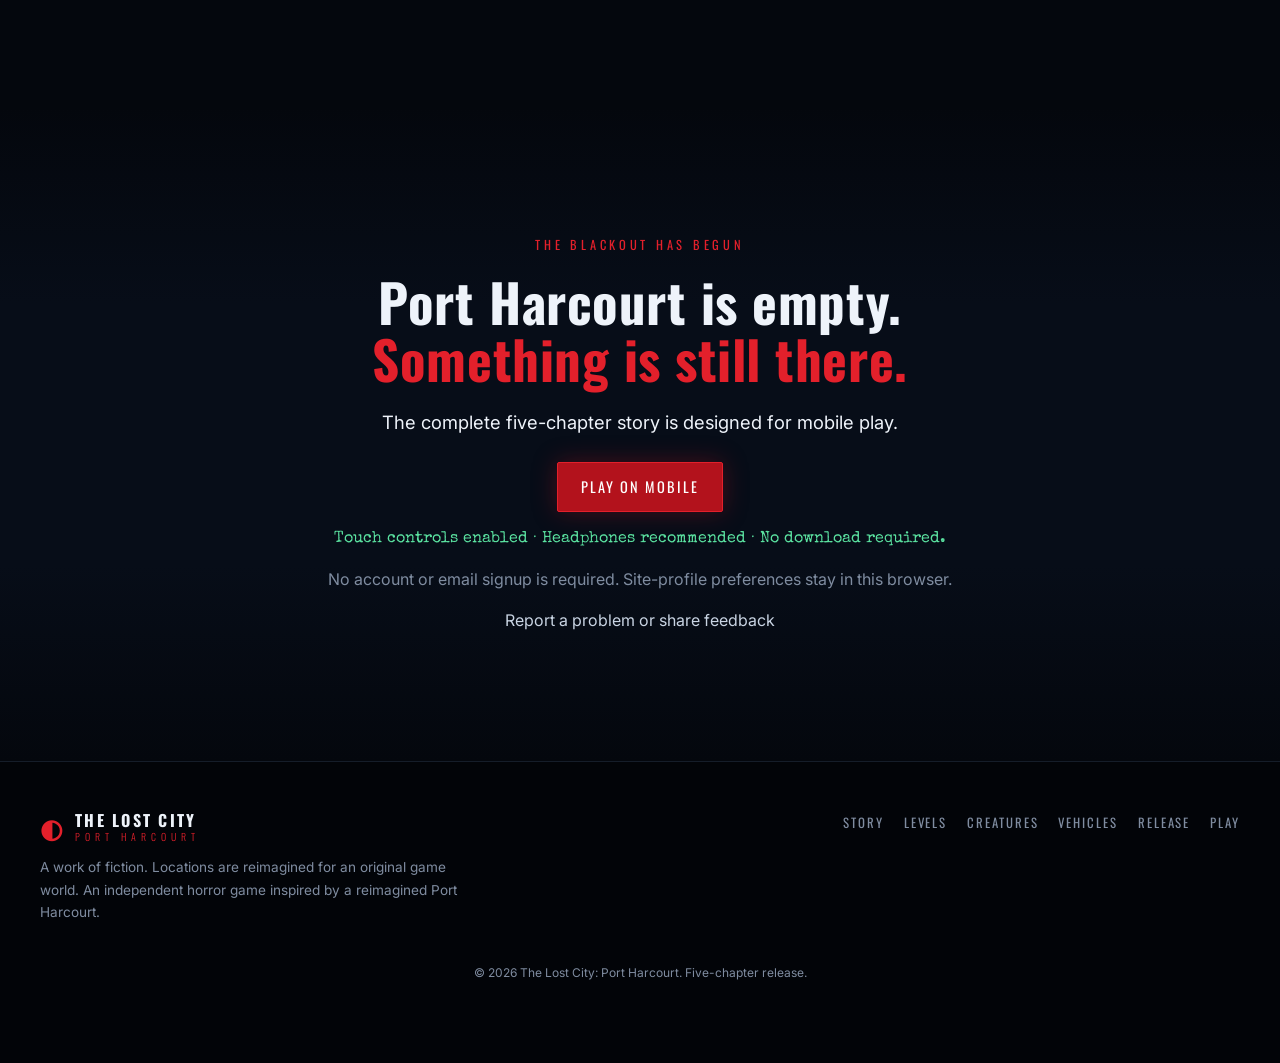
==== commit 527ba87d: "Update index.html" ====
--- a/index.html
+++ b/index.html
@@ -4,9 +4,9 @@
   <meta charset="UTF-8" />
   <meta name="viewport" content="width=device-width, initial-scale=1.0" />
   <title>The Lost City: Port Harcourt</title>
-  <meta name="description" content="A five-chapter single-player survival horror game set in Port Harcourt after The Blackout. Play in a desktop browser with keyboard and mouse." />
+  <meta name="description" content="A five-chapter mobile survival horror game set in Port Harcourt after The Blackout. Play in your phone browser with touch controls." />
   <meta property="og:title" content="The Lost City: Port Harcourt" />
-  <meta property="og:description" content="Five chapters. One missing city. A single-player horror story set in Port Harcourt." />
+  <meta property="og:description" content="Five chapters. One missing city. A mobile survival horror story set in Port Harcourt." />
   <meta name="twitter:card" content="summary" />
   <link rel="preconnect" href="https://fonts.googleapis.com" />
   <link rel="preconnect" href="https://fonts.gstatic.com" crossorigin />
@@ -26,7 +26,7 @@
     </div>
     <div class="intro-start" id="introStart">
       <p class="intro-warn">Best experienced with headphones. Contains flashing lights.</p>
-      <button class="btn btn-blood" id="startBtn">▶ Begin Transmission</button>
+      <a class="btn btn-blood" id="startBtn" href="/play/">▶ Begin Transmission</a>
       <button class="btn btn-ghost" id="skipBtn">Skip intro (silent)</button>
     </div>
     <button class="intro-skip hidden" id="skipRunning">Skip ›</button>
@@ -59,7 +59,7 @@
     </nav>
     <div class="nav-actions">
       <button class="icon-btn" id="soundBtn" title="Toggle soundtrack" aria-label="Toggle soundtrack">🔇</button>
-      <a href="#join" class="btn btn-blood btn-sm">Play the Game</a>
+      <a href="/play/" class="btn btn-blood btn-sm">Play on Mobile</a>
       <button class="icon-btn burger" id="burger" aria-label="Menu">☰</button>
     </div>
   </header>
@@ -84,12 +84,12 @@
         </h1>
         <p class="hero-sub">A cinematic third-person horror-action survival game. Entire neighbourhoods are empty. Generators still run inside abandoned compounds. Something has been living beneath the city for decades — and it knows you're here.</p>
         <div class="hero-cta">
-          <a href="play/" class="btn btn-blood" data-game-link aria-disabled="true">Preparing game build</a>
+          <a href="/play/" class="btn btn-blood">Play on Mobile</a>
           <button class="btn btn-ghost" id="replayIntro">▶ Watch Opening Cinematic</button>
         </div>
-        <p class="launch-status" data-launch-status role="status">Keyboard and mouse required. Headphones recommended. Contains flashing lights and sudden sounds.</p>
+        <p class="launch-status" role="status">Mobile browser · Touch controls · Headphones recommended · Contains flashing lights and sudden sounds.</p>
         <div class="hero-tags">
-          <span>Five Chapters</span><span>Survival Horror</span><span>Single-Player</span><span>Desktop Browser</span>
+          <span>Five Chapters</span><span>Survival Horror</span><span>Single-Player</span><span>Mobile Browser</span><span>Touch Controls</span>
         </div>
       </div>
       <div class="scroll-hint">SCROLL · IF YOU DARE</div>
@@ -335,8 +335,8 @@
         <h2 class="section-title">One survivor. Five chapters.</h2>
         <div class="mp-modes">
           <div class="mode"><h4>Single-player campaign</h4><p>Investigate Rumuola, survive Slaughter Market, cross the Flooded Mile, escape Diobu and face the source beneath Rumuokoro.</p></div>
-          <div class="mode"><h4>Play in your browser</h4><p>Use a desktop or laptop with a keyboard and mouse. Headphones are recommended. The game contains flashing lights, sudden sounds and horror combat.</p></div>
-          <div class="mode"><h4>Controls</h4><p>WASD moves, Shift sprints and E interacts. Later chapters introduce combat controls, shown when you acquire each weapon. In chapter five, G draws or holsters, X reloads, H heals and Q dashes.</p></div>
+          <div class="mode"><h4>Play on mobile</h4><p>Open the game in your phone browser and play with touch controls. Headphones are recommended. The game contains flashing lights, sudden sounds and horror combat.</p></div>
+          <div class="mode"><h4>Touch controls</h4><p>Use the on-screen movement and camera controls. Context buttons appear when you can interact, sprint, fight, heal or use equipment.</p></div>
           <div class="mode"><h4>Future chapters</h4><p>This release tells a complete five-chapter story. Future expansion will depend on player feedback. Multiplayer is not included.</p></div>
         </div>
       </div>
@@ -380,9 +380,9 @@
       <div class="container join-box">
         <p class="eyebrow flicker">THE BLACKOUT HAS BEGUN</p>
         <h2 class="section-title">Port Harcourt is empty.<br /><span class="red">Something is still there.</span></h2>
-        <p class="lead">The complete five-chapter story is designed for desktop browsers.</p>
-        <a href="play/" class="btn btn-blood" data-game-link aria-disabled="true">Preparing game build</a>
-        <p class="join-msg" id="joinMsg" data-launch-status role="status">The playable build is being prepared.</p>
+        <p class="lead">The complete five-chapter story is designed for mobile play.</p>
+        <a href="/play/" class="btn btn-blood">Play on Mobile</a>
+        <p class="join-msg" id="joinMsg" role="status">Touch controls enabled · Headphones recommended · No download required.</p>
         <p class="muted">No account or email signup is required. Site-profile preferences stay in this browser.</p>
         <p><a href="https://github.com/gracenyah/ph-horror/issues/new" target="_blank" rel="noopener noreferrer">Report a problem or share feedback</a></p>
 
@@ -397,7 +397,7 @@
         <p class="muted">A work of fiction. Locations are reimagined for an original game world. An independent horror game inspired by a reimagined Port Harcourt.</p>
       </div>
       <div class="foot-links">
-        <a href="#story">Story</a><a href="#levels">Levels</a><a href="#creatures">Creatures</a><a href="#vehicles">Vehicles</a><a href="#release">Release</a><a href="#join">Play</a>
+        <a href="#story">Story</a><a href="#levels">Levels</a><a href="#creatures">Creatures</a><a href="#vehicles">Vehicles</a><a href="#release">Release</a><a href="/play/">Play</a>
       </div>
     </div>
     <p class="copy">© 2026 The Lost City: Port Harcourt. Five-chapter release.</p>
@@ -412,6 +412,5 @@
   </div>
 
   <script src="script.js"></script>
-  <script src="launch.js"></script>
 </body>
-</html>+</html>
